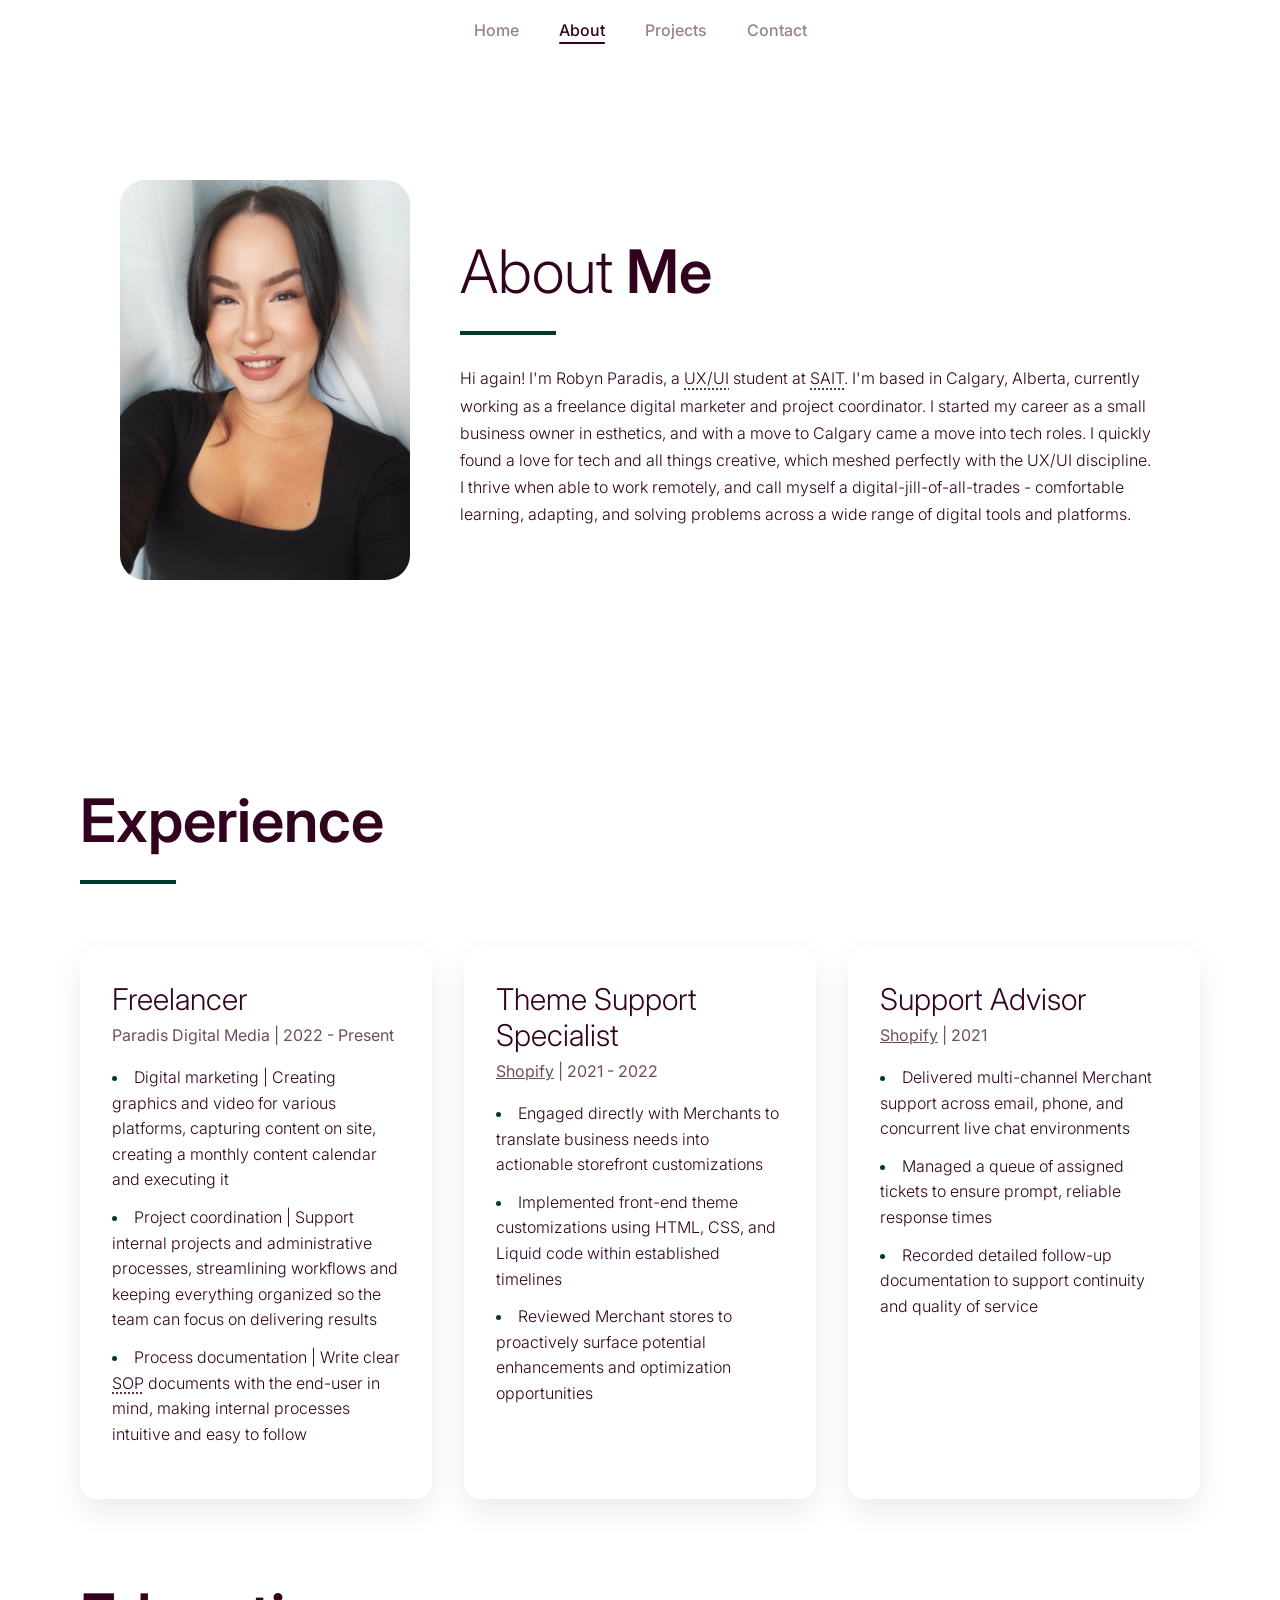
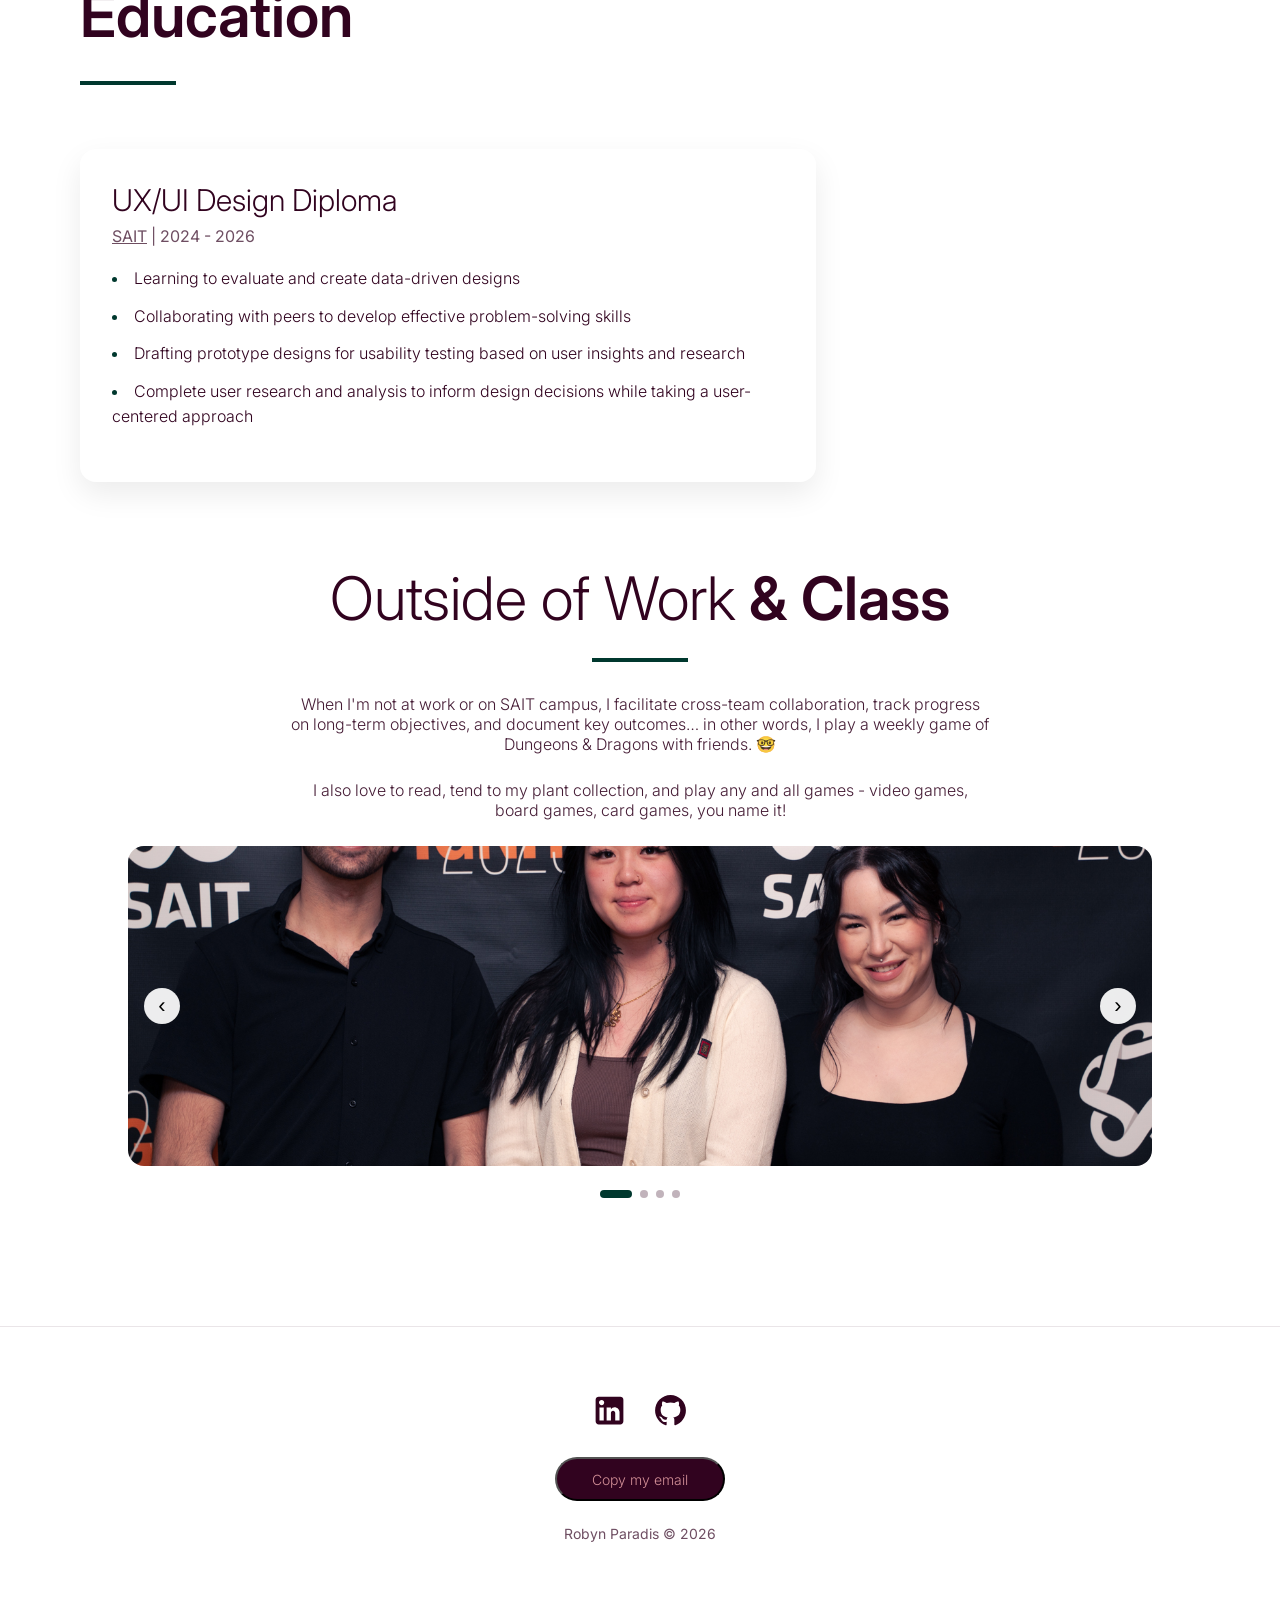
==== about.html @ f9faab65 "Update Google Tag location, remove unnecessary lines" ====
<!DOCTYPE html>
<html lang="en">
<head>
  <!-- Google tag (gtag.js) -->
    <script async src="https://www.googletagmanager.com/gtag/js?id=G-9T0K6QMMYN"></script>
    <script>
      window.dataLayer = window.dataLayer || [];
      function gtag(){dataLayer.push(arguments);}
      gtag('js', new Date());
  
      gtag('config', 'G-9T0K6QMMYN');
    </script>
  <meta charset="UTF-8">
  <meta name="viewport" content="width=device-width, initial-scale=1.0">
  <title>Robyn Paradis | About</title>
  <link rel="stylesheet" href="styles.css">
  <link href="https://fonts.googleapis.com/css2?family=Inter:wght@300;500;600;700&display=swap" rel="stylesheet">
  <link rel="icon" href="data:image/svg+xml,<svg xmlns=%22http://www.w3.org/2000/svg%22 viewBox=%220 0 100 100%22><text y=%22.9em%22 font-size=%2290%22>💻</text></svg>">
    <!-- Basic SEO -->
    <meta name="description" content="The portfolio website for Robyn Paradis, a UX/UI Designer and Métis Freelancer.">

    <!-- Open Graph / Facebook / LinkedIn -->
    <meta property="og:title" content="Robyn Paradis">
    <meta property="og:description" content="The portfolio website for Robyn Paradis, a UX/UI Designer and Métis Freelancer.">
    <meta property="og:image" content="https://robynparadis.ca/Images/social-share.png">
    <meta property="og:url" content="https://robynparadis.ca/">
    <meta property="og:type" content="website">

    <!-- Twitter -->
    <meta name="twitter:card" content="summary_large_image">
    <meta name="twitter:title" content="Robyn Paradis">
    <meta name="twitter:description" content="The portfolio website for Robyn Paradis, a UX/UI Designer and Métis Freelancer.">
    <meta name="twitter:image" content="https://robynparadis.ca/Images/social-share.png">
</head>
 
<body>
  <!-- Navigation -->
  <nav class="navbar">
    <ul class="nav-list">
      <li class="nav-item"><a href="/" class="nav-link">Home</a></li>
      <li class="nav-item active"><a href="/about" class="nav-link">About</a></li>
      <li class="nav-item"><a href="/projects" class="nav-link">Projects</a></li>
      <li class="nav-item"><a href="/contact" class="nav-link">Contact</a></li>
    </ul>
  </nav>  

  <!-- About Hero Section -->
  <section class="about-hero">
    <div class="about-hero-container">
      <!-- Image -->
      <div class="about-hero-image">
        <img src="Images/PhotoOfRobyn.jpg" alt="A photo of Robyn Paradis">
      </div>
  
      <!-- Text -->
      <div class="about-hero-content">
        <h1 class="about-hero-title">
          <span class="light">About</span> <span class="semibold">Me</span>
        </h1>
        <div class="about-hero-line"></div>
        <p class="about-hero-text">
          Hi again! I'm Robyn Paradis, a <abbr title="User Experience/User Interface">UX/UI</abbr> 
          student at <abbr title="Southern Alberta Institute of Technology">SAIT</abbr>. I'm based in Calgary, Alberta, 
          currently working as a freelance digital marketer and project coordinator. I started 
          my career as a small business owner in esthetics, and with a move to Calgary came a 
          move into tech roles. I&nbsp;quickly found a love for tech and all things creative, which 
          meshed perfectly with the UX/UI discipline. I thrive when able to work remotely, and 
          call myself a digital-jill-of-all-trades - comfortable learning, adapting, and solving 
          problems across a wide range of digital tools and platforms.
        </p>
      </div>
    </div>
  </section>
  

  <!-- Experience Section -->
  <section class="experience reveal-on-scroll">
    <div class="experience-container">
      <h2 class="experience-title">Experience</h2>
      <div class="experience-line"></div>
  
      <div class="experience-cards">
        <!-- Card 1 -->
        <div class="experience-card">
          <h3 class="experience-role">Freelancer</h3>
          <p class="experience-meta">Paradis Digital Media | 2022 - Present</p>
          <ul class="experience-list">
            <li>Digital marketing | Creating graphics and video for various platforms, capturing content on site, creating a monthly content calendar and executing it</li>
            <li>Project coordination | Support internal projects and administrative processes, streamlining workflows and keeping everything organized so the team can focus on delivering results</li>
            <li>Process documentation | Write clear <abbr title="Standard Operating Procedure">SOP</abbr> documents with the end-user in mind, making internal processes intuitive and easy to follow</li>
          </ul>
        </div>
  
        <!-- Card 2 -->
        <div class="experience-card">
          <h3 class="experience-role">Theme Support Specialist</h3>
          <p class="experience-meta"><a href="https://www.shopify.com/ca" target="_blank">Shopify</a> | 2021 - 2022</p>
          <ul class="experience-list">
            <li>Engaged directly with Merchants to translate business needs into actionable storefront customizations</li>
            <li>Implemented front-end theme customizations using HTML, CSS, and Liquid code within established timelines</li>
            <li>Reviewed Merchant stores to proactively surface potential enhancements and optimization opportunities</li>
          </ul>
        </div>
  
        <!-- Card 3 -->
        <div class="experience-card">
          <h3 class="experience-role">Support Advisor</h3>
          <p class="experience-meta"><a href="https://www.shopify.com/ca" target="_blank">Shopify</a> | 2021</p>
          <ul class="experience-list">
            <li>Delivered multi-channel Merchant support across email, phone, and concurrent live chat environments</li>
            <li>Managed a queue of assigned tickets to ensure prompt, reliable response times</li>
            <li>Recorded detailed follow-up documentation to support continuity and quality of service</li>
          </ul>
        </div>
      </div>
    </div>
  </section> 

  <section class="education-section reveal-on-scroll">
    <div class="section-container">
      <h2 class="section-title">Education</h2>
      <div class="section-line"></div>
  
      <div class="education-grid">
        <div class="experience-card education-card">
          <h3 class="experience-role">UX/UI Design Diploma</h3>
          <p class="experience-meta"><a href="https://www.sait.ca/" target="_blank">SAIT</a> | 2024 - 2026</p>
          <ul class="experience-list">
            <li>Learning to evaluate and create data-driven designs</li>
            <li>Collaborating with peers to develop effective problem-solving skills</li>
            <li>Drafting prototype designs for usability testing based on user insights and research</li>
            <li>Complete user research and analysis to inform design decisions while taking a user-centered approach</li>
          </ul>
        </div>
      </div>
    </div>
  </section>
  
  <section class="outside-section reveal-on-scroll">
    <div class="outside-container">
  
      <h2 class="outside-title">
        <span class="light">Outside of Work</span>
        <span class="semibold"> & Class</span>
      </h2>
  
      <div class="outside-line"></div>
  
      <p class="outside-text">
        When I'm not at work or on SAIT campus, I facilitate cross-team collaboration,
        track progress on long-term objectives, and document key outcomes… in other words,
        I play a weekly game of Dungeons & Dragons with friends. 🤓
      </p>
  
      <p class="outside-text">
        I also love to read, tend to my plant collection, and play any and all games -
        video games, board games, card games, you name it!
      </p>
  
      <!-- Gallery -->
      <div class="gallery-wrapper" id="galleryWrapper">
        <button class="gallery-btn prev" aria-label="Previous image">‹</button>
  
        <div class="gallery" id="gallery">
          <img src="Images/Gallery/Ignite 2025 Awards Pre-Show-2.jpg" alt="Moe, Wing, and Robyn smiling as they stand in front of a dark backdrop that reads SAIT Ignite 2025" data-caption="Moe, Wing, and I attend the 2025 SAIT Ignite Awards. I am proud to be the voice of Ignite as my voiceover work has been used for every iteration of the ceremony thus far." class="active">
          <img src="Images/Gallery/UXCamp.jpg" alt="A handbag, coffee cup and notebook with a pen. The notebook has a sticker on it that says My name is Robyn, ask me about Student Life" data-caption="Attending UX Camp 2025 at Platform Calgary">
          <img src="Images/Gallery/Baker.JPG" alt="A red heeler dog looks straight into the camera, surrounded in the background by snow" data-caption="I just had to include a photo of my dog! This is Baker.">
          <img src="Images/Gallery/ClassAtSAIT.jpeg" alt="Several students sitting and standing around a table smile at the camera" data-caption="Myself and my classmates, smiling after having finished our final presentations for Design Studio 1 in December 2025">
        </div>
  
        <button class="gallery-btn next" aria-label="Next image">›</button>
      </div>
  
      <div class="gallery-dots" id="galleryDots">
        <span class="dot active"></span>
        <span class="dot"></span>
        <span class="dot"></span>
        <span class="dot"></span>
      </div>

    </div>
  </section>

  <div class="lightbox">
    <button class="lightbox-nav lightbox-prev" aria-label="Previous image">‹</button>
    <button class="lightbox-nav lightbox-next" aria-label="Next image">›</button>
    <div class="lightbox-content">
      <div class="lightbox-media">
        <button class="lightbox-close" aria-label="Close">✕</button>
        <img class="lightbox-img" src="" alt="">
      </div>
      <p class="lightbox-caption"></p>
    </div>
  </div>

  <!-- Footer -->
  <footer>
    <div class="footer-icons">
        <a href="https://www.linkedin.com/in/robyn-paradis/" target="_blank"><svg xmlns="http://www.w3.org/2000/svg" width="37" height="37" viewBox="0 0 77 77" fill="none">
            <path d="M60.9583 9.625C62.6601 9.625 64.2922 10.301 65.4956 11.5044C66.699 12.7078 67.375 14.3399 67.375 16.0417V60.9583C67.375 62.6601 66.699 64.2922 65.4956 65.4956C64.2922 66.699 62.6601 67.375 60.9583 67.375H16.0417C14.3399 67.375 12.7078 66.699 11.5044 65.4956C10.301 64.2922 9.625 62.6601 9.625 60.9583V16.0417C9.625 14.3399 10.301 12.7078 11.5044 11.5044C12.7078 10.301 14.3399 9.625 16.0417 9.625H60.9583ZM59.3542 59.3542V42.35C59.3542 39.5761 58.2522 36.9157 56.2907 34.9543C54.3293 32.9928 51.6689 31.8908 48.895 31.8908C46.1679 31.8908 42.9917 33.5592 41.4517 36.0617V32.5004H32.5004V59.3542H41.4517V43.5371C41.4517 41.0667 43.4408 39.0454 45.9113 39.0454C47.1025 39.0454 48.245 39.5186 49.0873 40.361C49.9297 41.2033 50.4029 42.3458 50.4029 43.5371V59.3542H59.3542ZM22.0733 27.4633C23.5029 27.4633 24.8738 26.8955 25.8846 25.8846C26.8955 24.8738 27.4633 23.5029 27.4633 22.0733C27.4633 19.0896 25.0571 16.6512 22.0733 16.6512C20.6353 16.6512 19.2562 17.2225 18.2393 18.2393C17.2225 19.2562 16.6512 20.6353 16.6512 22.0733C16.6512 25.0571 19.0896 27.4633 22.0733 27.4633ZM26.5329 59.3542V32.5004H17.6458V59.3542H26.5329Z"/>
        </svg></a>
        
        <a href="https://github.com/robynparadis" target="_blank"><svg xmlns="http://www.w3.org/2000/svg" width="37" height="37" viewBox="0 0 77 77" fill="none">
            <path d="M38.5 6.41663C34.2868 6.41663 30.1148 7.24649 26.2223 8.85882C22.3297 10.4712 18.7929 12.8344 15.8137 15.8136C9.79689 21.8304 6.41669 29.9909 6.41669 38.5C6.41669 52.6808 15.6246 64.712 28.3617 68.9791C29.9659 69.2358 30.4792 68.2412 30.4792 67.375V61.9529C21.5921 63.8779 19.6992 57.6537 19.6992 57.6537C18.2234 53.932 16.1379 52.9375 16.1379 52.9375C13.2184 50.9483 16.3625 51.0125 16.3625 51.0125C19.5709 51.237 21.2713 54.317 21.2713 54.317C24.0625 59.1937 28.7788 57.75 30.6075 56.98C30.8963 54.8945 31.7304 53.4829 32.6288 52.6808C25.5063 51.8787 18.0309 49.1195 18.0309 36.8958C18.0309 33.3345 19.25 30.4791 21.3354 28.2012C21.0146 27.3991 19.8917 24.0625 21.6563 19.7312C21.6563 19.7312 24.3513 18.865 30.4792 23.0037C33.0138 22.2979 35.7729 21.945 38.5 21.945C41.2271 21.945 43.9863 22.2979 46.5209 23.0037C52.6488 18.865 55.3438 19.7312 55.3438 19.7312C57.1084 24.0625 55.9854 27.3991 55.6646 28.2012C57.75 30.4791 58.9692 33.3345 58.9692 36.8958C58.9692 49.1516 51.4617 51.8466 44.3071 52.6487C45.4621 53.6433 46.5209 55.6004 46.5209 58.5841V67.375C46.5209 68.2412 47.0342 69.2679 48.6704 68.9791C61.4075 64.68 70.5834 52.6808 70.5834 38.5C70.5834 34.2867 69.7535 30.1147 68.1412 26.2222C66.5288 22.3297 64.1656 18.7928 61.1864 15.8136C58.2072 12.8344 54.6703 10.4712 50.7778 8.85882C46.8853 7.24649 42.7133 6.41663 38.5 6.41663Z"/>
        </svg></a>
    </div>

    <button class="hero-button copy-email-btn" type="button" aria-label="Copy my email">
      <span class="btn-default">Copy my email</span>
    
      <span class="btn-hover" aria-hidden="true">
        <span class="btn-copy-word">Copy</span>
        <span class="btn-email">robynparadis@gmail.com</span>
      </span>

      <span class="btn-measure" aria-hidden="true">
        <span class="btn-copy-word">Copy</span>
        <span class="btn-email">robynparadis@gmail.com</span>
      </span>
    </button>
     
    <p>Robyn Paradis &copy; <span id="currentYear"></span></p>
</footer>

  <script src="index.js"></script>
</body>
</html>
---- styles.css ----
/* Base */
* {
  box-sizing: border-box;
  margin: 0;
  padding: 0;
}

body {
  font-family: 'Inter', sans-serif;
  color: #31031f;
}

p a {
  color: inherit;
  text-decoration: underline;
}

/* NAVBAR ----------------------- */
.navbar {
  position: sticky;
  top: 0;
  width: 100%;
  padding: 20px 0;
  z-index: 1000;
  background-color: rgba(255, 255, 255, 0);
  transition: background-color 0.3s ease;
  display: flex;
  justify-content: center;
}

.navbar.scrolled {
  background-color: rgba(255, 255, 255, 0.95);
}

.nav-list {
  display: flex;
  gap: 40px;
  list-style: none;
  margin: 0;
  padding: 0;
}

.nav-link {
  font-family: 'Inter', sans-serif;
  font-size: 16px;
  font-weight: 500; /* Medium */
  color: #31031F; /* dark purple */
  opacity: 0.5; /* inactive pages 50% opacity */
  text-decoration: none;
  position: relative;
  transition: opacity 0.2s ease;
}

.nav-link:hover {
  opacity: 1;
}

.nav-item.active .nav-link {
  opacity: 1;
}

.nav-item.active .nav-link::after {
  content: '';
  position: absolute;
  bottom: -4px; /* space between text and underline */
  left: 0;
  width: 100%;
  height: 2px;
  background-color: #31031F;
  border-radius: 1px;
}

/* HERO SECTION ----------------------- */
.hero {
  position: relative;
  height: 100vh;
  display: flex;
  flex-direction: column;
  justify-content: center;
  align-items: center;
  text-align: center;
  transition: opacity 0.2s ease-out;
}

.hero-content {
  max-width: 700px;
}

.hero-title {
  font-size: 96px;
  line-height: 1.1;
}

.hero-title .light {
  font-weight: 300;
}

.hero-title .semibold {
  font-weight: 600;
}

.hero-subtitle {
  font-size: 20px;
  font-weight: 300;
  margin-top: 10px;
  color: #31031f;
}

.hero-description {
  font-size: 18px;
  font-weight: 300;
  margin: 30px 0;
  color: #31031f;
  max-width: 700px;
  margin-left: auto;
  margin-right: auto;
}

abbr {
  cursor: help;
  text-decoration: underline dotted;
  text-underline-offset: 0.25em;
}

/* HERO BUTTON ----------------------- */
.hero-button {
  display: inline-flex;
  align-items: center;
  justify-content: center; /* center text and arrow */
  gap: 10px;
  width: 205.75px; /* Figma width */
  height: 56px;     /* Figma height */
  background-color: #31031f;
  color: rgba(239,168,172,0.85); /* light, matching paragraph */
  font-size: 16px;
  font-weight: 300; /* light weight */
  font-family: 'Inter', sans-serif;
  border-radius: 28px; /* half of height for fully rounded ends */
  text-decoration: none;
  transition: all 0.3s;
  cursor: pointer;
}

.hero-button .arrow {
  display: inline-block;
  transition: transform 0.3s;
}

.hero-button:hover .arrow {
  transform: translateX(5px);
}

/* SCROLL HINT ----------------------- */
.scroll-hint {
  margin-top: 50px;
  display: flex;
  flex-direction: column;
  align-items: center;
  gap: 15px;
}

.scroll-text {
  color: rgba(49,3,31,0.5);
  font-size: 16px;
  font-weight: 300;
}

.mouse-icon {
  width: 30px;
  height: 50px;
  border: 2px solid rgba(49,3,31,0.5);
  border-radius: 25px;

  display: flex;
  justify-content: center; /* centers the dot horizontally */
  align-items: flex-start;
  padding-top: 10px;
}

.mouse-icon .dot {
  width: 6px;
  height: 6px;
  background-color: rgba(49,3,31,0.5);
  border-radius: 50%;
  animation: bounce 1.2s infinite;
}

@keyframes bounce {
  0%, 100% { transform: translateY(0); }
  50% { transform: translateY(8px); }
}

/* RESPONSIVE ----------------------- */
/* Tablet screens */
@media screen and (max-width: 1024px) {
  .hero-content {
    padding-left: 40px;
    padding-right: 40px;
  }
}

@media (max-width: 768px) {
  .hero-title { font-size: 64px; }
  .hero-description { font-size: 16px; }
  .nav-list { gap: 20px; }

  .hero {
    height: auto;
    min-height: calc(100svh - 60px);
  }

  .hero-content-wrapper {
    width: 100%;
    display: flex;
    flex-direction: column;
    align-items: center;
    gap: 50px;
  }

  .scroll-hint {
    margin-top: 0;
  }
}

  .hero-content {
    padding-left: 24px;
    padding-right: 24px;
  }

  .hero-subtitle,
  .hero-description {
    max-width: 100%;
    box-sizing: border-box;
  }

/* PROJECTS SECTION ----------------------- */
.projects {
  padding: 80px 80px 100px; /* top padding gives room for hero fade + spacing */
  display: flex;
  flex-direction: column;
  align-items: center;
  max-width: 1400px;
  margin: 0 auto;
  text-align: center;
}

.projects-header {
  margin-bottom: 80px;
  width: 100%;
  max-width: 1200px;
  align-self: center;
  text-align: left;
}

.projects-title {
  font-size: 60px;
  color: #31031F;
}

.projects-title .light {
  font-weight: 300;
}

.projects-title .semibold {
  font-weight: 600;
}

.projects-line {
  width: 96px;
  height: 4px;
  background-color: #31031F;
  margin: 24px 0 0; /* line under text */
}

/* INDIVIDUAL PROJECTS ----------------------- */
.project {
  display: flex;
  gap: 32px;
  align-items: center;
  margin-bottom: 128px;
  width: 100%;
  max-width: 1200px;
  position: relative;
}

.project.reverse {
  display: flex;
  flex-direction: row-reverse;
}

.project.reverse .project-image {
  order: 1;
}

.project.reverse .project-content {
  order: 2;
}

.project.reverse .project-image,
.project.reverse .project-content {
flex: 1 1 50%;
}

.project-image {
  flex: 1 1 50%; /* image takes up half of the section */
  display: flex;
  justify-content: center; /* center the image within its column */
  align-items: center;
  max-height: 360px;
}

.project-image img {
  width: 100%; /* fills its container */
  max-width: 560px; /* ensures images don't get too large */
  height: auto; /* keeps aspect ratio */
  border-radius: 16px;
  object-fit: contain; /* ensures entire image is visible */
  transition: transform 0.3s ease, filter 0.3s ease;
}

.project:hover .project-image img {
  filter: brightness(0.9); /* darken */
}

.project-image img:hover {
  transform: scale(1.02);
}

/* PROJECT CONTENT ----------------------- */
.project-content {
  flex: 1 1 50%;
  display: flex;
  flex-direction: column;
  align-items: flex-start;
  justify-content: center; /* vertical centering relative to image */
  text-align: left;
}

.project-title {
  font-family: 'Inter', sans-serif;
  font-weight: 300;
  font-size: 48px;
  margin-bottom: 16px;
  color: #31031F;
}

.project-description {
  font-family: 'Inter', sans-serif;
  font-weight: 300;
  font-size: 16px;
  margin-bottom: 24px;
  margin-top: 16px;
  color: #31031F;
}

.project-skills {
  display: flex;
  gap: 12px;
  margin-bottom: 24px;
}

.skill-pill {
  display: inline-flex;
  justify-content: center;
  align-items: center;
  padding: 0 16px; /* horizontal padding */
  height: 36px; /* fixed height for consistency */
  background-color: #31031F;
  color: #EFA8AC;
  border-radius: 28px;
  font-family: 'Inter', sans-serif;
  font-size: 14px;
  font-weight: 300;
  white-space: nowrap; /* ensures text doesn't wrap */
}

/* VIEW PROJECT LINK ----------------------- */
.project-link {
  display: inline-flex;
  align-items: center;
  gap: 8px;
  font-family: 'Inter', sans-serif;
  font-weight: 500;
  font-size: 16px;
  color: #31031F;
  text-decoration: none;
  position: relative;
  transition: transform 0.2s ease;
}

.project-link .arrow {
  transition: transform 0.3s ease;
}

.project-link:hover .arrow {
  transform: translateX(5px);
  animation: bounce-horizontal 0.3s;
}

@keyframes bounce-horizontal {
  0%, 100% { transform: translateX(5px); }
  50% { transform: translateX(8px); }
}

/* --- Responsive Projects Section --- */

/* Tablet breakpoint (around 768px - 1024px) */
@media screen and (max-width: 1024px) {
  .projects {
    padding: 120px 40px 80px;
  }

  .project {
    gap: 24px; /* slightly smaller gap */
    max-width: 90%;
  }

  .project-image img {
    max-width: 480px; /* slightly smaller images */
  }
}

/* Mobile breakpoint (below 768px) */
@media screen and (max-width: 767px) {
  /* Stack project content */
  .project,
  .project.reverse {
    flex-direction: column; /* stack image on top, content below */
    align-items: flex-start;
    gap: 24px;
    margin-bottom: 64px;
  }

  .project-image,
  .project.reverse .project-image {
    width: 100%;
    justify-content: flex-start;
  }

  .project-content,
  .project.reverse .project-content {
    width: 100%;
    align-items: flex-start;
    justify-content: flex-start;
    text-align: left;
  }

  .project-image img {
    width: 100%;
    height: auto;
    max-width: 100%;
    object-fit: contain;
  }

  .project-title {
    font-size: 36px;
    margin-bottom: 24px;
    text-align: center;
    width: 100%;
  }

  .project-description {
    margin-top: 0;
  }

  .project-skills {
    flex-wrap: wrap;
    gap: 12px;
  }

  .project-link {
    align-self: center;
  }

  .projects-header {
    margin-bottom: 40px;
    display: flex;
    flex-direction: column;
    align-items: flex-start;
    text-align: left;
  }

  .projects-title {
    font-size: 48px; /* title on mobile stacked, slightly smaller */
  }

  .projects-line {
    margin-top: 16px;
    width: 100px;
    margin-bottom: 40px;
  }

  .project:last-child {
    margin-bottom: 32px;
  }
}

/* FOOTER ----------------------- */
footer {
  text-align: center;
  padding-bottom: 64px;
  position: relative;
}

/* Line across full width at top of footer */
footer::before {
  content: "";
  display: block;
  width: 100%;
  height: 1px;
  background-color: rgba(49,3,31,0.1);
  margin-bottom: 65px;
}

.copy-email-btn {
  height: 44px;
  width: auto;
  min-width: 170px;
  max-width: 170px;
  padding: 0 16px;
  gap: 0;
  position: relative;
  overflow: hidden;
  transition: max-width 0.3s ease;
  margin-bottom: 24px;
  display: inline-grid;
  place-items: center;
  font-size: 14px;
}

/* Two "states" layered in the same button */
.copy-email-btn .btn-default,
.copy-email-btn .btn-hover {
  display: inline-flex;
  align-items: center;
  justify-content: center;
  transition: opacity 0.25s ease, transform 0.25s ease;
}

/* Default visible */
.copy-email-btn .btn-default {
  opacity: 1;
  transform: translateY(0);
}

/* Hover state hidden */
.copy-email-btn .btn-hover {
  opacity: 0;
  transform: translateY(6px);
  gap: 10px;
}

/* Hover swaps the content */
.copy-email-btn:hover .btn-default {
  opacity: 0;
  transform: translateY(-6px);
}

.copy-email-btn:hover {
  max-width: 999px;
}

.copy-email-btn:hover .btn-hover {
  opacity: 1;
  transform: translateY(0);
}

/* Visually differentiate "Copy" from the email */
.copy-email-btn .btn-copy-word {
  font-size: 13px;
  font-weight: 500;
  letter-spacing: 0.08em;
  text-transform: uppercase;
  opacity: 0.85;
}

.copy-email-btn .btn-email {
  font-size: 14px;
  font-weight: 300;
  letter-spacing: 0.01em;
  white-space: nowrap;
}

/* Optional subtle separator */
.copy-email-btn .btn-email::before {
  content: "—";
  margin: 0 6px 0 0;
  opacity: 0.5;
}

/* Hidden measurer: it controls width when visible, but you never see it */
.copy-email-btn .btn-measure {
  display: inline-flex;
  align-items: center;
  gap: 10px;
  white-space: nowrap;
  visibility: hidden;
  pointer-events: none;
}

.copy-email-btn .btn-default,
.copy-email-btn .btn-hover,
.copy-email-btn .btn-measure {
  grid-area: 1 / 1;       /* ADD */
}

/* Footer icons container */
.footer-icons {
  display: flex;
  justify-content: center;
  gap: 24px;
  margin-bottom: 24px; /* space between icons and text */
}

.footer-icons a {
  color: #31031F; /* base color */
  transition: transform 0.3s ease, color 0.3s ease;
}

/* Icon hover effect */
.footer-icons a svg {
  width: 37px;
  height: 37px;
  fill: #31031F;
  transition: transform 0.3s ease, fill 0.3s ease;
}

.footer-icons a:hover svg {
  transform: scale(1.2);
  fill: #00382E;
}

/* Footer text */
footer p {
  font-family: 'Inter', sans-serif;
  font-weight: 400;
  font-size: 14px;
  color: rgba(49,3,31,0.7);
  margin: 0;
}

/* ABOUT HERO SECTION ----------------------- */
/* Hero Section */
.about-hero {
  padding: 120px 80px;
  display: flex;
  justify-content: center;
}

.about-hero-container {
  display: flex;
  align-items: center;
  gap: 50px;
  max-width: 1400px;
  width: auto;
  margin: 0 auto;
}

/* Image */
.about-hero-image img {
  width: auto;
  max-height: 400px; /* ensures image is never bigger than content */
  border-radius: 25px;
  object-fit: cover;
  opacity: 0;
  transform: translateX(-50px);
  animation: slideInLeft 1s forwards ease-out;
}

/* Text */
.about-hero-content {
  flex: 1;
  max-width: 700px;
  display: flex;
  flex-direction: column;
  justify-content: center;
  opacity: 0;
  transform: translateX(50px);
  animation: slideInRight 1s forwards ease-out;
  animation-delay: 0.3s;
}

.about-hero-title {
  font-size: 60px;
  color: #31031F;
  margin: 0;
}

.about-hero-title .light {
  font-weight: 300;
}

.about-hero-title .semibold {
  font-weight: 600;
}

.about-hero-line {
  width: 96px;
  height: 4px;
  background-color: #00382E;
  margin: 24px 0 30px 0;
}

.about-hero-text {
font-family: 'Inter', sans-serif;
font-weight: 300;
font-size: 16px;
color: #31031F;
line-height: 1.7;
text-wrap: balance;
}

/* Scroll reveal */
.reveal-on-scroll {
opacity: 0;
transform: translateY(24px);
transition: opacity 0.7s ease, transform 0.7s ease;
will-change: opacity, transform;
}

.reveal-on-scroll.is-visible {
opacity: 1;
transform: translateY(0);
}

/* ANIMATIONS */
@keyframes slideInLeft {
  0% { opacity: 0; transform: translateX(-50px); }
  100% { opacity: 1; transform: translateX(0); }
}

@keyframes slideInRight {
  0% { opacity: 0; transform: translateX(50px); }
  100% { opacity: 1; transform: translateX(0); }
}

/* RESPONSIVE */

/* Tablet */
@media (max-width: 1024px) {
  .about-hero {
    padding: 100px 48px;
  }

  .about-hero-image img {
    max-height: 320px; /* scale image down */
  }

  .about-hero-title {
    font-size: 52px;
  }
}

/* Mobile */
@media (max-width: 768px) {
  .about-hero {
    padding: 80px 20px; /* match index.html mobile padding */
  }

  .about-hero-container {
    display: grid;
    grid-template-columns: auto auto;
    grid-template-areas:
      "image title"
      "image line"
      "text text";
    justify-content: center;
    align-items: center;
    column-gap: 16px;
    row-gap: 12px;
  }

  .about-hero-image {
    grid-area: image;
    display: flex;
    justify-content: center;
  }

  .about-hero-image img {
    max-height: 180px; /* smaller on mobile */
    width: auto;
  }

  .about-hero-content {
    display: contents;
  }

  .about-hero-title {
    grid-area: title;
    font-size: 48px;
    text-align: left;
  }

  .about-hero-line {
    grid-area: line;
    margin: 4px 0 0;
    justify-self: start;
  }

  .about-hero-text {
    grid-area: text;
    text-align: center;
    padding-top: 12px;
  }
}

/* EXPERIENCE SECTION ----------------------- */
.experience {
  padding: 80px 80px;
  display: flex;
  justify-content: center;
}

.experience-container {
  max-width: 1400px; /* same as About hero */
  width: 100%;
}

/* Title */
.experience-title {
  font-family: 'Inter', sans-serif;
  font-weight: 600;
  font-size: 60px;
  color: #31031F;
  margin: 0;
  text-align: left;
}

.experience-line {
  width: 96px;
  height: 4px;
  background-color: #00382E;
  margin: 24px 0 64px 0;
}

/* Cards layout */
.experience-cards {
  display: grid;
  grid-template-columns: repeat(3, 1fr);
  gap: 32px;
}

/* Individual card */
.experience-card {
  background: #fff;
  border-radius: 16px;
  padding: 33px 32px 40px;
  box-shadow: 0 12px 30px rgba(0, 0, 0, 0.08);
  opacity: 0;
  transform: translateY(20px);
  animation: riseIn 0.8s forwards ease-out;
}

/* stagger animation */
.experience-card:nth-child(1) { animation-delay: 0.1s; }
.experience-card:nth-child(2) { animation-delay: 0.2s; }
.experience-card:nth-child(3) { animation-delay: 0.3s; }

/* Card text */
.experience-role {
  font-family: 'Inter', sans-serif;
  font-weight: 300;
  font-size: 30px;
  color: #31031F;
  margin-bottom: 8px;
}

.experience-meta {
  font-family: 'Inter', sans-serif;
  font-weight: 400;
  font-size: 16px;
  color: rgba(49, 3, 31, 0.7);
  margin-bottom: 20px;
}

/* Bullet list */
.experience-list {
  list-style-position: inside;
  padding: 0;
  margin: 0;
}

.experience-list li {
  font-family: 'Inter', sans-serif;
  font-size: 16px;
  line-height: 1.6;
  color: #31031F;
  margin-bottom: 12px;
  font-weight: 300;
}

.experience-list li::marker {
  color: #00382E;
}

/* ANIMATION ----------------------- */
@keyframes riseIn {
  from {
    opacity: 0;
    transform: translateY(20px);
  }
  to {
    opacity: 1;
    transform: translateY(0);
  }
}

/* TABLET ----------------------- */
@media (max-width: 1024px) {
  .experience {
    padding: 140px 48px;
  }

  .experience-title {
    font-size: 52px;
  }

  .experience-cards {
    grid-template-columns: repeat(2, 1fr);
  }
}

/* MOBILE ----------------------- */
@media (max-width: 768px) {
  .experience {
    padding: 60px 24px;
  }

  .experience-title {
    font-size: 48px;
  }

  .experience-cards {
    grid-template-columns: 1fr;
  }

  .experience-card {
    padding: 32px;
  }
}

/* EDUCATION SECTION ----------------------- */
.education-section {
  padding: 0 80px 80px;
  display: flex;
  justify-content: center;
}

.education-section .section-container {
  max-width: 1400px;
  width: 100%;
}

.education-section .section-title {
  font-family: 'Inter', sans-serif;
  font-weight: 600;
  font-size: 60px;
  color: #31031F;
  margin: 0;
}

.education-section .section-line {
  width: 96px;
  height: 4px;
  background-color: #00382E;
  margin-top: 30px;
}

.education-grid {
  margin-top: 64px;
  display: grid;
  grid-template-columns: repeat(3, 1fr);
  column-gap: 32px;
}

.education-card {
  grid-column: span 2;
}

@media (max-width: 1024px) {
  .education-section {
    padding: 0 48px 80px;
  }

  .education-section .section-title {
    font-size: 52px;
  }

  .education-grid {
    grid-template-columns: repeat(2, 1fr);
  }

  .education-card {
    grid-column: span 2;
  }
}

@media (max-width: 768px) {
  .education-section {
    padding: 0 24px 80px;
  }

  .education-section .section-title {
    font-size: 48px;
  }

  .education-grid {
    grid-template-columns: 1fr;
  }

  .education-card {
    grid-column: span 1;
  }
}

/* EXTRAS & GALLERY SECTION ----------------------- */

.outside-container {
max-width: 1200px;
margin: 0 auto;
padding: 0 32px;
text-align: center;
}

/* Title */
.outside-title {
font-size: 60px;
color: #31031F;
}

.outside-title .light {
font-weight: 300;
}

.outside-title .semibold {
font-weight: 600;
}

@media (max-width: 768px) {
.outside-title {
  font-size: 48px;
}
}

/* Line */
.outside-line {
width: 96px;
height: 4px;
background: #00382E;
margin: 24px auto 32px;
}

/* Text */
.outside-text {
font-size: 16px;
font-weight: 300;
color: rgba(49, 3, 31, 0.9);
max-width: 700px;
margin: 0 auto 26px;
}

/* Gallery */
.gallery-wrapper{
position: relative;
width: min(1024px, 100%);
height: 320px;
margin: 0 auto;
border-radius: 16px;
overflow: hidden;
}

.fable-page .gallery-wrapper {
max-width: 960px;
width: 100%;
height: auto;
aspect-ratio: 16 / 9;
}

/* Image stack */
.gallery{
position: relative;
width: 100%;
height: 100%;
}

.gallery img{
position: absolute;
inset: 0;
width: 100%;
height: 100%;
object-fit: cover;          /* matches screenshot look */
opacity: 0;
transition: opacity 0.35s ease;
cursor: pointer;
pointer-events: none;
}

.fable-page .gallery img {
object-fit: contain;
}

.gallery img.active{
opacity: 1;
pointer-events: auto;
}

/* Arrow buttons ON TOP of the image */
.gallery-btn{
position: absolute;
top: 50%;
transform: translateY(-50%);
width: 36px;
height: 36px;
border: 0;
border-radius: 999px;
background: rgba(255,255,255,0.92);
display: grid;
place-items: center;
font-size: 22px;
line-height: 1;
cursor: pointer;
z-index: 5;
}

.gallery-btn.prev{ left: 16px; }
.gallery-btn.next{ right: 16px; }

.gallery-btn:hover{
background: rgba(255,255,255,1);
}

/* Dots */
.gallery-dots{
display: flex;
justify-content: center;
align-items: center;
gap: 8px;
margin-top: 24px;
margin-bottom: 128px;
}

.dot{
width: 8px;
height: 8px;
border-radius: 999px;
background: rgba(49,3,31,0.30);
transition: width 0.25s ease, background 0.25s ease;
}

.dot.active{
width: 32px;
background: #00382E;
}


/* Lightbox */
.lightbox {
position: fixed;
inset: 0;
background: rgba(0,0,0,0.75);
z-index: 9999;
display: none;
align-items: center;
justify-content: center;
}

.lightbox.active {
display: flex;
}

.lightbox.lightbox-has-gallery .lightbox-nav {
display: grid;
}

.lightbox-nav {
position: absolute;
top: 50%;
transform: translateY(-50%);
width: 44px;
height: 44px;
border: 0;
border-radius: 999px;
background: rgba(255,255,255,0.92);
display: none;
place-items: center;
font-size: 24px;
line-height: 1;
cursor: pointer;
z-index: 10000;
}

.lightbox-prev {
left: 24px;
}

.lightbox-next {
right: 24px;
}

.lightbox-nav:hover {
background: rgba(255,255,255,1);
}

.lightbox-content {
position: relative;
display: flex;
flex-direction: column;
align-items: center;
max-height: 90vh;
width: fit-content;
max-width: 90vw;
}

.lightbox-media {
position: relative;
display: inline-block;
max-width: 90vw;
}

.lightbox-content img {
max-width: 90vw;
max-height: 80vh;
object-fit: contain;
border-radius: 16px;
display: block;
}

.lightbox-caption {
margin-top: 12px;
color: #FFFFFF;
font-size: 16px;
max-width: 100%;
text-align: center;
overflow-wrap: anywhere;
width: 100%;
box-sizing: border-box;
}

body.lightbox-open {
overflow: hidden;
}

body.lightbox-open .navbar {
opacity: 0;
pointer-events: none;
visibility: hidden;
}

/* Close button */
.lightbox-close {
position: absolute;
top: -24px;
right: -24px;
width: 48px;
height: 48px;
background: white;
border-radius: 50%;
border: none;
cursor: pointer;
}

.project-hero-text {
font-family: 'Inter', sans-serif;
font-weight: 300;
font-size: 16px;
color: #31031F;
line-height: 1.7;
padding-top: 24px;
}

/* PROJECT PAGES ============================================================== */
.project-hero {
padding-top: 80px;           /* space at top of page */
}

.project-hero-container {
max-width: 1400px;
margin: 0 auto;
padding: 0 100px;
}

.project-title {
font-family: 'Inter', sans-serif;
font-weight: 600;
font-size: 60px;
color: #31031F;
margin: 0;
text-align: left;
}

.project-title-line {
width: 96px;
height: 4px;
background-color: #00382E;
margin: 24px 0 30px 0;
}

.project-subtitle {
font-family: 'Inter', sans-serif;
font-weight: 300;
font-size: 24px;
color: #31031F;
margin: 0;
text-align: left;
line-height: 1.3;
}

/* Responsive padding to match your other pages’ behavior */
@media (max-width: 1024px) {
.project-hero-container {
  padding: 0 48px;
}
.project-title {
  font-size: 60px;
}
.project-subtitle {
  font-size: 24px;
}
}

@media (max-width: 768px) {
.project-hero-container {
  padding: 0 20px;
}
.project-title {
  font-size: 56px;
}
.project-subtitle {
  font-size: 20px;
}
}

@media screen and (max-width: 767px) {
  .projects .project-title {
    margin-bottom: 24px;
    text-align: center;
    width: 100%;
  }

  .projects .project-skills {
    justify-content: center;
    width: 100%;
    align-self: center;
  }

  .projects .project-link {
    align-self: center;
    margin-top: 24px;
  }
}

/* PROJECT OVERVIEW SECTION ----------------------- */
.project-overview {
padding: 50px 0;
}


.project-overview-container {
max-width: 1400px;
margin: 0 auto;
padding: 0 100px;
display: grid;
grid-template-columns: 1fr 1fr;
gap: 80px;
align-items: center;
}

/* LEFT META COLUMN */
.project-meta {
display: flex;
flex-direction: column;
gap: 32px;
}

.meta-row {
display: flex;
align-items:first baseline;
gap: 24px;
}

.case-study-page .meta-row {
align-items: center;
}

.meta-label {
font-family: 'Inter', sans-serif;
font-size: 14px;
font-weight: 500;
letter-spacing: 0.12em;
color: #31031F;
min-width: 120px; /* keeps labels aligned vertically */
text-transform: uppercase;
}

.meta-value {
font-family: 'Inter', sans-serif;
font-size: 16px;
font-weight: 300;
color: #31031F;
line-height: 1.6;
}

.case-study-page .meta-label {
line-height: 1.6;
}

/* Tools row tweaks */
.meta-tools {
align-items: flex-start;
}

.project-skills {
display: flex;
gap: 12px;
flex-wrap: wrap;
}

/* RIGHT DESCRIPTION COLUMN */
.project-description p {
font-family: 'Inter', sans-serif;
font-size: 16px;
font-weight: 300;
color: #31031F;
line-height: 1.7;
margin: 0;
max-width: 560px;
}

/* RESPONSIVE ----------------------- */
@media (max-width: 1024px) {
.project-overview-container {
  padding: 0 48px;
  grid-template-columns: 1fr;
  gap: 64px;
}


.project-description p {
  max-width: 100%;
}
}

@media (max-width: 768px) {
.project-overview-container {
  padding: 0 20px;
}

.meta-row {
  flex-direction: column;
  gap: 8px;
  align-items: center;
}

.meta-label {
  min-width: unset;
}

.meta-value {
  text-align: center;
}

.project-meta {
  align-items: center;
  text-align: center;
}

.project-skills {
  padding-top: 8px;
  justify-content: center;
}

.project-description {
  text-align: center;
}

.project-overview {
  padding: 50px 0;
}

.case-study-page .project-overview {
  padding-bottom: 0;
}
}

/* Reusable case study sections */
.case-section {
padding: 0;                 /* section spacing controlled by parent flow */
margin: 128px 0;            /* space between sections */
}

.case-section-inner {
max-width: 1400px;
margin: 0 auto;
padding: 0 100px;           /* consistent with your project pages */
display: flex;
align-items: center;
gap: 64px;                  /* similar “breathing room” as your projects */
}

/* Reverse layout */
.case-section--reverse .case-section-inner {
flex-direction: row-reverse;
}

/* Text-only variant (single centered column) */
.case-section--text-only .case-section-inner {
justify-content: flex-start;
}

.case-section--text-only .case-text {
max-width: 100%;
width: 100%;
flex: 1 1 100%;
}

/* Text column */
.case-text {
flex: 1 1 50%;
max-width: 700px;
text-align: left;
}

.case-title {
font-family: 'Inter', sans-serif;
font-weight: 300;           /* light */
font-size: 48px;
color: #31031F;
margin: 0 0 16px 0;
}

.case-blurb {
font-family: 'Inter', sans-serif;
font-weight: 300;
font-size: 16px;
color: rgba(49, 3, 31, 0.9);
line-height: 1.7;
margin: 0 0 16px 0;
}

/* Bullets aligned with text (no hanging indent) */
.case-bullets {
list-style: none;
padding: 0;
margin: 0;
}

.case-bullets li {
position: relative;
padding-left: 18px;         /* room for custom bullet */
margin: 10px 0;
font-family: 'Inter', sans-serif;
font-weight: 300;
font-size: 16px;
color: rgba(49, 3, 31, 0.9);
line-height: 1.6;
}

.case-bullets li::before {
content: "•";
position: absolute;
left: 0;
top: 0;
color: #00382E;
line-height: 1.6;
}

/* Media column */
.case-media {
flex: 1 1 50%;
display: flex;
justify-content: center;
}

/* Image sized like project page */
.case-image {
width: 100%;
max-width: 560px;           /* your project card sizing */
height: auto;
border-radius: 16px;
object-fit: contain;        /* show entire 1920x1080 image */
cursor: pointer;
display: block;
}

/* Tablet */
@media (max-width: 1024px) {
.case-section-inner {
  padding: 0 48px;
  gap: 48px;
}
.case-title { font-size: 36px; }
.case-image { max-width: 520px; }
}

/* Mobile: stack (image on top, text below) */
@media (max-width: 768px) {
.case-section-inner {
  padding: 0 20px;
  flex-direction: column;
  align-items: flex-start;
  gap: 32px;
}
.case-section--reverse .case-section-inner {
  flex-direction: column;   /* reverse still stacks same way on mobile */
}
.case-text,
.case-media {
  width: 100%;
  max-width: 100%;
}
.case-media {
  order: 0;
}
.case-text {
  order: 1;
}
.case-image {
  max-width: 100%;
}
}

.back-to-top-wrapper {
display: flex;
justify-content: center;
margin: 120px 0 80px; /* space above footer */
}

.back-to-top {
display: inline-flex;
align-items: center;
justify-content: center;
gap: 10px;
width: 205.75px;
height: 56px;
background-color: #31031f;
color: rgba(239,168,172,0.85);
font-size: 16px;
font-weight: 300;
font-family: 'Inter', sans-serif;
border-radius: 28px;
border: none;
cursor: pointer;
transition: all 0.3s ease;
}

.back-to-top .arrow {
display: inline-block;
transition: transform 0.3s ease;
}

/* Hover animation (up instead of right) */
.back-to-top:hover .arrow {
transform: translateY(-5px);
}

/* ================================
   PROJECT OVERVIEW - NEW CARD LAYOUT
================================ */

.project-overview--cards .project-overview-container {
  /* override your current 2-col grid */
  display: block;
  max-width: 1400px;
  margin: 0 auto;
  padding: 0 100px;
}

.project-meta-grid {
  display: grid;
  grid-template-columns: repeat(4, 1fr);
  gap: 20px;
  width: 100%;
}

/* Card styling */
.meta-card {
  border: 1px solid rgba(49, 3, 31, 0.18);
  border-radius: 14px;
  padding: 18px 18px;
  background: #fff;
  min-height: 88px;

  display: flex;
  flex-direction: column;
  justify-content: center;
  text-align: center;
}

.meta-card .meta-label {
  font-family: "Inter", sans-serif;
  font-size: 12px;
  font-weight: 500;
  letter-spacing: 0.12em;
  color: rgba(49, 3, 31, 0.55);
  text-transform: uppercase;
  margin-bottom: 8px;
  min-width: unset; /* overrides your old min-width */
}

.meta-card .meta-value {
  font-family: "Inter", sans-serif;
  font-size: 16px;
  font-weight: 300;
  color: #31031F;
  line-height: 1.3;
}

/* Wide cards (like Tools/Team in your reference) */
.meta-card--wide {
  grid-column: span 2;
  text-align: center;
}

/* Make the pills look like “tools” chips inside the card */
.project-overview--cards .project-skills {
  display: flex;
  gap: 10px;
  flex-wrap: wrap;
  justify-content: center;
}

/* If your .skill-pill already exists, you can keep it.
   If not, this gives you a clean chip style: */
.project-overview--cards .skill-pill {
  border: 1px solid rgba(49, 3, 31, 0.18);
  border-radius: 999px;
  padding: 8px 12px;
  font-family: "Inter", sans-serif;
  font-size: 14px;
  font-weight: 400;
  color: #31031F;
  background: #fff;
}

/* Force true vertical centering for ALL meta cards */
.project-overview--cards .meta-card {
  display: grid;
  place-content: center;
  justify-items: center;
  row-gap: 8px;
}

/* Remove any previous spacing rules that might be affecting TOOLS */
.project-overview--cards .meta-card .meta-label {
  margin: 0;
  padding: 0;
}

/* Hard reset the skills container (this is usually what gets overridden elsewhere) */
.project-overview--cards .meta-card .project-skills {
  margin: 0 !important;
  padding: 0 !important;
  line-height: normal;
  display: flex;
  justify-content: center;
  align-items: center;
  flex-wrap: wrap;
  gap: 10px;
}


/* SUMMARY block */
.project-summary {
  margin-top: 54px;
  width: 100%;
}

.summary-label {
  display: block;
  font-family: "Inter", sans-serif;
  font-size: 12px;
  font-weight: 500;
  letter-spacing: 0.12em;
  color: rgba(49, 3, 31, 0.45);
  text-transform: uppercase;
  margin-bottom: 10px;
}

.summary-text {
  font-family: "Inter", sans-serif;
  font-size: 16px;
  font-weight: 300;
  line-height: 1.7;
  color: #31031F;
  margin: 0;
  max-width: 100%;
}

/* Responsive */
@media (max-width: 1024px) {
  .project-overview--cards .project-overview-container {
    padding: 0 48px;
  }

  .project-meta-grid {
    grid-template-columns: repeat(2, 1fr);
  }

  .meta-card--wide {
    grid-column: span 2;
  }

  .summary-text {
    font-size: 16px;
  }
}

@media (max-width: 768px) {
  .project-overview--cards .project-overview-container {
    padding: 0 20px;
  }

  .project-meta-grid {
    grid-template-columns: repeat(2, 1fr);
  }

  .meta-card--wide {
    grid-column: span 1;
  }

  .summary-text {
    font-size: 16px;
  }
}


/* CONTACT PAGE ----------------------- */
.contact-page {
background: #fbf8f6; /* soft off-white like screenshot */
}

/* keep your body font/colors from base; just ensuring full height */
.contact {
min-height: 100vh;
}

/* Header */
.contact-hero {
padding: 100px 80px 40px;
display: flex;
justify-content: center;
text-align: center;
}

.contact-hero-container {
max-width: 1400px;
width: 100%;
opacity: 0;
transform: translateX(-40px);
animation: slideInLeft 0.9s ease-out forwards;
}

.contact-title {
font-size: 60px;
font-weight: 600;
color: #31031F;
margin: 0;
}

.contact-line {
width: 96px;
height: 4px;
background-color: #00382E;
margin: 24px auto 32px;
}

.contact-intro {
font-family: 'Inter', sans-serif;
font-weight: 300;
font-size: 18px;
color: #31031F;
line-height: 1.7;
margin: 0 auto;
max-width: 700px;
opacity: 0.9;
}

/* Form section */
.contact-form-section {
padding: 40px 80px 80px;
display: flex;
justify-content: center;
}

.contact-form-container {
width: 100%;
max-width: 1100px;
display: flex;
flex-direction: column;
align-items: center;
}

/* Card */
.contact-card {
width: min(900px, 100%);
background: rgba(255,255,255,0.65);
border-radius: 24px;
padding: 48px 48px 42px;
box-shadow: 0 18px 45px rgba(0,0,0,0.12);
border: 1px solid rgba(49, 3, 31, 0.08);
backdrop-filter: blur(6px);
opacity: 0;
transform: translateX(40px);
animation: slideInRight 0.9s ease-out forwards;
animation-delay: 0.2s;
}

/* Form */
.contact-form {
width: 100%;
}

.field {
margin-bottom: 22px;
}

.field-label {
display: block;
font-family: 'Inter', sans-serif;
font-weight: 500;
font-size: 14px;
color: #31031F;
margin-bottom: 10px;
}

.input-wrap {
display: flex;
align-items: center;
gap: 12px;
padding: 14px 16px;
border-radius: 14px;
border: 1px solid rgba(49,3,31,0.15);
background: rgba(251, 248, 246, 0.9);
}

.textarea-wrap {
align-items: flex-start;
}

.input-icon {
display: inline-flex;
align-items: center;
justify-content: center;
color: rgba(49,3,31,0.45);
flex: 0 0 auto;
margin-top: 2px;
}

.text-input {
width: 100%;
border: none;
outline: none;
background: transparent;
font-family: 'Inter', sans-serif;
font-weight: 300;
font-size: 16px;
color: #31031F;
}

.text-input::placeholder {
color: rgba(49,3,31,0.38);
}

.text-area {
resize: vertical;
min-height: 170px;
line-height: 1.6;
}

/* Error text (optional, used by JS) */
.field-error {
margin-top: 8px;
font-size: 13px;
font-weight: 300;
color: #8b1d3f;
min-height: 16px;
}

/* Submit button */
.contact-submit {
width: 100%;
height: 56px;
margin-top: 10px;

display: inline-flex;
align-items: center;
justify-content: center;
gap: 10px;

background-color: #31031f;
color: rgba(239,168,172,0.85);
font-size: 16px;
font-weight: 300;
font-family: 'Inter', sans-serif;

border-radius: 28px;
border: none;
cursor: pointer;
transition: transform 0.15s ease, filter 0.2s ease;
box-shadow: 0 18px 35px rgba(49, 3, 31, 0.22);
}

.submit-icon {
display: inline-flex;
align-items: center;
}

.submit-icon svg {
display: block;
}

.contact-submit:hover {
filter: brightness(1.02);
transform: translateY(-1px);
}

.contact-submit:disabled {
opacity: 0.65;
cursor: not-allowed;
transform: none;
}

/* Status text under button */
.form-status {
margin-top: 14px;
text-align: center;
font-size: 14px;
font-weight: 300;
color: rgba(49,3,31,0.75);
min-height: 18px;
}

/* Social section */
.contact-social {
margin-top: 44px;
text-align: center;
opacity: 0;
transform: translateX(-24px);
animation: slideInLeft 0.9s ease-out forwards;
animation-delay: 0.35s;
}

.contact-social-text {
font-size: 14px;
font-weight: 300;
color: rgba(49,3,31,0.75);
margin: 0 0 14px;
}

.contact-social-icons {
display: flex;
justify-content: center;
gap: 22px;
}

.contact-social-icons a {
color: rgba(49,3,31,0.8);
transition: transform 0.25s ease, color 0.25s ease;
}

.contact-social-icons a:hover {
transform: scale(1.12);
color: #00382E;
}

/* Responsive */
@media (max-width: 1024px) {
.contact-hero {
  padding: 90px 48px 32px;
}

.contact-form-section {
  padding: 32px 48px 72px;
}

.contact-title {
  font-size: 52px;
}

.contact-card {
  padding: 40px 36px 36px;
}
}

@media (max-width: 768px) {
.contact-hero {
  padding: 80px 20px 28px;
}

.contact-form-section {
  padding: 28px 20px 64px;
}

.contact-title {
  font-size: 48px;
}

.contact-intro {
  font-size: 16px;
}

.contact-card {
  padding: 34px 22px 28px;
  border-radius: 22px;
}
}

.bold {
font-weight: bold;
}
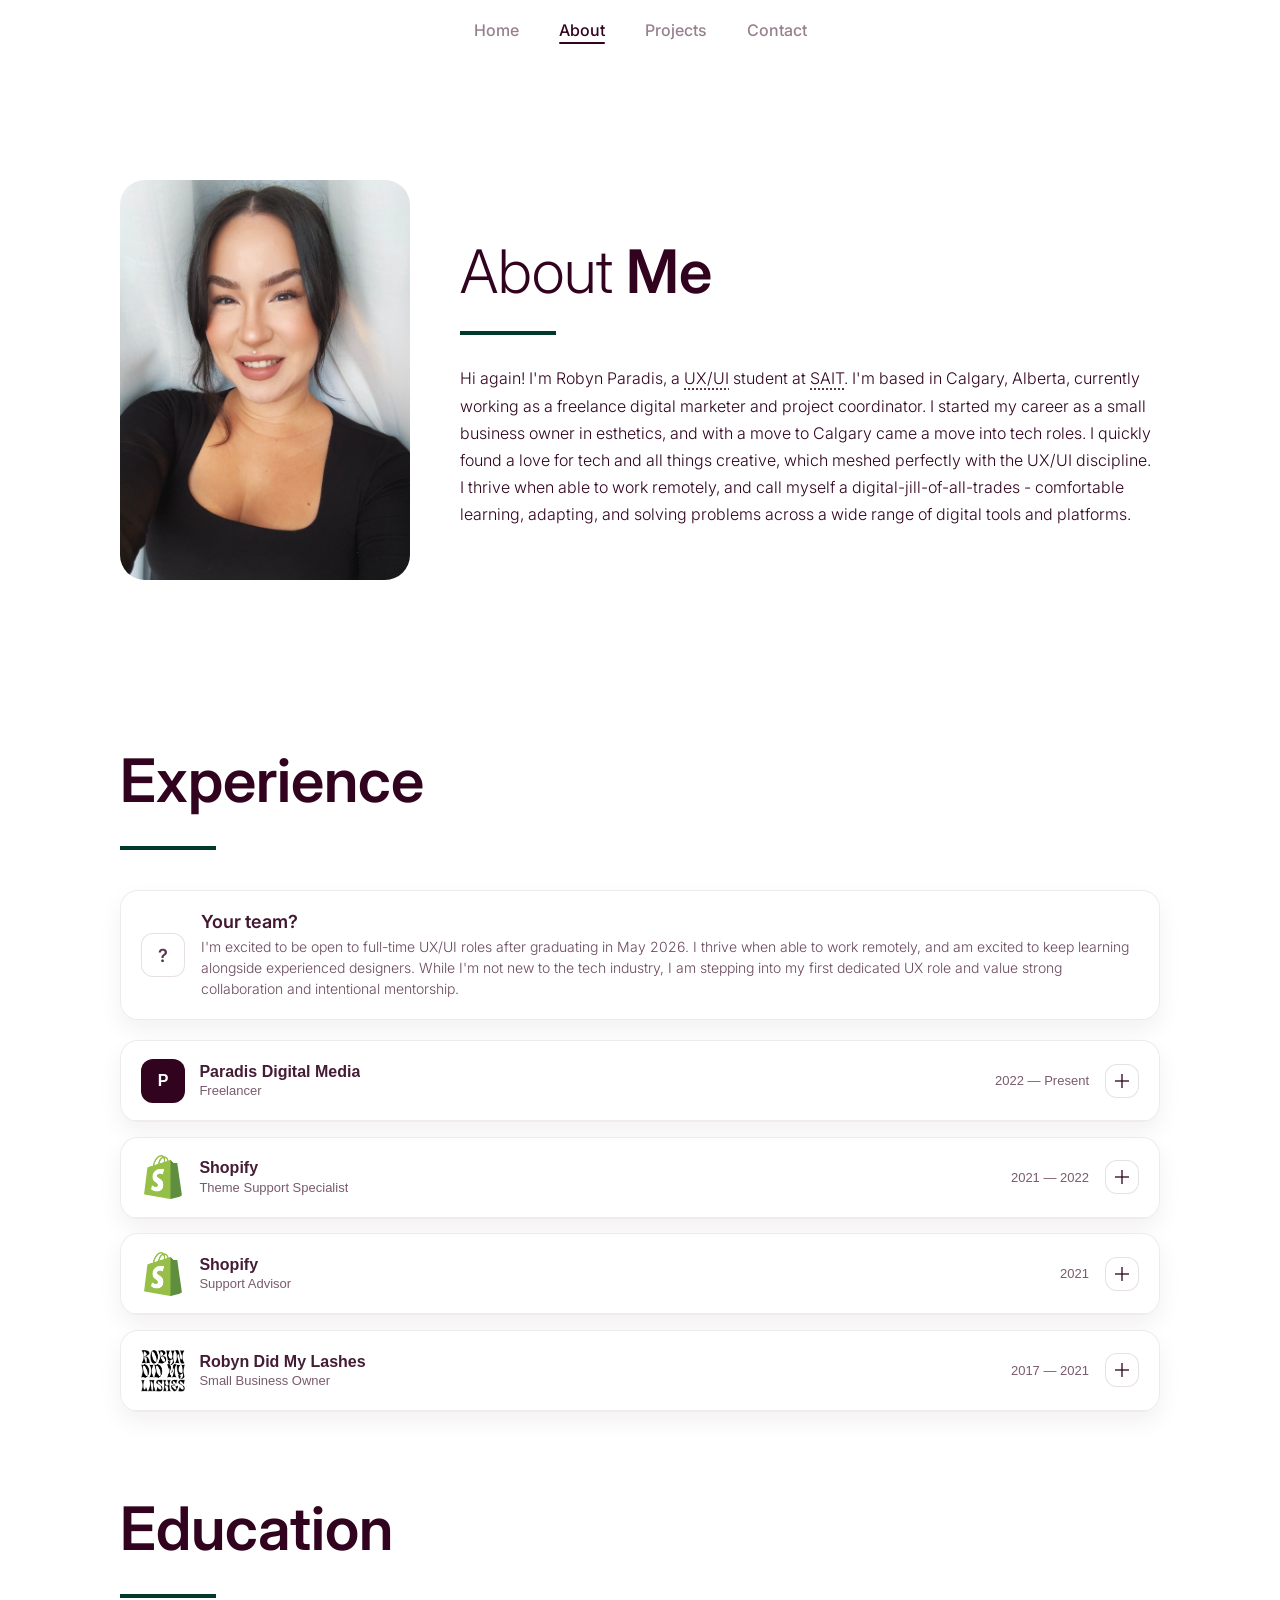
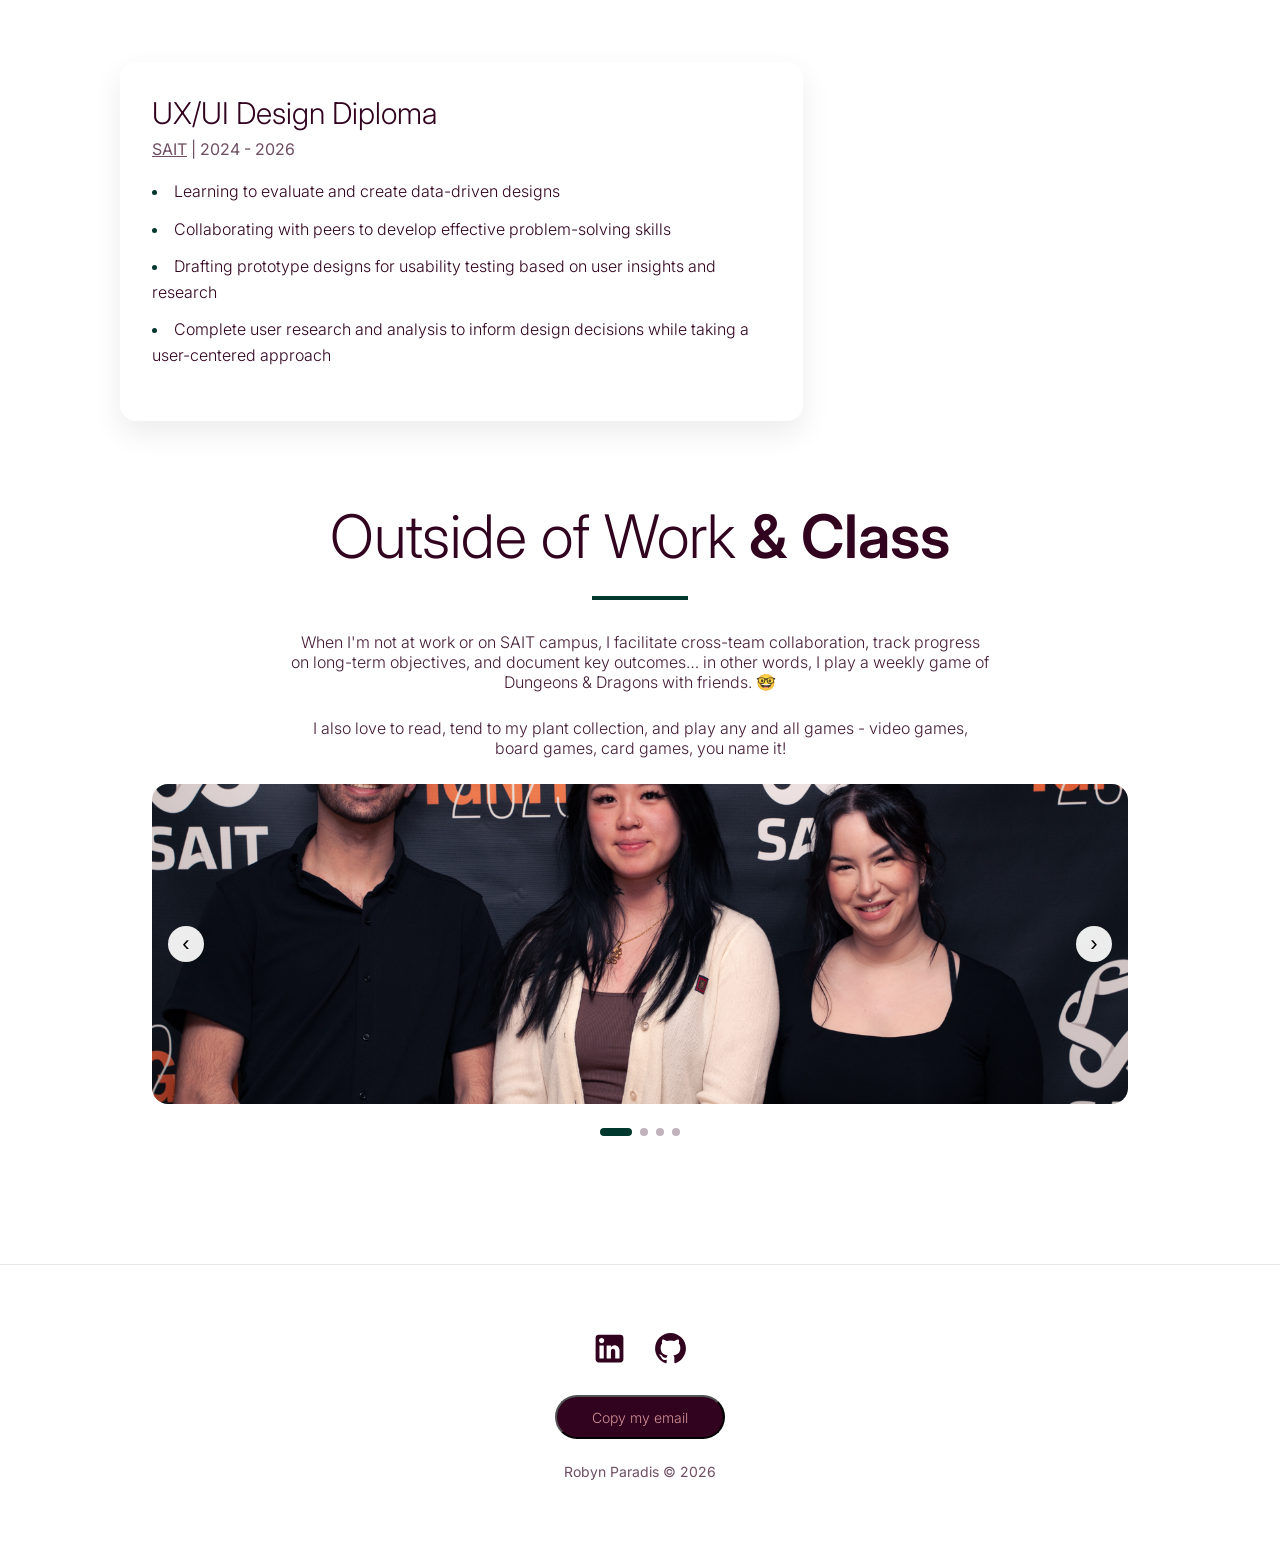
==== commit 9d2c6489: "Update Experience section Add images and update overall layout of Experience section on About page" ====
--- a/about.html
+++ b/about.html
@@ -71,50 +71,180 @@
       </div>
     </div>
   </section>
-  
-
-  <!-- Experience Section -->
-  <section class="experience reveal-on-scroll">
-    <div class="experience-container">
-      <h2 class="experience-title">Experience</h2>
-      <div class="experience-line"></div>
-  
-      <div class="experience-cards">
-        <!-- Card 1 -->
-        <div class="experience-card">
-          <h3 class="experience-role">Freelancer</h3>
-          <p class="experience-meta">Paradis Digital Media | 2022 - Present</p>
-          <ul class="experience-list">
-            <li>Digital marketing | Creating graphics and video for various platforms, capturing content on site, creating a monthly content calendar and executing it</li>
-            <li>Project coordination | Support internal projects and administrative processes, streamlining workflows and keeping everything organized so the team can focus on delivering results</li>
-            <li>Process documentation | Write clear <abbr title="Standard Operating Procedure">SOP</abbr> documents with the end-user in mind, making internal processes intuitive and easy to follow</li>
-          </ul>
+
+  <section class="xp reveal-on-scroll" aria-label="Experience">
+    <div class="xp-wrap">
+  
+      <div class="xp-header">
+        <h2 class="section-title">Experience</h2>
+        <div class="section-line"></div>
+      </div>
+
+      <!-- "Your team?" callout -->
+      <div class="xp-callout" role="note" aria-label="Your team callout">
+        <div class="xp-callout-icon" aria-hidden="true">?</div>
+        <div class="xp-callout-text">
+          <h3>Your team?</h3>
+          <p>
+            I'm excited to be open to full-time UX/UI roles after graduating in May 2026. 
+            I thrive when able to work remotely, and am excited to keep 
+            learning alongside experienced designers. While I'm not new to the tech industry, 
+            I am stepping into my first dedicated UX role and value strong collaboration and intentional mentorship.
+          </p>
         </div>
-  
-        <!-- Card 2 -->
-        <div class="experience-card">
-          <h3 class="experience-role">Theme Support Specialist</h3>
-          <p class="experience-meta"><a href="https://www.shopify.com/ca" target="_blank">Shopify</a> | 2021 - 2022</p>
-          <ul class="experience-list">
-            <li>Engaged directly with Merchants to translate business needs into actionable storefront customizations</li>
-            <li>Implemented front-end theme customizations using HTML, CSS, and Liquid code within established timelines</li>
-            <li>Reviewed Merchant stores to proactively surface potential enhancements and optimization opportunities</li>
-          </ul>
-        </div>
-  
-        <!-- Card 3 -->
-        <div class="experience-card">
-          <h3 class="experience-role">Support Advisor</h3>
-          <p class="experience-meta"><a href="https://www.shopify.com/ca" target="_blank">Shopify</a> | 2021</p>
-          <ul class="experience-list">
-            <li>Delivered multi-channel Merchant support across email, phone, and concurrent live chat environments</li>
-            <li>Managed a queue of assigned tickets to ensure prompt, reliable response times</li>
-            <li>Recorded detailed follow-up documentation to support continuity and quality of service</li>
-          </ul>
-        </div>
-      </div>
-    </div>
-  </section> 
+      </div>
+  
+      <!-- Roles (accordion items) -->
+      <div class="xp-list" role="list">
+        <!-- ITEM 1 -->
+        <article class="xp-item" role="listitem">
+          <button class="xp-trigger" type="button" aria-expanded="false">
+            <span class="xp-left">
+              <span class="xp-logo" aria-hidden="true">P</span>
+              <span class="xp-meta">
+                <span class="xp-company">Paradis Digital Media</span>
+                <span class="xp-title">Freelancer</span>
+              </span>
+            </span>
+  
+            <span class="xp-right">
+              <span class="xp-dates">2022 — Present</span>
+              <span class="xp-plus" aria-hidden="true"></span>
+            </span>
+          </button>
+  
+          <div class="xp-panel" role="region" aria-label="Paradis Digital Media details">
+            <div class="xp-panel-inner">
+              <p class="xp-blurb">
+                I help businesses of all sizes bring their ideas to life through web design and front-end development, 
+                digital marketing, short-form video and image editing, graphic and logo design, merchandise launches, 
+                video captioning, and copywriting across digital channels. I did say I was a digital jill-of-all-trades! :)
+              </p>
+              <ul class="xp-bullets">
+                <li>Designed and built responsive websites with a focus on usability, clear information hierarchy, and maintainable front-end structure, ensuring smooth handoff for small business clients</li>
+                <li>Created and executed digital content informed by platform behavior and audience needs, including graphics, short-form video, on-site content capture, and planned monthly content calendars</li>
+                <li>Supported internal projects by organizing workflows, timelines, and documentation to reduce friction and help teams focus on delivering outcomes</li>
+                <li>Designed logos and visual assets that translated brand goals into cohesive, user-facing visuals across multiple platforms</li>
+                <li>Wrote clear <abbr title="Standard Operating Procedure">SOP</abbr> documentation centered on the end user, designing internal processes to be intuitive, scannable, and easy to follow.</li>
+              </ul>
+            </div>
+          </div>
+        </article>
+  
+        <!-- ITEM 2 -->
+        <article class="xp-item" role="listitem">
+          <button class="xp-trigger" type="button" aria-expanded="false">
+            <span class="xp-left">
+              <span class="xp-logo xp-logo--image">
+                <img src="Images/Logos/shopify_glyph.png" alt="Shopify logo">
+              </span>
+              <span class="xp-meta">
+                <span class="xp-company">Shopify</span>
+                <span class="xp-title">Theme Support Specialist</span>
+              </span>
+            </span>
+  
+            <span class="xp-right">
+              <span class="xp-dates">2021 — 2022</span>
+              <span class="xp-plus" aria-hidden="true"></span>
+            </span>
+          </button>
+  
+          <div class="xp-panel" role="region" aria-label="Shopify Theme Support Specialist details">
+            <div class="xp-panel-inner">
+              <p class="xp-blurb">
+                Helped Shopify merchants successfully implement, configure, and troubleshoot the first-party themes used 
+                for their online stores, providing clear guidance, technical solutions, and best-practice advice
+                 across a range of merchant issues.
+              </p>
+              <ul class="xp-bullets">
+                <li>Engaged directly with Merchants to translate business needs into actionable storefront customizations</li>
+                <li>Implemented front-end theme customizations using HTML, CSS, and Liquid, Shopify's templating language, within established timelines</li>
+                <li>Diagnosed and resolved conflicts between themes and third-party apps or custom code, helping merchants achieve their desired site appearance and behavior</li>
+                <li>Document and report bugs to Developers via platforms like GitHub</li>
+                <li>Reviewed Merchant stores to proactively surface potential enhancements and optimization opportunities</li>
+              </ul>
+            </div>
+          </div>
+        </article>
+  
+        <!-- ITEM 3 -->
+        <article class="xp-item" role="listitem">
+          <button class="xp-trigger" type="button" aria-expanded="false">
+            <span class="xp-left">
+              <span class="xp-logo xp-logo--image">
+                <img src="Images/Logos/shopify_glyph.png" alt="Shopify logo">
+              </span>
+              <span class="xp-meta">
+                <span class="xp-company">Shopify</span>
+                <span class="xp-title">Support Advisor</span>
+              </span>
+            </span>
+  
+            <span class="xp-right">
+              <span class="xp-dates">2021</span>
+              <span class="xp-plus" aria-hidden="true"></span>
+            </span>
+          </button>
+  
+          <div class="xp-panel" role="region" aria-label="Shopify Support Advisor details">
+            <div class="xp-panel-inner">
+              <p class="xp-blurb">
+                Provided expert technical and business support to merchants across multiple channels, 
+                helping them solve problems, improve their commerce experience, and make the most of 
+                Shopify's tools and services.
+              </p>
+              <ul class="xp-bullets">
+                <li>Delivered merchant support via live chat, messaging, and phone, resolving issues clearly and efficiently in a fast-paced environment</li>
+                <li>Collaborated with teammates to share best practices and contribute to a growing knowledge base that improved global support quality</li>
+                <li>Navigated complex technical issues and translated product features into clear guidance for users of varying technical experience</li>
+                <li>Leveraged internal tools to troubleshoot, escalate, and document solutions that helped scale merchant success</li>
+                <li>Recorded detailed follow-up documentation to support continuity and quality of service</li>
+              </ul>
+            </div>
+          </div>
+        </article>
+  
+        <!-- ITEM 4 -->
+        <article class="xp-item" role="listitem">
+          <button class="xp-trigger" type="button" aria-expanded="false">
+            <span class="xp-left">
+              <span class="xp-logo xp-logo--image xp-logo--no-radius">
+                <img src="Images/Logos/RobynDidMyLashes.png" alt="Robyn Did My Lashes logo">
+              </span>
+              <span class="xp-meta">
+                <span class="xp-company">Robyn Did My Lashes</span>
+                <span class="xp-title">Small Business Owner</span>
+              </span>
+            </span>
+  
+            <span class="xp-right">
+              <span class="xp-dates">2017 — 2021</span>
+              <span class="xp-plus" aria-hidden="true"></span>
+            </span>
+          </button>
+  
+          <div class="xp-panel" role="region" aria-label="Vizio details">
+            <div class="xp-panel-inner">
+              <p class="xp-blurb">
+                As a small business owner, I managed every aspect of the business end-to-end, 
+                combining client experience, digital marketing, operations, and self-directed problem-solving 
+                to build and run a sustainable service-based brand.
+              </p>
+              <ul class="xp-bullets">
+                <li>Owned all client experience touchpoints, including inquiry handling, scheduling, payments, and follow-ups across multiple digital platforms</li>
+                <li>Planned and executed digital marketing efforts, including paid social campaigns and content calendars built weeks in advance</li>
+                <li>Balanced creative, operational, and administrative responsibilities while working independently and meeting strict timelines</li>
+                <li>Adapted quickly to changing needs by continuously learning new tools, workflows, and marketing approaches to support growth</li>
+              </ul>
+            </div>
+          </div>
+        </article>
+      </div>
+  
+    </div>
+  </section>
+  
 
   <section class="education-section reveal-on-scroll">
     <div class="section-container">
@@ -162,7 +292,7 @@
         <button class="gallery-btn prev" aria-label="Previous image">‹</button>
   
         <div class="gallery" id="gallery">
-          <img src="Images/Gallery/Ignite 2025 Awards Pre-Show-2.jpg" alt="Moe, Wing, and Robyn smiling as they stand in front of a dark backdrop that reads SAIT Ignite 2025" data-caption="Moe, Wing, and I attend the 2025 SAIT Ignite Awards. I am proud to be the voice of Ignite as my voiceover work has been used for every iteration of the ceremony thus far." class="active">
+          <img src="Images/Gallery/Ignite2025Awards.jpg" alt="Moe, Wing, and Robyn smiling as they stand in front of a dark backdrop that reads SAIT Ignite 2025" data-caption="Moe, Wing, and I attend the 2025 SAIT Ignite Awards. I am proud to be the voice of Ignite as my voiceover work has been used for every iteration of the ceremony thus far." class="active">
           <img src="Images/Gallery/UXCamp.jpg" alt="A handbag, coffee cup and notebook with a pen. The notebook has a sticker on it that says My name is Robyn, ask me about Student Life" data-caption="Attending UX Camp 2025 at Platform Calgary">
           <img src="Images/Gallery/Baker.JPG" alt="A red heeler dog looks straight into the camera, surrounded in the background by snow" data-caption="I just had to include a photo of my dog! This is Baker.">
           <img src="Images/Gallery/ClassAtSAIT.jpeg" alt="Several students sitting and standing around a table smile at the camera" data-caption="Myself and my classmates, smiling after having finished our final presentations for Design Studio 1 in December 2025">
@@ -196,13 +326,25 @@
   <!-- Footer -->
   <footer>
     <div class="footer-icons">
-        <a href="https://www.linkedin.com/in/robyn-paradis/" target="_blank"><svg xmlns="http://www.w3.org/2000/svg" width="37" height="37" viewBox="0 0 77 77" fill="none">
-            <path d="M60.9583 9.625C62.6601 9.625 64.2922 10.301 65.4956 11.5044C66.699 12.7078 67.375 14.3399 67.375 16.0417V60.9583C67.375 62.6601 66.699 64.2922 65.4956 65.4956C64.2922 66.699 62.6601 67.375 60.9583 67.375H16.0417C14.3399 67.375 12.7078 66.699 11.5044 65.4956C10.301 64.2922 9.625 62.6601 9.625 60.9583V16.0417C9.625 14.3399 10.301 12.7078 11.5044 11.5044C12.7078 10.301 14.3399 9.625 16.0417 9.625H60.9583ZM59.3542 59.3542V42.35C59.3542 39.5761 58.2522 36.9157 56.2907 34.9543C54.3293 32.9928 51.6689 31.8908 48.895 31.8908C46.1679 31.8908 42.9917 33.5592 41.4517 36.0617V32.5004H32.5004V59.3542H41.4517V43.5371C41.4517 41.0667 43.4408 39.0454 45.9113 39.0454C47.1025 39.0454 48.245 39.5186 49.0873 40.361C49.9297 41.2033 50.4029 42.3458 50.4029 43.5371V59.3542H59.3542ZM22.0733 27.4633C23.5029 27.4633 24.8738 26.8955 25.8846 25.8846C26.8955 24.8738 27.4633 23.5029 27.4633 22.0733C27.4633 19.0896 25.0571 16.6512 22.0733 16.6512C20.6353 16.6512 19.2562 17.2225 18.2393 18.2393C17.2225 19.2562 16.6512 20.6353 16.6512 22.0733C16.6512 25.0571 19.0896 27.4633 22.0733 27.4633ZM26.5329 59.3542V32.5004H17.6458V59.3542H26.5329Z"/>
-        </svg></a>
-        
-        <a href="https://github.com/robynparadis" target="_blank"><svg xmlns="http://www.w3.org/2000/svg" width="37" height="37" viewBox="0 0 77 77" fill="none">
-            <path d="M38.5 6.41663C34.2868 6.41663 30.1148 7.24649 26.2223 8.85882C22.3297 10.4712 18.7929 12.8344 15.8137 15.8136C9.79689 21.8304 6.41669 29.9909 6.41669 38.5C6.41669 52.6808 15.6246 64.712 28.3617 68.9791C29.9659 69.2358 30.4792 68.2412 30.4792 67.375V61.9529C21.5921 63.8779 19.6992 57.6537 19.6992 57.6537C18.2234 53.932 16.1379 52.9375 16.1379 52.9375C13.2184 50.9483 16.3625 51.0125 16.3625 51.0125C19.5709 51.237 21.2713 54.317 21.2713 54.317C24.0625 59.1937 28.7788 57.75 30.6075 56.98C30.8963 54.8945 31.7304 53.4829 32.6288 52.6808C25.5063 51.8787 18.0309 49.1195 18.0309 36.8958C18.0309 33.3345 19.25 30.4791 21.3354 28.2012C21.0146 27.3991 19.8917 24.0625 21.6563 19.7312C21.6563 19.7312 24.3513 18.865 30.4792 23.0037C33.0138 22.2979 35.7729 21.945 38.5 21.945C41.2271 21.945 43.9863 22.2979 46.5209 23.0037C52.6488 18.865 55.3438 19.7312 55.3438 19.7312C57.1084 24.0625 55.9854 27.3991 55.6646 28.2012C57.75 30.4791 58.9692 33.3345 58.9692 36.8958C58.9692 49.1516 51.4617 51.8466 44.3071 52.6487C45.4621 53.6433 46.5209 55.6004 46.5209 58.5841V67.375C46.5209 68.2412 47.0342 69.2679 48.6704 68.9791C61.4075 64.68 70.5834 52.6808 70.5834 38.5C70.5834 34.2867 69.7535 30.1147 68.1412 26.2222C66.5288 22.3297 64.1656 18.7928 61.1864 15.8136C58.2072 12.8344 54.6703 10.4712 50.7778 8.85882C46.8853 7.24649 42.7133 6.41663 38.5 6.41663Z"/>
-        </svg></a>
+      <a 
+        href="https://www.linkedin.com/in/robyn-paradis/" 
+        target="_blank"
+        rel="noopener noreferrer"
+        aria-label="LinkedIn profile (opens in a new tab)"
+      >
+      <svg aria-hidden="true" xmlns="http://www.w3.org/2000/svg" width="37" height="37" viewBox="0 0 77 77" fill="none">
+        <path d="M60.9583 9.625C62.6601 9.625 64.2922 10.301 65.4956 11.5044C66.699 12.7078 67.375 14.3399 67.375 16.0417V60.9583C67.375 62.6601 66.699 64.2922 65.4956 65.4956C64.2922 66.699 62.6601 67.375 60.9583 67.375H16.0417C14.3399 67.375 12.7078 66.699 11.5044 65.4956C10.301 64.2922 9.625 62.6601 9.625 60.9583V16.0417C9.625 14.3399 10.301 12.7078 11.5044 11.5044C12.7078 10.301 14.3399 9.625 16.0417 9.625H60.9583ZM59.3542 59.3542V42.35C59.3542 39.5761 58.2522 36.9157 56.2907 34.9543C54.3293 32.9928 51.6689 31.8908 48.895 31.8908C46.1679 31.8908 42.9917 33.5592 41.4517 36.0617V32.5004H32.5004V59.3542H41.4517V43.5371C41.4517 41.0667 43.4408 39.0454 45.9113 39.0454C47.1025 39.0454 48.245 39.5186 49.0873 40.361C49.9297 41.2033 50.4029 42.3458 50.4029 43.5371V59.3542H59.3542ZM22.0733 27.4633C23.5029 27.4633 24.8738 26.8955 25.8846 25.8846C26.8955 24.8738 27.4633 23.5029 27.4633 22.0733C27.4633 19.0896 25.0571 16.6512 22.0733 16.6512C20.6353 16.6512 19.2562 17.2225 18.2393 18.2393C17.2225 19.2562 16.6512 20.6353 16.6512 22.0733C16.6512 25.0571 19.0896 27.4633 22.0733 27.4633ZM26.5329 59.3542V32.5004H17.6458V59.3542H26.5329Z"/>
+      </svg></a>
+      
+      <a 
+        href="https://github.com/robynparadis" 
+        target="_blank"
+        rel="noopener noreferrer"
+        aria-label="GitHub profile (opens in a new tab)"
+      >
+      <svg aria-hidden="true" xmlns="http://www.w3.org/2000/svg" width="37" height="37" viewBox="0 0 77 77" fill="none">
+          <path d="M38.5 6.41663C34.2868 6.41663 30.1148 7.24649 26.2223 8.85882C22.3297 10.4712 18.7929 12.8344 15.8137 15.8136C9.79689 21.8304 6.41669 29.9909 6.41669 38.5C6.41669 52.6808 15.6246 64.712 28.3617 68.9791C29.9659 69.2358 30.4792 68.2412 30.4792 67.375V61.9529C21.5921 63.8779 19.6992 57.6537 19.6992 57.6537C18.2234 53.932 16.1379 52.9375 16.1379 52.9375C13.2184 50.9483 16.3625 51.0125 16.3625 51.0125C19.5709 51.237 21.2713 54.317 21.2713 54.317C24.0625 59.1937 28.7788 57.75 30.6075 56.98C30.8963 54.8945 31.7304 53.4829 32.6288 52.6808C25.5063 51.8787 18.0309 49.1195 18.0309 36.8958C18.0309 33.3345 19.25 30.4791 21.3354 28.2012C21.0146 27.3991 19.8917 24.0625 21.6563 19.7312C21.6563 19.7312 24.3513 18.865 30.4792 23.0037C33.0138 22.2979 35.7729 21.945 38.5 21.945C41.2271 21.945 43.9863 22.2979 46.5209 23.0037C52.6488 18.865 55.3438 19.7312 55.3438 19.7312C57.1084 24.0625 55.9854 27.3991 55.6646 28.2012C57.75 30.4791 58.9692 33.3345 58.9692 36.8958C58.9692 49.1516 51.4617 51.8466 44.3071 52.6487C45.4621 53.6433 46.5209 55.6004 46.5209 58.5841V67.375C46.5209 68.2412 47.0342 69.2679 48.6704 68.9791C61.4075 64.68 70.5834 52.6808 70.5834 38.5C70.5834 34.2867 69.7535 30.1147 68.1412 26.2222C66.5288 22.3297 64.1656 18.7928 61.1864 15.8136C58.2072 12.8344 54.6703 10.4712 50.7778 8.85882C46.8853 7.24649 42.7133 6.41663 38.5 6.41663Z"/>
+      </svg></a>
     </div>
 
     <button class="hero-button copy-email-btn" type="button" aria-label="Copy my email">
--- a/styles.css
+++ b/styles.css
@@ -642,7 +642,7 @@
 /* ABOUT HERO SECTION ----------------------- */
 /* Hero Section */
 .about-hero {
-  padding: 120px 80px;
+  padding: 120px 80px 80px;
   display: flex;
   justify-content: center;
 }
@@ -651,8 +651,8 @@
   display: flex;
   align-items: center;
   gap: 50px;
-  max-width: 1400px;
-  width: auto;
+  max-width: 1040px;
+  width: 100%;
   margin: 0 auto;
 }
 
@@ -739,7 +739,7 @@
 /* Tablet */
 @media (max-width: 1024px) {
   .about-hero {
-    padding: 100px 48px;
+    padding: 100px 48px 80px;
   }
 
   .about-hero-image img {
@@ -754,7 +754,7 @@
 /* Mobile */
 @media (max-width: 768px) {
   .about-hero {
-    padding: 80px 20px; /* match index.html mobile padding */
+    padding: 80px 20px 60px; /* match index.html mobile padding */
   }
 
   .about-hero-container {
@@ -805,39 +805,332 @@
 }
 
 /* EXPERIENCE SECTION ----------------------- */
-.experience {
+.xp {
+  width: 100%;
   padding: 80px 80px;
-  display: flex;
-  justify-content: center;
-}
-
-.experience-container {
-  max-width: 1400px; /* same as About hero */
+}
+
+.xp-wrap {
+  max-width: 1040px;
   width: 100%;
-}
-
-/* Title */
-.experience-title {
+  margin: 0 auto;
+}
+
+.xp-header {
+  margin-bottom: 40px;
+}
+
+.xp .section-title {
   font-family: 'Inter', sans-serif;
   font-weight: 600;
   font-size: 60px;
   color: #31031F;
   margin: 0;
-  text-align: left;
-}
-
-.experience-line {
+}
+
+.xp .section-line {
   width: 96px;
   height: 4px;
   background-color: #00382E;
-  margin: 24px 0 64px 0;
-}
-
-/* Cards layout */
-.experience-cards {
+  margin-top: 30px;
+}
+
+/* Callout */
+.xp-callout {
   display: grid;
-  grid-template-columns: repeat(3, 1fr);
-  gap: 32px;
+  grid-template-columns: 44px 1fr;
+  gap: 1rem;
+  align-items: center;
+
+  padding: 1.25rem 1.25rem;
+  border-radius: 18px;
+  background: rgba(255, 255, 255, 0.70);
+  border: 1px solid rgba(49, 3, 31, 0.08);
+  box-shadow: 0 10px 25px rgba(49, 3, 31, 0.06);
+
+  margin-bottom: 1.25rem;
+}
+
+.xp-callout-icon {
+  width: 44px;
+  height: 44px;
+  border-radius: 12px;
+  display: grid;
+  place-items: center;
+
+  background: rgba(255, 255, 255, 0.90);
+  border: 1px solid rgba(49, 3, 31, 0.12);
+  color: rgba(49, 3, 31, 0.80);
+  font-weight: 600;
+  font-size: 18px;
+}
+
+.xp-callout-text h3 {
+  margin: 0 0 0.25rem;
+  font-size: 18px;
+  font-weight: 600;
+  color: rgba(49, 3, 31, 0.92);
+}
+
+.xp-callout-text p {
+  margin: 0;
+  font-size: 14px;
+  line-height: 1.5;
+  color: rgba(49, 3, 31, 0.72);
+  font-weight: 300;
+}
+
+/* List */
+.xp-list {
+  display: flex;
+  flex-direction: column;
+  gap: 0.9rem;
+}
+
+.xp-item {
+  border-radius: 18px;
+  overflow: hidden;
+  background: rgba(255, 255, 255, 0.70);
+  border: 1px solid rgba(49, 3, 31, 0.08);
+  box-shadow: 0 10px 25px rgba(49, 3, 31, 0.06);
+}
+
+/* Trigger */
+.xp-trigger {
+  width: 100%;
+  display: flex;
+  align-items: center;
+  justify-content: space-between;
+
+  padding: 1.1rem 1.25rem;
+  background: transparent;
+  border: 0;
+  cursor: pointer;
+  text-align: left;
+}
+
+.xp-trigger:focus-visible {
+  outline: 3px solid rgba(49, 3, 31, 0.25);
+  outline-offset: -3px;
+}
+
+/* Left side */
+.xp-left {
+  display: flex;
+  align-items: center;
+  gap: 0.9rem;
+  min-width: 0;
+}
+
+.xp-logo {
+  width: 44px;
+  height: 44px;
+  border-radius: 12px;
+  display: flex;
+  align-items: center;
+  justify-content: center;
+  font-weight: 700;
+  font-size: 16px;
+
+  background: #31031F;
+  color: #fff;
+  flex: 0 0 auto;
+  overflow: hidden;
+}
+
+.xp-logo--image {
+  background: transparent;
+}
+
+.xp-logo--image img {
+  width: 100%;
+  height: 100%;
+  object-fit: contain;
+}
+
+.xp-logo--no-radius {
+  border-radius: 0;
+}
+
+.xp-logo--no-radius img {
+  border-radius: 0;
+}
+
+.xp-logo img {
+  max-width: 100%;
+  max-height: 100%;
+  width: auto;
+  height: auto;
+  object-fit: contain;
+  object-position: center;
+  display: block;
+}
+
+.xp-meta {
+  display: grid;
+  gap: 0.15rem;
+  min-width: 0;
+}
+
+.xp-company {
+  font-size: 16px;
+  font-weight: 600;
+  color: rgba(49, 3, 31, 0.90);
+  white-space: nowrap;
+  overflow: hidden;
+  text-overflow: ellipsis;
+}
+
+.xp-title {
+  font-size: 13px;
+  color: rgba(49, 3, 31, 0.65);
+  white-space: nowrap;
+  overflow: hidden;
+  text-overflow: ellipsis;
+}
+
+/* Right side */
+.xp-right {
+  display: flex;
+  align-items: center;
+  gap: 1rem;
+  flex: 0 0 auto;
+}
+
+.xp-dates {
+  font-size: 13px;
+  color: rgba(49, 3, 31, 0.65);
+}
+
+/* Plus icon (CSS-drawn) */
+.xp-plus {
+  width: 34px;
+  height: 34px;
+  border-radius: 12px;
+
+  background: rgba(255, 255, 255, 0.75);
+  border: 1px solid rgba(49, 3, 31, 0.12);
+  position: relative;
+}
+
+.xp-plus::before,
+.xp-plus::after {
+  content: "";
+  position: absolute;
+  left: 50%;
+  top: 50%;
+  width: 14px;
+  height: 2px;
+  background: rgba(49, 3, 31, 0.65);
+  transform: translate(-50%, -50%);
+}
+
+.xp-plus::after {
+  transform: translate(-50%, -50%) rotate(90deg);
+  transition: transform 220ms ease;
+}
+
+/* Panel (collapsible) */
+.xp-panel {
+  height: 0;
+  overflow: hidden;
+  transition: height 260ms ease;
+  border-top: 1px solid rgba(49, 3, 31, 0.08);
+}
+
+.xp-panel-inner {
+  padding: 1rem 1.25rem 1.25rem;
+}
+
+.xp-blurb {
+  margin: 0 0 0.75rem;
+  font-size: 14px;
+  line-height: 1.55;
+  color: rgba(49, 3, 31, 0.75);
+  font-weight: 300;
+}
+
+.xp-bullets {
+  margin: 0;
+  padding-left: 1.1rem;
+  color: rgba(49, 3, 31, 0.70);
+  font-size: 14px;
+  line-height: 1.55;
+  font-weight: 300;
+}
+
+.xp-bullets li + li {
+  margin-top: 0.35rem;
+}
+
+/* Open state */
+.xp-item.is-open .xp-plus::after {
+  transform: translate(-50%, -50%) rotate(0deg);
+}
+
+@media (max-width: 1024px) {
+  .xp {
+    padding: 80px 48px;
+  }
+
+  .xp .section-title {
+    font-size: 52px;
+  }
+}
+
+@media (max-width: 768px) {
+  .xp {
+    padding: 60px 24px;
+  }
+
+  .xp .section-title {
+    font-size: 48px;
+  }
+}
+
+/* Responsive tweaks */
+@media (max-width: 520px) {
+  .xp-trigger {
+    display: grid;
+    grid-template-columns: 44px 1fr auto;
+    grid-template-areas:
+      "logo meta plus"
+      "logo dates plus";
+    column-gap: 0.9rem;
+    row-gap: 0.2rem;
+    padding: 1rem 1rem;
+  }
+
+  .xp-left {
+    display: contents;
+  }
+
+  .xp-right {
+    display: contents;
+  }
+
+  .xp-logo {
+    grid-area: logo;
+  }
+
+  .xp-meta {
+    grid-area: meta;
+  }
+
+  .xp-dates {
+    grid-area: dates;
+    font-size: 12px;
+    justify-self: start;
+  }
+
+  .xp-plus {
+    grid-area: plus;
+    justify-self: end;
+  }
+
+  .xp-panel-inner {
+    padding: 0.9rem 1rem 1.05rem;
+  }
 }
 
 /* Individual card */
@@ -905,40 +1198,6 @@
   }
 }
 
-/* TABLET ----------------------- */
-@media (max-width: 1024px) {
-  .experience {
-    padding: 140px 48px;
-  }
-
-  .experience-title {
-    font-size: 52px;
-  }
-
-  .experience-cards {
-    grid-template-columns: repeat(2, 1fr);
-  }
-}
-
-/* MOBILE ----------------------- */
-@media (max-width: 768px) {
-  .experience {
-    padding: 60px 24px;
-  }
-
-  .experience-title {
-    font-size: 48px;
-  }
-
-  .experience-cards {
-    grid-template-columns: 1fr;
-  }
-
-  .experience-card {
-    padding: 32px;
-  }
-}
-
 /* EDUCATION SECTION ----------------------- */
 .education-section {
   padding: 0 80px 80px;
@@ -947,7 +1206,7 @@
 }
 
 .education-section .section-container {
-  max-width: 1400px;
+  max-width: 1040px;
   width: 100%;
 }
 
@@ -1016,7 +1275,8 @@
 /* EXTRAS & GALLERY SECTION ----------------------- */
 
 .outside-container {
-max-width: 1200px;
+max-width: 1040px;
+width: 100%;
 margin: 0 auto;
 padding: 0 32px;
 text-align: center;
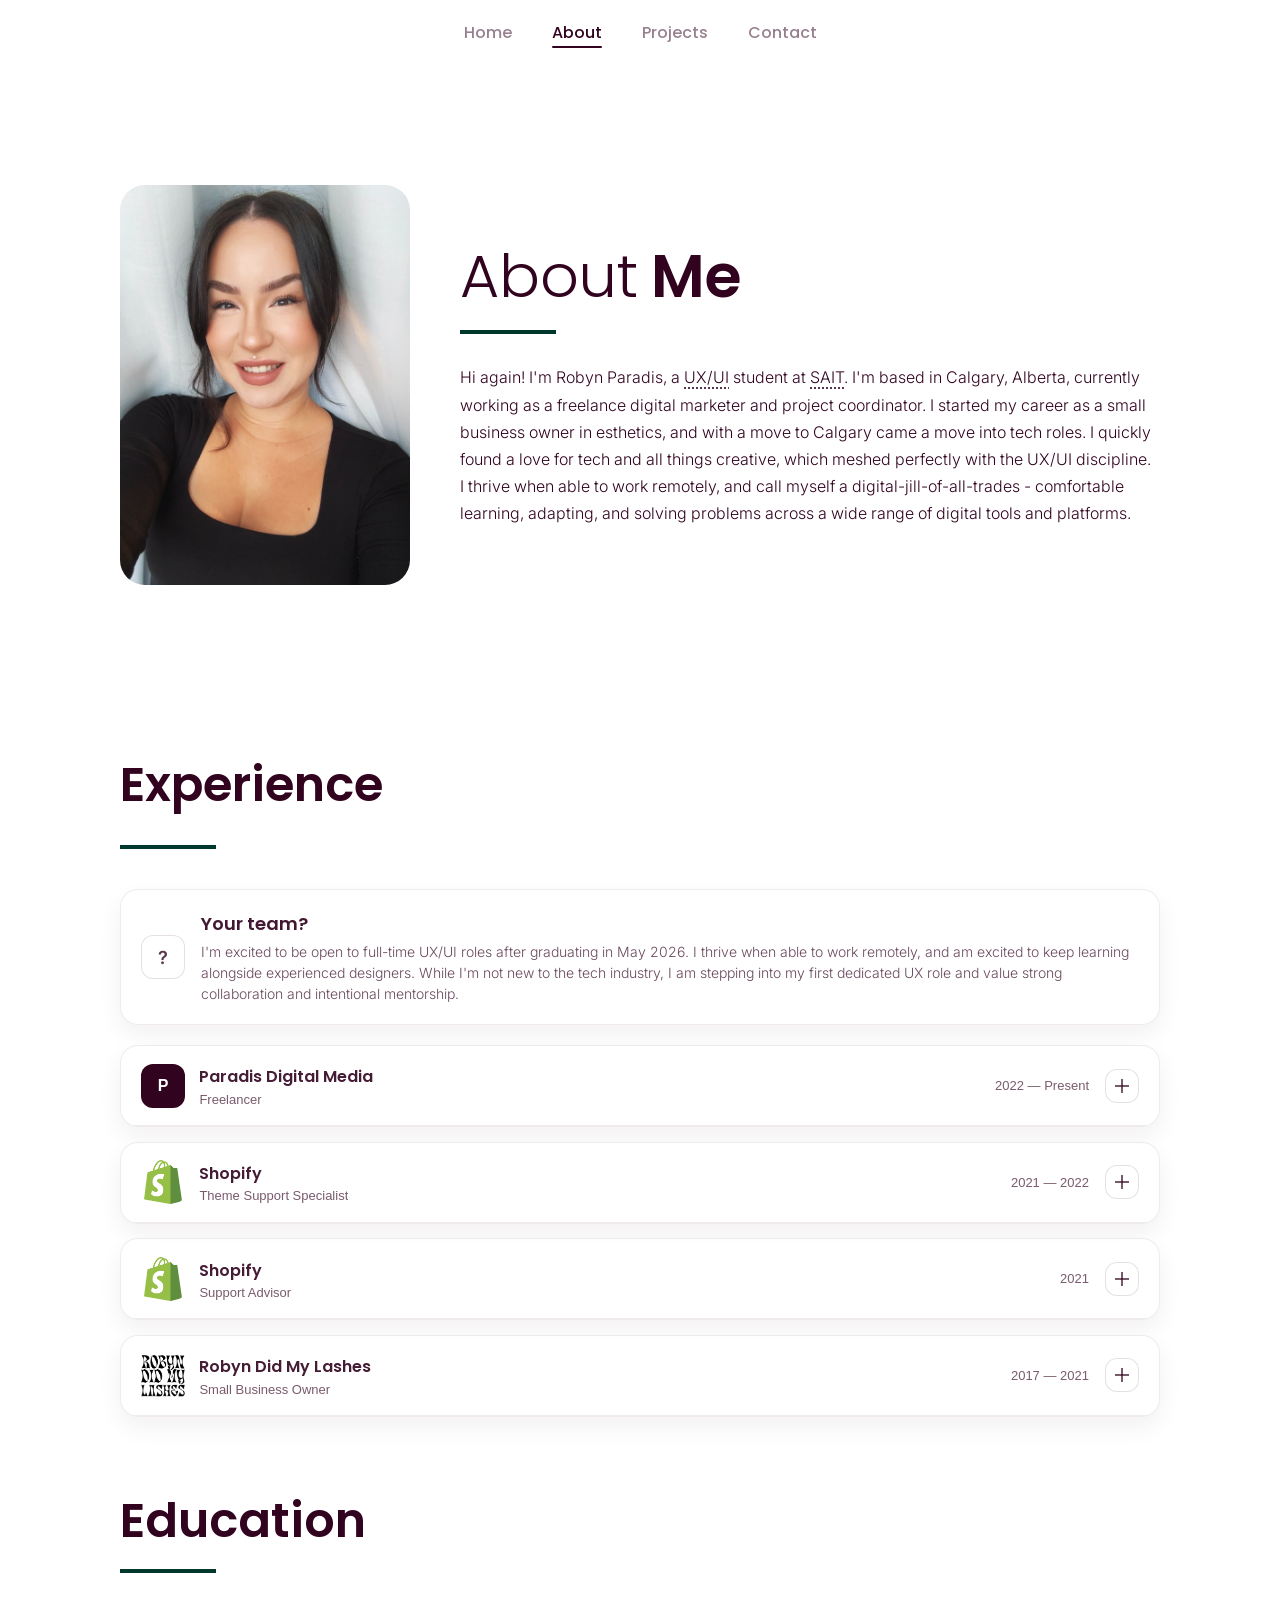
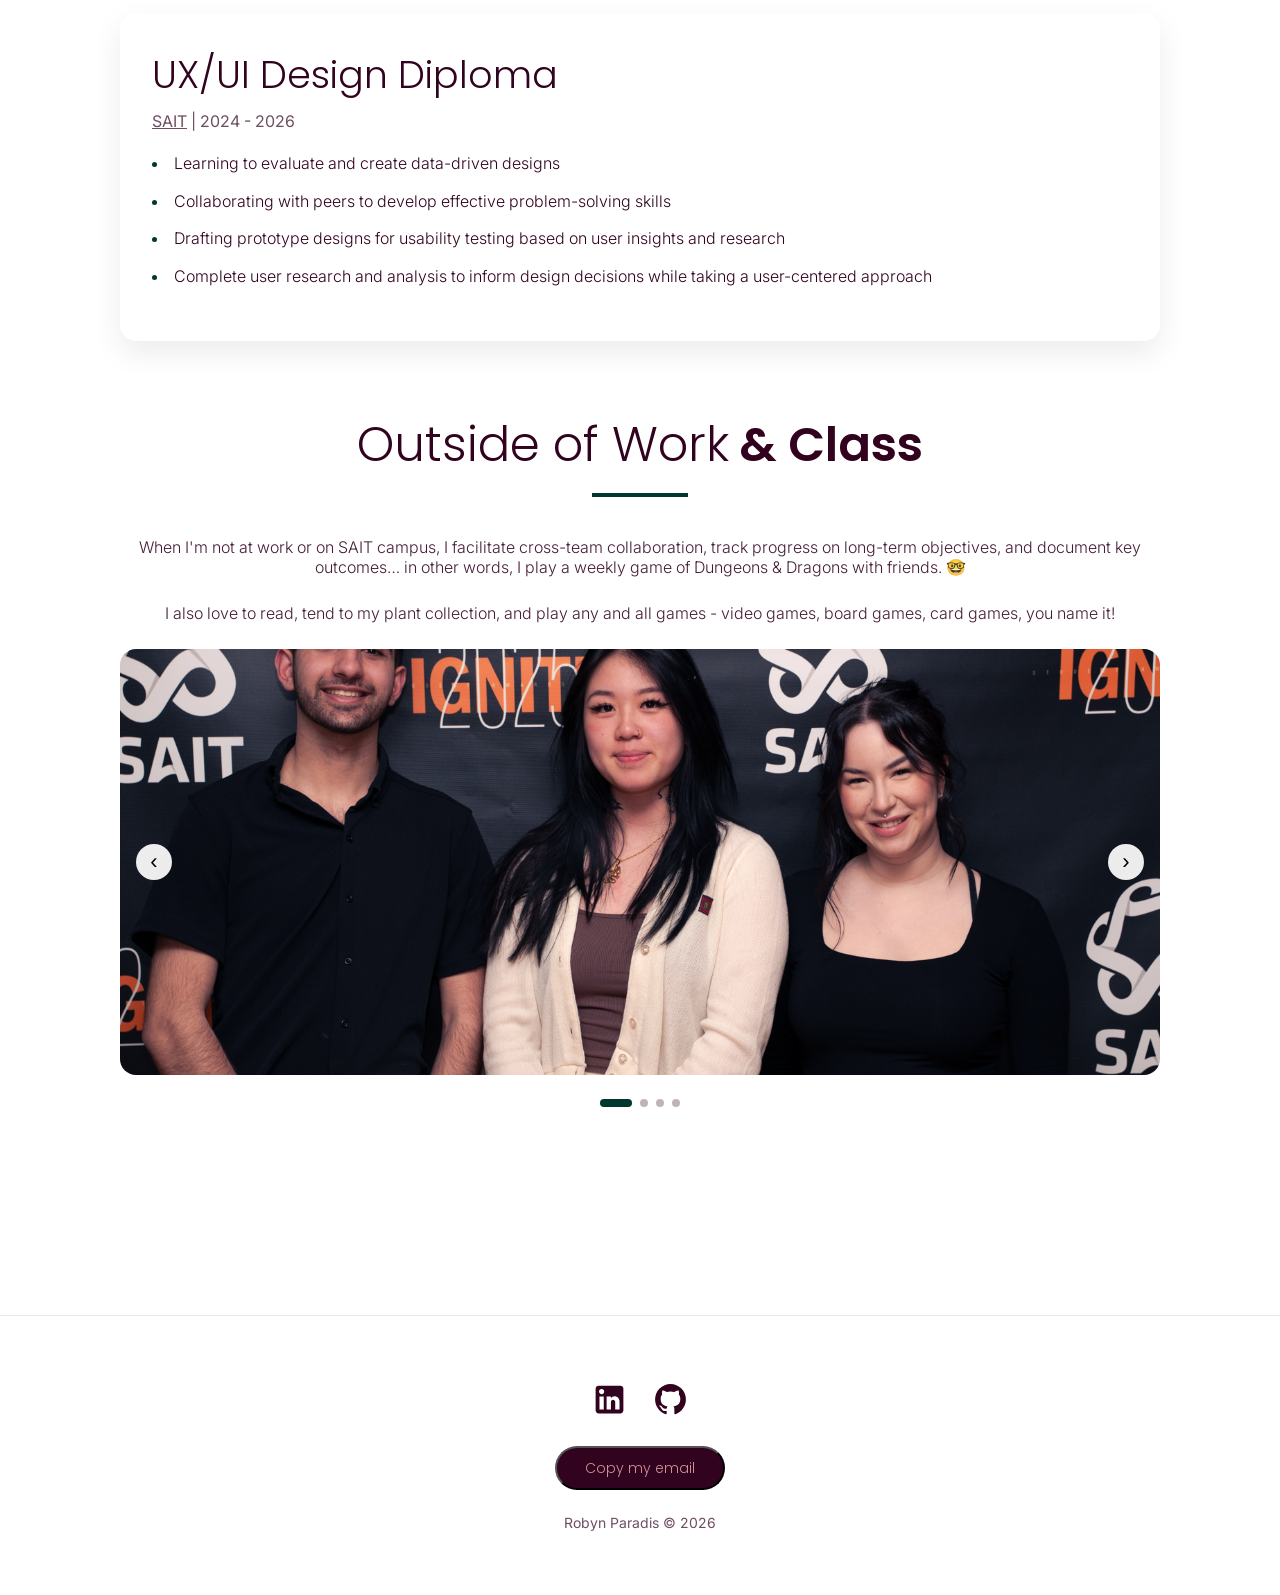
==== commit becc286d: "Update fonts across pages" ====
--- a/about.html
+++ b/about.html
@@ -10,11 +10,14 @@
   
       gtag('config', 'G-9T0K6QMMYN');
     </script>
+  <script src="https://t.contentsquare.net/uxa/fb823b51e6383.js"></script>
   <meta charset="UTF-8">
   <meta name="viewport" content="width=device-width, initial-scale=1.0">
   <title>Robyn Paradis | About</title>
   <link rel="stylesheet" href="styles.css">
-  <link href="https://fonts.googleapis.com/css2?family=Inter:wght@300;500;600;700&display=swap" rel="stylesheet">
+  <link rel="preconnect" href="https://fonts.googleapis.com">
+  <link rel="preconnect" href="https://fonts.gstatic.com" crossorigin>
+  <link href="https://fonts.googleapis.com/css2?family=Inter:ital,opsz,wght@0,14..32,100..900;1,14..32,100..900&family=Poppins:ital,wght@0,100;0,200;0,300;0,400;0,500;0,600;0,700;0,800;0,900;1,100;1,200;1,300;1,400;1,500;1,600;1,700;1,800;1,900&display=swap" rel="stylesheet">
   <link rel="icon" href="data:image/svg+xml,<svg xmlns=%22http://www.w3.org/2000/svg%22 viewBox=%220 0 100 100%22><text y=%22.9em%22 font-size=%2290%22>💻</text></svg>">
     <!-- Basic SEO -->
     <meta name="description" content="The portfolio website for Robyn Paradis, a UX/UI Designer and Métis Freelancer.">
@@ -251,17 +254,15 @@
       <h2 class="section-title">Education</h2>
       <div class="section-line"></div>
   
-      <div class="education-grid">
-        <div class="experience-card education-card">
-          <h3 class="experience-role">UX/UI Design Diploma</h3>
-          <p class="experience-meta"><a href="https://www.sait.ca/" target="_blank">SAIT</a> | 2024 - 2026</p>
-          <ul class="experience-list">
-            <li>Learning to evaluate and create data-driven designs</li>
-            <li>Collaborating with peers to develop effective problem-solving skills</li>
-            <li>Drafting prototype designs for usability testing based on user insights and research</li>
-            <li>Complete user research and analysis to inform design decisions while taking a user-centered approach</li>
-          </ul>
-        </div>
+      <div class="education-card">
+        <h3 class="education-role">UX/UI Design Diploma</h3>
+        <p class="education-meta"><a href="https://www.sait.ca/" target="_blank">SAIT</a> | 2024 - 2026</p>
+        <ul class="education-list">
+          <li>Learning to evaluate and create data-driven designs</li>
+          <li>Collaborating with peers to develop effective problem-solving skills</li>
+          <li>Drafting prototype designs for usability testing based on user insights and research</li>
+          <li>Complete user research and analysis to inform design decisions while taking a user-centered approach</li>
+        </ul>
       </div>
     </div>
   </section>
--- a/styles.css
+++ b/styles.css
@@ -1,13 +1,21 @@
-/* Base */
+/* ================================
+  BASE CSS
+================================ */
 * {
   box-sizing: border-box;
   margin: 0;
   padding: 0;
 }
 
+:root {
+  --brand-plum: #31031f;
+  --brand-teal: #00382e;
+  --brand-pink: #efa8ac;
+}
+
 body {
   font-family: 'Inter', sans-serif;
-  color: #31031f;
+  color: var(--brand-plum);
 }
 
 p a {
@@ -15,7 +23,9 @@
   text-decoration: underline;
 }
 
-/* NAVBAR ----------------------- */
+/* ================================
+  NAVIGATION BAR
+================================ */
 .navbar {
   position: sticky;
   top: 0;
@@ -41,11 +51,11 @@
 }
 
 .nav-link {
-  font-family: 'Inter', sans-serif;
+  font-family: "Poppins", system-ui, sans-serif;
   font-size: 16px;
-  font-weight: 500; /* Medium */
-  color: #31031F; /* dark purple */
-  opacity: 0.5; /* inactive pages 50% opacity */
+  font-weight: 500;
+  color: var(--brand-plum);
+  opacity: 0.5;
   text-decoration: none;
   position: relative;
   transition: opacity 0.2s ease;
@@ -66,9 +76,13 @@
   left: 0;
   width: 100%;
   height: 2px;
-  background-color: #31031F;
+  background-color: var(--brand-plum);
   border-radius: 1px;
 }
+
+/* ================================
+  HOME PAGE
+================================ */
 
 /* HERO SECTION ----------------------- */
 .hero {
@@ -87,7 +101,8 @@
 }
 
 .hero-title {
-  font-size: 96px;
+  font-size: 94px;
+  font-family: "Poppins", system-ui, sans-serif;
   line-height: 1.1;
 }
 
@@ -100,17 +115,18 @@
 }
 
 .hero-subtitle {
+  font-family: "Poppins", system-ui, sans-serif;
   font-size: 20px;
   font-weight: 300;
   margin-top: 10px;
-  color: #31031f;
+  color: var(--brand-plum);
 }
 
 .hero-description {
   font-size: 18px;
   font-weight: 300;
   margin: 30px 0;
-  color: #31031f;
+  color: var(--brand-plum);
   max-width: 700px;
   margin-left: auto;
   margin-right: auto;
@@ -126,16 +142,16 @@
 .hero-button {
   display: inline-flex;
   align-items: center;
-  justify-content: center; /* center text and arrow */
+  justify-content: center;
   gap: 10px;
-  width: 205.75px; /* Figma width */
-  height: 56px;     /* Figma height */
-  background-color: #31031f;
-  color: rgba(239,168,172,0.85); /* light, matching paragraph */
+  width: 205.75px;
+  height: 56px;
+  background-color: var(--brand-plum);
+  color: rgba(239,168,172,0.85);
   font-size: 16px;
-  font-weight: 300; /* light weight */
-  font-family: 'Inter', sans-serif;
-  border-radius: 28px; /* half of height for fully rounded ends */
+  font-weight: 300;
+  font-family: "Poppins", system-ui, sans-serif;
+  border-radius: 28px;
   text-decoration: none;
   transition: all 0.3s;
   cursor: pointer;
@@ -172,7 +188,7 @@
   border-radius: 25px;
 
   display: flex;
-  justify-content: center; /* centers the dot horizontally */
+  justify-content: center;
   align-items: flex-start;
   padding-top: 10px;
 }
@@ -190,8 +206,6 @@
   50% { transform: translateY(8px); }
 }
 
-/* RESPONSIVE ----------------------- */
-/* Tablet screens */
 @media screen and (max-width: 1024px) {
   .hero-content {
     padding-left: 40px;
@@ -234,8 +248,8 @@
   }
 
 /* PROJECTS SECTION ----------------------- */
-.projects {
-  padding: 80px 80px 100px; /* top padding gives room for hero fade + spacing */
+.home-projects {
+  padding: 80px 80px 100px;
   display: flex;
   flex-direction: column;
   align-items: center;
@@ -244,7 +258,7 @@
   text-align: center;
 }
 
-.projects-header {
+.home-projects-header {
   margin-bottom: 80px;
   width: 100%;
   max-width: 1200px;
@@ -252,28 +266,30 @@
   text-align: left;
 }
 
-.projects-title {
+.home-projects-title {
+  font-family: "Poppins", system-ui, sans-serif;
   font-size: 60px;
-  color: #31031F;
-}
-
-.projects-title .light {
-  font-weight: 300;
-}
-
-.projects-title .semibold {
+  color: var(--brand-plum);
+  line-height: 1;
+}
+
+.home-projects-title .light {
+  font-weight: 300;
+}
+
+.home-projects-title .semibold {
   font-weight: 600;
 }
 
-.projects-line {
+.home-projects-line {
   width: 96px;
   height: 4px;
-  background-color: #31031F;
-  margin: 24px 0 0; /* line under text */
+  background-color: var(--brand-teal);
+  margin: 24px 0 0;
 }
 
 /* INDIVIDUAL PROJECTS ----------------------- */
-.project {
+.home-project {
   display: flex;
   gap: 32px;
   align-items: center;
@@ -283,116 +299,144 @@
   position: relative;
 }
 
-.project.reverse {
+.home-project.home-project--reverse {
   display: flex;
   flex-direction: row-reverse;
 }
 
-.project.reverse .project-image {
+.home-project.home-project--reverse .home-project-image {
   order: 1;
 }
 
-.project.reverse .project-content {
+.home-project.home-project--reverse .home-project-content {
   order: 2;
 }
 
-.project.reverse .project-image,
-.project.reverse .project-content {
+.home-project.home-project--reverse .home-project-image,
+.home-project.home-project--reverse .home-project-content {
 flex: 1 1 50%;
 }
 
-.project-image {
-  flex: 1 1 50%; /* image takes up half of the section */
-  display: flex;
-  justify-content: center; /* center the image within its column */
+.home-project-image {
+  flex: 1 1 50%;
+  display: flex;
+  justify-content: center;
   align-items: center;
   max-height: 360px;
 }
 
-.project-image img {
-  width: 100%; /* fills its container */
-  max-width: 560px; /* ensures images don't get too large */
-  height: auto; /* keeps aspect ratio */
+.home-project-image img {
+  width: 100%;
+  max-width: 560px;
+  height: auto;
   border-radius: 16px;
-  object-fit: contain; /* ensures entire image is visible */
+  object-fit: contain;
   transition: transform 0.3s ease, filter 0.3s ease;
 }
 
-.project:hover .project-image img {
-  filter: brightness(0.9); /* darken */
-}
-
-.project-image img:hover {
+.home-project:hover .home-project-image img {
+  filter: brightness(0.9);
+}
+
+.home-project-image img:hover {
   transform: scale(1.02);
 }
 
 /* PROJECT CONTENT ----------------------- */
-.project-content {
+.home-project-content {
   flex: 1 1 50%;
   display: flex;
   flex-direction: column;
   align-items: flex-start;
-  justify-content: center; /* vertical centering relative to image */
+  justify-content: center;
   text-align: left;
 }
 
-.project-title {
-  font-family: 'Inter', sans-serif;
-  font-weight: 300;
+.project-card-title,
+.home-project-card-title {
+  font-family: "Poppins", system-ui, sans-serif;
+  font-weight: 600;
   font-size: 48px;
-  margin-bottom: 16px;
-  color: #31031F;
-}
-
-.project-description {
-  font-family: 'Inter', sans-serif;
+  color: var(--brand-plum);
+  line-height: 1;
+}
+
+.project-description,
+.home-project-description {
+  font-family: "Inter", sans-serif;
   font-weight: 300;
   font-size: 16px;
   margin-bottom: 24px;
   margin-top: 16px;
-  color: #31031F;
-}
-
-.project-skills {
+  color: var(--brand-plum);
+}
+
+.project-skills,
+.home-project-skills {
   display: flex;
   gap: 12px;
   margin-bottom: 24px;
 }
 
-.skill-pill {
+.project-skills--outline,
+.home-project-skills--outline {
+  gap: 10px;
+  flex-wrap: wrap;
+}
+
+.skill-pill,
+.home-skill-pill {
   display: inline-flex;
   justify-content: center;
   align-items: center;
-  padding: 0 16px; /* horizontal padding */
-  height: 36px; /* fixed height for consistency */
-  background-color: #31031F;
-  color: #EFA8AC;
+  padding: 0 16px;
+  height: 36px;
+  background-color: var(--brand-plum);
+  color: var(--brand-pink);
   border-radius: 28px;
   font-family: 'Inter', sans-serif;
   font-size: 14px;
   font-weight: 300;
-  white-space: nowrap; /* ensures text doesn't wrap */
+  white-space: nowrap;
+}
+
+.project-skills--outline .skill-pill,
+.home-project-skills--outline .home-skill-pill {
+  border: 1px solid rgba(49, 3, 31, 0.18);
+  border-radius: 999px;
+  padding: 8px 12px;
+  height: auto;
+  font-weight: 400;
+  color: var(--brand-plum);
+  background: #fff;
 }
 
 /* VIEW PROJECT LINK ----------------------- */
-.project-link {
+.project-link,
+.home-project-link {
   display: inline-flex;
   align-items: center;
-  gap: 8px;
-  font-family: 'Inter', sans-serif;
-  font-weight: 500;
+  justify-content: center;
+  gap: 10px;
+  padding: 8px 18px;
+  border-radius: 999px;
+  background-color: var(--brand-plum);
+  color: var(--brand-pink);
+  font-family: "Poppins", system-ui, sans-serif;
+  font-weight: 300;
   font-size: 16px;
-  color: #31031F;
   text-decoration: none;
   position: relative;
-  transition: transform 0.2s ease;
-}
-
-.project-link .arrow {
+  transition: background-color 0.3s ease, color 0.3s ease;
+}
+
+.project-link .arrow,
+.home-project-link .arrow {
   transition: transform 0.3s ease;
 }
 
-.project-link:hover .arrow {
+.project-link:hover .arrow,
+.home-project-link:hover .arrow {
   transform: translateX(5px);
   animation: bounce-horizontal 0.3s;
 }
@@ -402,77 +446,84 @@
   50% { transform: translateX(8px); }
 }
 
-/* --- Responsive Projects Section --- */
-
-/* Tablet breakpoint (around 768px - 1024px) */
 @media screen and (max-width: 1024px) {
-  .projects {
-    padding: 120px 40px 80px;
-  }
-
-  .project {
-    gap: 24px; /* slightly smaller gap */
+  .home-projects {
+    padding: 80px 24px 80px;
+  }
+
+  .home-projects-header {
     max-width: 90%;
-  }
-
-  .project-image img {
-    max-width: 480px; /* slightly smaller images */
-  }
-}
-
-/* Mobile breakpoint (below 768px) */
+    align-self: center;
+    text-align: left;
+  }
+
+  .home-project {
+    gap: 24px;
+    max-width: 90%;
+  }
+
+  .home-project-image img {
+    max-width: 480px;
+  }
+}
+
 @media screen and (max-width: 767px) {
-  /* Stack project content */
-  .project,
-  .project.reverse {
-    flex-direction: column; /* stack image on top, content below */
+  .home-project,
+  .home-project.home-project--reverse {
+    flex-direction: column;
     align-items: flex-start;
     gap: 24px;
     margin-bottom: 64px;
-  }
-
-  .project-image,
-  .project.reverse .project-image {
+    max-width: 100%;
+  }
+
+  .home-project-image,
+  .home-project.home-project--reverse .home-project-image {
     width: 100%;
     justify-content: flex-start;
   }
 
-  .project-content,
-  .project.reverse .project-content {
+  .home-project-content,
+  .home-project.home-project--reverse .home-project-content {
     width: 100%;
-    align-items: flex-start;
+    align-items: center;
     justify-content: flex-start;
-    text-align: left;
-  }
-
-  .project-image img {
+    text-align: center;
+  }
+
+  .home-project-image img {
     width: 100%;
     height: auto;
     max-width: 100%;
     object-fit: contain;
   }
 
-  .project-title {
+  .home-project-card-title {
     font-size: 36px;
     margin-bottom: 24px;
     text-align: center;
     width: 100%;
   }
 
-  .project-description {
+  .home-project-description {
     margin-top: 0;
-  }
-
-  .project-skills {
+    margin-bottom: 16px;
+    text-align: center;
+  }
+
+  .home-project-skills {
     flex-wrap: wrap;
     gap: 12px;
-  }
-
-  .project-link {
+    justify-content: center;
+    width: 100%;
     align-self: center;
   }
 
-  .projects-header {
+  .home-project-link {
+    align-self: center;
+  }
+
+  .home-projects-header {
     margin-bottom: 40px;
     display: flex;
     flex-direction: column;
@@ -480,29 +531,292 @@
     text-align: left;
   }
 
-  .projects-title {
-    font-size: 48px; /* title on mobile stacked, slightly smaller */
-  }
-
-  .projects-line {
+  .home-projects-title {
+    font-size: 48px;
+  }
+
+  .home-projects-line {
     margin-top: 16px;
     width: 100px;
     margin-bottom: 40px;
-  }
-
-  .project:last-child {
+    background-color: var(--brand-teal);
+  }
+
+  .home-project:last-child {
     margin-bottom: 32px;
   }
 }
 
-/* FOOTER ----------------------- */
+/* TESTIMONIALS */
+
+.testimonials-wrap {
+  font-family: "Inter", system-ui, -apple-system, Segoe UI, Roboto, Arial, sans-serif;
+  background: #ffffff;
+  padding: 40px 80px 100px;
+}
+
+.testimonials-container {
+  width: 100%;
+  max-width: 1200px;
+  margin: 0 auto;
+}
+
+.testimonials-header {
+  width: 100%;
+  max-width: 1200px;
+  margin: 0 auto 80px;
+  text-align: left;
+}
+
+.testimonials-title {
+  font-family: "Poppins", system-ui, sans-serif;
+  font-size: 60px;
+  font-weight: 400;
+  color: var(--brand-plum);
+  margin: 0;
+  line-height: 1;
+}
+
+.testimonials-title .light {
+  font-weight: 300;
+}
+
+.testimonials-title .semibold {
+  font-weight: 600;
+}
+
+.testimonials-line {
+  width: 96px;
+  height: 4px;
+  background-color: var(--brand-teal);
+  margin: 24px 0 0;
+}
+
+.testimonials-layout {
+  width: 100%;
+  max-width: 1200px;
+  margin: 0 auto;
+
+  display: grid;
+  grid-template-columns: 96px 1fr;
+  gap: 28px;
+  align-items: start;
+}
+
+.testimonial-avatars {
+  display: flex;
+  flex-direction: column;
+  align-items: center;
+  justify-content: flex-start;
+  gap: 14px;
+  margin-top: 0;
+  flex-wrap: nowrap;
+}
+
+.testimonials-stage {
+  width: 100%;
+}
+
+/* Cards */
+.testimonial-card {
+  width: 100%;
+  max-width: none;
+  margin: 0;
+
+  background: #ffffff;
+  border-radius: 18px;
+  box-shadow: 0 10px 28px rgba(0, 0, 0, 0.12), 0 2px 8px rgba(0, 0, 0, 0.06);
+  padding: clamp(20px, 3vw, 34px);
+  border: 1px solid rgba(0, 0, 0, 0.08);
+
+  /* hidden by default */
+  display: none;
+  opacity: 0;
+  transform: translateY(6px);
+  transition: opacity 180ms ease, transform 180ms ease;
+}
+
+.testimonial-card.is-active {
+  display: block;
+  opacity: 1;
+  transform: translateY(0);
+}
+
+.testimonial-quote {
+  margin: 0;
+  color: var(--brand-plum);
+  font-size: 16px;
+  line-height: 1.6;
+  font-weight: 300;
+}
+
+.testimonial-footer {
+  display: flex;
+  align-items: center;
+  gap: 14px;
+  margin-top: 18px;
+}
+
+.testimonial-logo {
+  width: 38px;
+  height: 38px;
+  border-radius: 999px;
+  background: #ffffff;
+  border: 1px solid rgba(0, 0, 0, 0.08);
+  display: flex;
+  align-items: center;
+  justify-content: center;
+  overflow: hidden;
+  flex: 0 0 auto;
+  padding: 6px;
+}
+
+.testimonial-logo-img {
+  width: 100%;
+  height: 100%;
+  object-fit: contain;
+  display: block;
+  object-position: center;
+}
+
+.testimonial-meta {
+  display: flex;
+  flex-direction: column;
+  gap: 2px;
+  min-width: 0;
+}
+
+.testimonial-name {
+  margin: 0;
+  font-weight: 600;
+  color: var(--brand-plum);
+  font-size: 15px;
+}
+
+.testimonial-role {
+  margin: 0;
+  color: rgba(49, 3, 31, 0.65);
+  font-size: 14px;
+}
+
+/* Avatar buttons */
+.avatar-btn {
+  width: 80px;
+  height: 80px;
+  border-radius: 999px;
+  border: 2px solid transparent;
+  background: none;
+  padding: 0;
+  cursor: pointer;
+  position: relative;
+  transition: transform 160ms ease, border-color 160ms ease;
+}
+
+.avatar-btn:hover {
+  transform: translateY(-1px);
+}
+
+.avatar-btn:focus-visible {
+  outline: 3px solid rgba(239, 168, 172, 0.7);
+  outline-offset: 3px;
+}
+
+.avatar-btn.is-active {
+  border-color: var(--brand-pink);
+}
+
+.avatar-img {
+  width: 100%;
+  height: 100%;
+  border-radius: 999px;
+  object-fit: cover;
+  display: block;
+  background: #eeeeee;
+  filter: grayscale(1);
+  transition: filter 160ms ease;
+}
+
+.avatar-btn.is-active .avatar-img {
+  filter: grayscale(0);
+}
+
+@media screen and (max-width: 1024px) {
+  .testimonials-wrap {
+    padding: 40px 40px 80px;
+  }
+
+  .testimonials-container,
+  .testimonials-header,
+  .testimonials-layout {
+    max-width: 90%;
+  }
+}
+
+@media screen and (max-width: 900px) {
+  .testimonials-layout {
+    grid-template-columns: 1fr;
+    gap: 18px;
+  }
+
+  .testimonial-avatars {
+    flex-direction: row;
+    justify-content: center;
+    flex-wrap: wrap;
+  }
+}
+
+@media screen and (max-width: 767px) {
+  .testimonials-wrap {
+    padding: 32px 24px 72px;
+  }
+
+  .testimonials-title {
+    font-size: 48px;
+  }
+
+  .testimonials-header {
+    margin-bottom: 40px;
+  }
+
+  .testimonials-line {
+    margin-top: 16px;
+    width: 100px;
+  }
+
+  .testimonials-container,
+  .testimonials-header,
+  .testimonials-layout {
+    max-width: 100%;
+  }
+}
+
+@media (max-width: 720px) {
+  .avatar-btn {
+    width: 80px;
+    height: 80px;
+  }
+}
+
+/* Reduced motion */
+@media (prefers-reduced-motion: reduce) {
+  .testimonial-card {
+    transition: none;
+  }
+  .avatar-btn {
+    transition: none;
+  }
+}
+
+/* ================================
+  FOOTER
+================================ */
 footer {
   text-align: center;
   padding-bottom: 64px;
   position: relative;
 }
 
-/* Line across full width at top of footer */
+/* Line across top of footer */
 footer::before {
   content: "";
   display: block;
@@ -528,7 +842,6 @@
   font-size: 14px;
 }
 
-/* Two "states" layered in the same button */
 .copy-email-btn .btn-default,
 .copy-email-btn .btn-hover {
   display: inline-flex;
@@ -537,20 +850,17 @@
   transition: opacity 0.25s ease, transform 0.25s ease;
 }
 
-/* Default visible */
 .copy-email-btn .btn-default {
   opacity: 1;
   transform: translateY(0);
 }
 
-/* Hover state hidden */
 .copy-email-btn .btn-hover {
   opacity: 0;
   transform: translateY(6px);
   gap: 10px;
 }
 
-/* Hover swaps the content */
 .copy-email-btn:hover .btn-default {
   opacity: 0;
   transform: translateY(-6px);
@@ -565,7 +875,6 @@
   transform: translateY(0);
 }
 
-/* Visually differentiate "Copy" from the email */
 .copy-email-btn .btn-copy-word {
   font-size: 13px;
   font-weight: 500;
@@ -581,14 +890,12 @@
   white-space: nowrap;
 }
 
-/* Optional subtle separator */
 .copy-email-btn .btn-email::before {
   content: "—";
   margin: 0 6px 0 0;
   opacity: 0.5;
 }
 
-/* Hidden measurer: it controls width when visible, but you never see it */
 .copy-email-btn .btn-measure {
   display: inline-flex;
   align-items: center;
@@ -601,7 +908,7 @@
 .copy-email-btn .btn-default,
 .copy-email-btn .btn-hover,
 .copy-email-btn .btn-measure {
-  grid-area: 1 / 1;       /* ADD */
+  grid-area: 1 / 1;
 }
 
 /* Footer icons container */
@@ -609,11 +916,11 @@
   display: flex;
   justify-content: center;
   gap: 24px;
-  margin-bottom: 24px; /* space between icons and text */
+  margin-bottom: 24px;
 }
 
 .footer-icons a {
-  color: #31031F; /* base color */
+  color: var(--brand-plum);
   transition: transform 0.3s ease, color 0.3s ease;
 }
 
@@ -621,7 +928,7 @@
 .footer-icons a svg {
   width: 37px;
   height: 37px;
-  fill: #31031F;
+  fill: var(--brand-plum);
   transition: transform 0.3s ease, fill 0.3s ease;
 }
 
@@ -639,8 +946,10 @@
   margin: 0;
 }
 
-/* ABOUT HERO SECTION ----------------------- */
-/* Hero Section */
+/* ================================
+  ABOUT PAGE
+================================ */
+/* HERO SECTION ----------------------- */
 .about-hero {
   padding: 120px 80px 80px;
   display: flex;
@@ -659,7 +968,7 @@
 /* Image */
 .about-hero-image img {
   width: auto;
-  max-height: 400px; /* ensures image is never bigger than content */
+  max-height: 400px;
   border-radius: 25px;
   object-fit: cover;
   opacity: 0;
@@ -681,8 +990,10 @@
 }
 
 .about-hero-title {
+  font-family: "Poppins", system-ui, sans-serif;
+  line-height: 1;
   font-size: 60px;
-  color: #31031F;
+  color: var(--brand-plum);
   margin: 0;
 }
 
@@ -697,7 +1008,7 @@
 .about-hero-line {
   width: 96px;
   height: 4px;
-  background-color: #00382E;
+  background-color: var(--brand-teal);
   margin: 24px 0 30px 0;
 }
 
@@ -705,7 +1016,7 @@
 font-family: 'Inter', sans-serif;
 font-weight: 300;
 font-size: 16px;
-color: #31031F;
+color: var(--brand-plum);
 line-height: 1.7;
 text-wrap: balance;
 }
@@ -734,16 +1045,13 @@
   100% { opacity: 1; transform: translateX(0); }
 }
 
-/* RESPONSIVE */
-
-/* Tablet */
 @media (max-width: 1024px) {
   .about-hero {
     padding: 100px 48px 80px;
   }
 
   .about-hero-image img {
-    max-height: 320px; /* scale image down */
+    max-height: 320px;
   }
 
   .about-hero-title {
@@ -751,10 +1059,9 @@
   }
 }
 
-/* Mobile */
 @media (max-width: 768px) {
   .about-hero {
-    padding: 80px 20px 60px; /* match index.html mobile padding */
+    padding: 80px 20px 60px;
   }
 
   .about-hero-container {
@@ -777,7 +1084,7 @@
   }
 
   .about-hero-image img {
-    max-height: 180px; /* smaller on mobile */
+    max-height: 180px;
     width: auto;
   }
 
@@ -821,10 +1128,10 @@
 }
 
 .xp .section-title {
-  font-family: 'Inter', sans-serif;
+  font-family: "Poppins", system-ui, sans-serif;
   font-weight: 600;
-  font-size: 60px;
-  color: #31031F;
+  font-size: 48px;
+  color: var(--brand-plum);
   margin: 0;
 }
 
@@ -832,10 +1139,9 @@
   width: 96px;
   height: 4px;
   background-color: #00382E;
-  margin-top: 30px;
-}
-
-/* Callout */
+  margin-top: 24px;
+}
+
 .xp-callout {
   display: grid;
   grid-template-columns: 44px 1fr;
@@ -866,6 +1172,7 @@
 }
 
 .xp-callout-text h3 {
+  font-family: "Poppins", system-ui, sans-serif;
   margin: 0 0 0.25rem;
   font-size: 18px;
   font-weight: 600;
@@ -880,7 +1187,6 @@
   font-weight: 300;
 }
 
-/* List */
 .xp-list {
   display: flex;
   flex-direction: column;
@@ -895,7 +1201,6 @@
   box-shadow: 0 10px 25px rgba(49, 3, 31, 0.06);
 }
 
-/* Trigger */
 .xp-trigger {
   width: 100%;
   display: flex;
@@ -914,7 +1219,6 @@
   outline-offset: -3px;
 }
 
-/* Left side */
 .xp-left {
   display: flex;
   align-items: center;
@@ -932,7 +1236,7 @@
   font-weight: 700;
   font-size: 16px;
 
-  background: #31031F;
+  background: var(--brand-plum);
   color: #fff;
   flex: 0 0 auto;
   overflow: hidden;
@@ -973,6 +1277,7 @@
 }
 
 .xp-company {
+  font-family: "Poppins", system-ui, sans-serif;
   font-size: 16px;
   font-weight: 600;
   color: rgba(49, 3, 31, 0.90);
@@ -989,7 +1294,6 @@
   text-overflow: ellipsis;
 }
 
-/* Right side */
 .xp-right {
   display: flex;
   align-items: center;
@@ -1002,7 +1306,6 @@
   color: rgba(49, 3, 31, 0.65);
 }
 
-/* Plus icon (CSS-drawn) */
 .xp-plus {
   width: 34px;
   height: 34px;
@@ -1030,7 +1333,6 @@
   transition: transform 220ms ease;
 }
 
-/* Panel (collapsible) */
 .xp-panel {
   height: 0;
   overflow: hidden;
@@ -1063,7 +1365,6 @@
   margin-top: 0.35rem;
 }
 
-/* Open state */
 .xp-item.is-open .xp-plus::after {
   transform: translate(-50%, -50%) rotate(0deg);
 }
@@ -1084,11 +1385,10 @@
   }
 
   .xp .section-title {
-    font-size: 48px;
-  }
-}
-
-/* Responsive tweaks */
+    font-size: 38px;
+  }
+}
+
 @media (max-width: 520px) {
   .xp-trigger {
     display: grid;
@@ -1133,8 +1433,8 @@
   }
 }
 
-/* Individual card */
-.experience-card {
+/* EDUCATION SECTION ----------------------- */
+.education-card {
   background: #fff;
   border-radius: 16px;
   padding: 33px 32px 40px;
@@ -1144,21 +1444,15 @@
   animation: riseIn 0.8s forwards ease-out;
 }
 
-/* stagger animation */
-.experience-card:nth-child(1) { animation-delay: 0.1s; }
-.experience-card:nth-child(2) { animation-delay: 0.2s; }
-.experience-card:nth-child(3) { animation-delay: 0.3s; }
-
-/* Card text */
-.experience-role {
-  font-family: 'Inter', sans-serif;
-  font-weight: 300;
-  font-size: 30px;
-  color: #31031F;
+.education-role {
+  font-family: "Poppins", system-ui, sans-serif;
+  font-weight: 300;
+  font-size: 38px;
+  color: var(--brand-plum);
   margin-bottom: 8px;
 }
 
-.experience-meta {
+.education-meta {
   font-family: 'Inter', sans-serif;
   font-weight: 400;
   font-size: 16px;
@@ -1166,24 +1460,23 @@
   margin-bottom: 20px;
 }
 
-/* Bullet list */
-.experience-list {
+.education-list {
   list-style-position: inside;
   padding: 0;
   margin: 0;
 }
 
-.experience-list li {
+.education-list li {
   font-family: 'Inter', sans-serif;
   font-size: 16px;
   line-height: 1.6;
-  color: #31031F;
+  color: var(--brand-plum);
   margin-bottom: 12px;
   font-weight: 300;
 }
 
-.experience-list li::marker {
-  color: #00382E;
+.education-list li::marker {
+  color: var(--brand-teal);
 }
 
 /* ANIMATION ----------------------- */
@@ -1198,7 +1491,6 @@
   }
 }
 
-/* EDUCATION SECTION ----------------------- */
 .education-section {
   padding: 0 80px 80px;
   display: flex;
@@ -1211,29 +1503,23 @@
 }
 
 .education-section .section-title {
-  font-family: 'Inter', sans-serif;
+  font-family: "Poppins", system-ui, sans-serif;
+  line-height: 1;
   font-weight: 600;
-  font-size: 60px;
-  color: #31031F;
+  font-size: 48px;
+  color: var(--brand-plum);
   margin: 0;
 }
 
 .education-section .section-line {
   width: 96px;
   height: 4px;
-  background-color: #00382E;
-  margin-top: 30px;
-}
-
-.education-grid {
-  margin-top: 64px;
-  display: grid;
-  grid-template-columns: repeat(3, 1fr);
-  column-gap: 32px;
-}
-
-.education-card {
-  grid-column: span 2;
+  background-color: var(--brand-teal);
+  margin-top: 24px;
+}
+
+.education-section .education-card {
+  margin-top: 40px;
 }
 
 @media (max-width: 1024px) {
@@ -1244,14 +1530,6 @@
   .education-section .section-title {
     font-size: 52px;
   }
-
-  .education-grid {
-    grid-template-columns: repeat(2, 1fr);
-  }
-
-  .education-card {
-    grid-column: span 2;
-  }
 }
 
 @media (max-width: 768px) {
@@ -1260,205 +1538,226 @@
   }
 
   .education-section .section-title {
-    font-size: 48px;
-  }
-
-  .education-grid {
-    grid-template-columns: 1fr;
-  }
-
-  .education-card {
-    grid-column: span 1;
+    font-size: 38px;
+  }
+
+  .education-role {
+    font-size: 31px;
   }
 }
 
 /* EXTRAS & GALLERY SECTION ----------------------- */
 
+.outside-section {
+  padding: 0 80px 80px;
+  display: flex;
+  justify-content: center;
+}
+
 .outside-container {
-max-width: 1040px;
-width: 100%;
-margin: 0 auto;
-padding: 0 32px;
-text-align: center;
-}
-
-/* Title */
+  max-width: 1040px;
+  width: 100%;
+  margin: 0 auto;
+  padding: 0;
+  text-align: center;
+}
+
 .outside-title {
-font-size: 60px;
-color: #31031F;
+  font-family: "Poppins", system-ui, sans-serif;
+  line-height: 1;
+  font-size: 48px;
+  color: var(--brand-plum);
 }
 
 .outside-title .light {
-font-weight: 300;
+  font-weight: 300;
 }
 
 .outside-title .semibold {
-font-weight: 600;
+  font-weight: 600;
 }
 
 @media (max-width: 768px) {
-.outside-title {
-  font-size: 48px;
-}
-}
-
-/* Line */
+  .outside-title {
+    font-size: 38px;
+  }
+}
+
+@media (max-width: 1024px) {
+  .outside-section {
+    padding: 0 48px 80px;
+  }
+}
+
+@media (max-width: 768px) {
+  .outside-section {
+    padding: 0 24px 24px;
+  }
+}
+
 .outside-line {
-width: 96px;
-height: 4px;
-background: #00382E;
-margin: 24px auto 32px;
-}
-
-/* Text */
+  width: 96px;
+  height: 4px;
+  background: var(--brand-teal);
+  margin: 24px auto 40px;
+}
+
 .outside-text {
-font-size: 16px;
-font-weight: 300;
-color: rgba(49, 3, 31, 0.9);
-max-width: 700px;
-margin: 0 auto 26px;
+  font-size: 16px;
+  font-weight: 300;
+  color: rgba(49, 3, 31, 0.9);
+  width: 100%;
+  margin: 0 auto 26px;
 }
 
 /* Gallery */
 .gallery-wrapper{
-position: relative;
-width: min(1024px, 100%);
-height: 320px;
-margin: 0 auto;
-border-radius: 16px;
-overflow: hidden;
+  position: relative;
+  width: min(1024px, 100%);
+  height: 320px;
+  margin: 0 auto;
+  border-radius: 16px;
+  overflow: hidden;
+}
+
+.outside-container .gallery-wrapper{
+  width: 100%;
+  max-width: 1040px;
+}
+
+@media (min-width: 1025px) {
+  .outside-container .gallery-wrapper {
+    height: 426px;
+  }
 }
 
 .fable-page .gallery-wrapper {
-max-width: 960px;
-width: 100%;
-height: auto;
-aspect-ratio: 16 / 9;
-}
-
-/* Image stack */
+  max-width: 960px;
+  width: 100%;
+  height: auto;
+  aspect-ratio: 16 / 9;
+}
+
 .gallery{
-position: relative;
-width: 100%;
-height: 100%;
+  position: relative;
+  width: 100%;
+  height: 100%;
 }
 
 .gallery img{
-position: absolute;
-inset: 0;
-width: 100%;
-height: 100%;
-object-fit: cover;          /* matches screenshot look */
-opacity: 0;
-transition: opacity 0.35s ease;
-cursor: pointer;
-pointer-events: none;
+  position: absolute;
+  inset: 0;
+  width: 100%;
+  height: 100%;
+  object-fit: cover;
+  opacity: 0;
+  transition: opacity 0.35s ease;
+  cursor: pointer;
+  pointer-events: none;
 }
 
 .fable-page .gallery img {
-object-fit: contain;
+  object-fit: contain;
 }
 
 .gallery img.active{
-opacity: 1;
-pointer-events: auto;
-}
-
-/* Arrow buttons ON TOP of the image */
+  opacity: 1;
+  pointer-events: auto;
+}
+
 .gallery-btn{
-position: absolute;
-top: 50%;
-transform: translateY(-50%);
-width: 36px;
-height: 36px;
-border: 0;
-border-radius: 999px;
-background: rgba(255,255,255,0.92);
-display: grid;
-place-items: center;
-font-size: 22px;
-line-height: 1;
-cursor: pointer;
-z-index: 5;
+  position: absolute;
+  top: 50%;
+  transform: translateY(-50%);
+  width: 36px;
+  height: 36px;
+  border: 0;
+  border-radius: 999px;
+  background: rgba(255,255,255,0.92);
+  display: grid;
+  place-items: center;
+  font-size: 22px;
+  line-height: 1;
+  cursor: pointer;
+  z-index: 5;
 }
 
 .gallery-btn.prev{ left: 16px; }
 .gallery-btn.next{ right: 16px; }
 
 .gallery-btn:hover{
-background: rgba(255,255,255,1);
-}
-
-/* Dots */
+  background: rgba(255,255,255,1);
+}
+
 .gallery-dots{
-display: flex;
-justify-content: center;
-align-items: center;
-gap: 8px;
-margin-top: 24px;
-margin-bottom: 128px;
+  display: flex;
+  justify-content: center;
+  align-items: center;
+  gap: 8px;
+  margin-top: 24px;
+  margin-bottom: 128px;
 }
 
 .dot{
-width: 8px;
-height: 8px;
-border-radius: 999px;
-background: rgba(49,3,31,0.30);
-transition: width 0.25s ease, background 0.25s ease;
+  width: 8px;
+  height: 8px;
+  border-radius: 999px;
+  background: rgba(49,3,31,0.30);
+  transition: width 0.25s ease, background 0.25s ease;
 }
 
 .dot.active{
-width: 32px;
-background: #00382E;
+  width: 32px;
+  background: var(--brand-teal);
 }
 
 
 /* Lightbox */
 .lightbox {
-position: fixed;
-inset: 0;
-background: rgba(0,0,0,0.75);
-z-index: 9999;
-display: none;
-align-items: center;
-justify-content: center;
+  position: fixed;
+  inset: 0;
+  background: rgba(0,0,0,0.75);
+  z-index: 9999;
+  display: none;
+  align-items: center;
+  justify-content: center;
 }
 
 .lightbox.active {
-display: flex;
+  display: flex;
 }
 
 .lightbox.lightbox-has-gallery .lightbox-nav {
-display: grid;
+  display: grid;
 }
 
 .lightbox-nav {
-position: absolute;
-top: 50%;
-transform: translateY(-50%);
-width: 44px;
-height: 44px;
-border: 0;
-border-radius: 999px;
-background: rgba(255,255,255,0.92);
-display: none;
-place-items: center;
-font-size: 24px;
-line-height: 1;
-cursor: pointer;
-z-index: 10000;
+  position: absolute;
+  top: 50%;
+  transform: translateY(-50%);
+  width: 44px;
+  height: 44px;
+  border: 0;
+  border-radius: 999px;
+  background: rgba(255,255,255,0.92);
+  display: none;
+  place-items: center;
+  font-size: 24px;
+  line-height: 1;
+  cursor: pointer;
+  z-index: 10000;
 }
 
 .lightbox-prev {
-left: 24px;
+  left: 24px;
 }
 
 .lightbox-next {
-right: 24px;
+  right: 24px;
 }
 
 .lightbox-nav:hover {
-background: rgba(255,255,255,1);
+  background: rgba(255,255,255,1);
 }
 
 .lightbox-content {
@@ -1519,18 +1818,21 @@
 cursor: pointer;
 }
 
+/* ================================
+  PROJECT PAGES
+================================ */
 .project-hero-text {
-font-family: 'Inter', sans-serif;
-font-weight: 300;
-font-size: 16px;
-color: #31031F;
-line-height: 1.7;
-padding-top: 24px;
-}
-
-/* PROJECT PAGES ============================================================== */
+  font-family: 'Inter', sans-serif;
+  font-weight: 300;
+  font-size: 16px;
+  color: var(--brand-plum);
+  line-height: 1.7;
+  padding-top: 24px;
+  padding-bottom: 80px;
+}
+
 .project-hero {
-padding-top: 80px;           /* space at top of page */
+padding-top: 80px;
 }
 
 .project-hero-container {
@@ -1540,10 +1842,11 @@
 }
 
 .project-title {
-font-family: 'Inter', sans-serif;
+font-family: "Poppins", system-ui, sans-serif;
+line-height: 1;
 font-weight: 600;
 font-size: 60px;
-color: #31031F;
+color: var(--brand-plum);
 margin: 0;
 text-align: left;
 }
@@ -1551,7 +1854,7 @@
 .project-title-line {
 width: 96px;
 height: 4px;
-background-color: #00382E;
+background-color: var(--brand-teal);
 margin: 24px 0 30px 0;
 }
 
@@ -1559,13 +1862,12 @@
 font-family: 'Inter', sans-serif;
 font-weight: 300;
 font-size: 24px;
-color: #31031F;
+color: var(--brand-plum);
 margin: 0;
 text-align: left;
 line-height: 1.3;
 }
 
-/* Responsive padding to match your other pages’ behavior */
 @media (max-width: 1024px) {
 .project-hero-container {
   padding: 0 48px;
@@ -1583,29 +1885,312 @@
   padding: 0 20px;
 }
 .project-title {
-  font-size: 56px;
+  font-size: 40px;
 }
 .project-subtitle {
   font-size: 20px;
 }
 }
 
+/* PROJECTS PAGE LISTING ----------------------- */
+.projects-page {
+  padding: 80px 80px 100px;
+  display: flex;
+  flex-direction: column;
+  align-items: center;
+  max-width: 1400px;
+  margin: 0 auto;
+  text-align: center;
+}
+
+.projects-page-header {
+  margin-bottom: 80px;
+  width: 100%;
+  max-width: 1200px;
+  align-self: center;
+  text-align: left;
+}
+
+.projects-page-title {
+  font-family: "Poppins", system-ui, sans-serif;
+  font-size: 60px;
+  color: var(--brand-plum);
+  line-height: 1;
+}
+
+.projects-page-title .light {
+  font-weight: 300;
+}
+
+.projects-page-title .semibold {
+  font-weight: 600;
+}
+
+.projects-page-line {
+  width: 96px;
+  height: 4px;
+  background-color: var(--brand-teal);
+  margin: 24px 0 0;
+}
+
+.projects-page-hero-text {
+  font-family: 'Inter', sans-serif;
+  font-weight: 300;
+  font-size: 16px;
+  color: var(--brand-plum);
+  line-height: 1.7;
+  padding-top: 24px;
+  padding-bottom: 80px;
+}
+
+.projects-page-project {
+  display: flex;
+  gap: 32px;
+  align-items: center;
+  margin-bottom: 128px;
+  width: 100%;
+  max-width: 1200px;
+  position: relative;
+}
+
+.projects-page-project.projects-page-project--reverse {
+  display: flex;
+  flex-direction: row-reverse;
+}
+
+.projects-page-project.projects-page-project--reverse .projects-page-project-image {
+  order: 1;
+}
+
+.projects-page-project.projects-page-project--reverse .projects-page-project-content {
+  order: 2;
+}
+
+.projects-page-project.projects-page-project--reverse .projects-page-project-image,
+.projects-page-project.projects-page-project--reverse .projects-page-project-content {
+  flex: 1 1 50%;
+}
+
+.projects-page-project-image {
+  flex: 1 1 50%;
+  display: flex;
+  justify-content: center;
+  align-items: center;
+  max-height: 360px;
+}
+
+.projects-page-project-image img {
+  width: 100%;
+  max-width: 560px;
+  height: auto;
+  border-radius: 16px;
+  object-fit: contain;
+  transition: transform 0.3s ease, filter 0.3s ease;
+}
+
+.projects-page-project:hover .projects-page-project-image img {
+  filter: brightness(0.9);
+}
+
+.projects-page-project-image img:hover {
+  transform: scale(1.02);
+}
+
+.projects-page-project-content {
+  flex: 1 1 50%;
+  display: flex;
+  flex-direction: column;
+  align-items: flex-start;
+  justify-content: center;
+  text-align: left;
+}
+
+.projects-page-project-title {
+  font-family: "Poppins", system-ui, sans-serif;
+  font-weight: 600;
+  font-size: 48px;
+  color: var(--brand-plum);
+  line-height: 1;
+}
+
+.projects-page-project-description {
+  font-family: "Inter", sans-serif;
+  font-weight: 300;
+  font-size: 16px;
+  margin-bottom: 24px;
+  margin-top: 16px;
+  color: var(--brand-plum);
+}
+
+.projects-page-project-skills {
+  display: flex;
+  gap: 12px;
+  margin-bottom: 24px;
+}
+
+.projects-page-project-skills--outline {
+  gap: 10px;
+  flex-wrap: wrap;
+}
+
+.projects-page-skill-pill {
+  display: inline-flex;
+  justify-content: center;
+  align-items: center;
+  padding: 0 16px;
+  height: 36px;
+  background-color: var(--brand-plum);
+  color: var(--brand-pink);
+  border-radius: 28px;
+  font-family: 'Inter', sans-serif;
+  font-size: 14px;
+  font-weight: 300;
+  white-space: nowrap;
+}
+
+.projects-page-project-skills--outline .projects-page-skill-pill {
+  border: 1px solid rgba(49, 3, 31, 0.18);
+  border-radius: 999px;
+  padding: 8px 12px;
+  height: auto;
+  font-weight: 400;
+  color: var(--brand-plum);
+  background: #fff;
+}
+
+.projects-page-project-link {
+  display: inline-flex;
+  align-items: center;
+  justify-content: center;
+  gap: 10px;
+  padding: 8px 18px;
+  border-radius: 999px;
+  background-color: var(--brand-plum);
+  color: var(--brand-pink);
+  font-family: "Poppins", system-ui, sans-serif;
+  font-weight: 300;
+  font-size: 16px;
+  text-decoration: none;
+  position: relative;
+  transition: background-color 0.3s ease, color 0.3s ease;
+}
+
+.projects-page-project-link .arrow {
+  transition: transform 0.3s ease;
+}
+
+.projects-page-project-link:hover .arrow {
+  transform: translateX(5px);
+  animation: bounce-horizontal 0.3s;
+}
+
+@media screen and (max-width: 1024px) {
+  .projects-page {
+    padding: 80px 24px 80px;
+  }
+
+  .projects-page-header {
+    width: 90%;
+    max-width: none;
+  }
+
+  .projects-page-project {
+    gap: 24px;
+    max-width: 90%;
+  }
+
+  .projects-page-project-image img {
+    max-width: 480px;
+  }
+
+  .projects-page-project-title {
+    font-size: 60px;
+  }
+}
+
+@media (max-width: 768px) {
+  .projects-page-project-title {
+    font-size: 38px;
+  }
+}
+
 @media screen and (max-width: 767px) {
-  .projects .project-title {
+  .projects-page-project,
+  .projects-page-project.projects-page-project--reverse {
+    flex-direction: column;
+    align-items: flex-start;
+    gap: 24px;
+    margin-bottom: 64px;
+    max-width: 100%;
+  }
+
+  .projects-page-project-image,
+  .projects-page-project.projects-page-project--reverse .projects-page-project-image {
+    width: 100%;
+    justify-content: flex-start;
+  }
+
+  .projects-page-project-content,
+  .projects-page-project.projects-page-project--reverse .projects-page-project-content {
+    width: 100%;
+    align-items: flex-start;
+    justify-content: flex-start;
+    text-align: left;
+  }
+
+  .projects-page-project-image img {
+    width: 100%;
+    height: auto;
+    max-width: 100%;
+    object-fit: contain;
+  }
+
+  .projects-page-project-title {
     margin-bottom: 24px;
     text-align: center;
     width: 100%;
   }
 
-  .projects .project-skills {
+  .projects-page-project-description {
+    margin-top: 0;
+    margin-bottom: 16px;
+    text-align: center;
+  }
+
+  .projects-page-project-skills {
+    flex-wrap: wrap;
+    gap: 12px;
     justify-content: center;
     width: 100%;
     align-self: center;
   }
 
-  .projects .project-link {
+  .projects-page-project-link {
     align-self: center;
-    margin-top: 24px;
+    margin-top: 0;
+  }
+
+  .projects-page-header {
+    margin-bottom: 40px;
+    display: flex;
+    flex-direction: column;
+    align-items: flex-start;
+    text-align: left;
+  }
+
+  .projects-page-title {
+    font-size: 48px;
+  }
+
+  .projects-page-line {
+    margin-top: 16px;
+    width: 100px;
+    margin-bottom: 40px;
+    background-color: var(--brand-teal);
+  }
+
+  .projects-page-project:last-child {
+    margin-bottom: 32px;
   }
 }
 
@@ -1625,7 +2210,6 @@
 align-items: center;
 }
 
-/* LEFT META COLUMN */
 .project-meta {
 display: flex;
 flex-direction: column;
@@ -1643,50 +2227,47 @@
 }
 
 .meta-label {
-font-family: 'Inter', sans-serif;
-font-size: 14px;
-font-weight: 500;
-letter-spacing: 0.12em;
-color: #31031F;
-min-width: 120px; /* keeps labels aligned vertically */
-text-transform: uppercase;
+  font-family: 'Inter', sans-serif;
+  font-size: 14px;
+  font-weight: 500;
+  letter-spacing: 0.12em;
+  color: var(--brand-plum);
+  min-width: 120px;
+  text-transform: uppercase;
 }
 
 .meta-value {
-font-family: 'Inter', sans-serif;
-font-size: 16px;
-font-weight: 300;
-color: #31031F;
-line-height: 1.6;
+  font-family: 'Inter', sans-serif;
+  font-size: 16px;
+  font-weight: 300;
+  color: var(--brand-plum);
+  line-height: 1.6;
 }
 
 .case-study-page .meta-label {
-line-height: 1.6;
-}
-
-/* Tools row tweaks */
+  line-height: 1.6;
+}
+
 .meta-tools {
-align-items: flex-start;
+  align-items: flex-start;
 }
 
 .project-skills {
-display: flex;
-gap: 12px;
-flex-wrap: wrap;
-}
-
-/* RIGHT DESCRIPTION COLUMN */
+  display: flex;
+  gap: 12px;
+  flex-wrap: wrap;
+}
+
 .project-description p {
-font-family: 'Inter', sans-serif;
-font-size: 16px;
-font-weight: 300;
-color: #31031F;
-line-height: 1.7;
-margin: 0;
-max-width: 560px;
-}
-
-/* RESPONSIVE ----------------------- */
+  font-family: 'Inter', sans-serif;
+  font-size: 16px;
+  font-weight: 300;
+  color: var(--brand-plum);
+  line-height: 1.7;
+  margin: 0;
+  max-width: 560px;
+}
+
 @media (max-width: 1024px) {
 .project-overview-container {
   padding: 0 48px;
@@ -1742,107 +2323,100 @@
 }
 }
 
-/* Reusable case study sections */
 .case-section {
-padding: 0;                 /* section spacing controlled by parent flow */
-margin: 128px 0;            /* space between sections */
+  padding: 0;
+  margin: 128px 0;
 }
 
 .case-section-inner {
-max-width: 1400px;
-margin: 0 auto;
-padding: 0 100px;           /* consistent with your project pages */
-display: flex;
-align-items: center;
-gap: 64px;                  /* similar “breathing room” as your projects */
-}
-
-/* Reverse layout */
+  max-width: 1400px;
+  margin: 0 auto;
+  padding: 0 100px;
+  display: flex;
+  align-items: center;
+  gap: 64px;
+}
+
 .case-section--reverse .case-section-inner {
-flex-direction: row-reverse;
-}
-
-/* Text-only variant (single centered column) */
+  flex-direction: row-reverse;
+}
+
+/* Text-only variant */
 .case-section--text-only .case-section-inner {
-justify-content: flex-start;
+  justify-content: flex-start;
 }
 
 .case-section--text-only .case-text {
-max-width: 100%;
-width: 100%;
-flex: 1 1 100%;
-}
-
-/* Text column */
+  max-width: 100%;
+  width: 100%;
+  flex: 1 1 100%;
+}
+
 .case-text {
-flex: 1 1 50%;
-max-width: 700px;
-text-align: left;
+  flex: 1 1 50%;
+  max-width: 700px;
+  text-align: left;
 }
 
 .case-title {
-font-family: 'Inter', sans-serif;
-font-weight: 300;           /* light */
-font-size: 48px;
-color: #31031F;
-margin: 0 0 16px 0;
+  font-family: "Poppins", system-ui, sans-serif;
+  font-weight: 300;
+  font-size: 48px;
+  color: var(--brand-plum);
+  margin: 0 0 16px 0;
 }
 
 .case-blurb {
-font-family: 'Inter', sans-serif;
-font-weight: 300;
-font-size: 16px;
-color: rgba(49, 3, 31, 0.9);
-line-height: 1.7;
-margin: 0 0 16px 0;
-}
-
-/* Bullets aligned with text (no hanging indent) */
+  font-family: 'Inter', sans-serif;
+  font-weight: 300;
+  font-size: 16px;
+  color: rgba(49, 3, 31, 0.9);
+  line-height: 1.7;
+  margin: 0 0 16px 0;
+}
+
 .case-bullets {
-list-style: none;
-padding: 0;
-margin: 0;
+  list-style: none;
+  padding: 0;
+  margin: 0;
 }
 
 .case-bullets li {
-position: relative;
-padding-left: 18px;         /* room for custom bullet */
-margin: 10px 0;
-font-family: 'Inter', sans-serif;
-font-weight: 300;
-font-size: 16px;
-color: rgba(49, 3, 31, 0.9);
-line-height: 1.6;
+  position: relative;
+  padding-left: 18px;
+  margin: 10px 0;
+  font-family: 'Inter', sans-serif;
+  font-weight: 300;
+  font-size: 16px;
+  color: rgba(49, 3, 31, 0.9);
+  line-height: 1.6;
 }
 
 .case-bullets li::before {
-content: "•";
-position: absolute;
-left: 0;
-top: 0;
-color: #00382E;
-line-height: 1.6;
-}
-
-/* Media column */
+  content: "•";
+  position: absolute;
+  left: 0;
+  top: 0;
+  color: var(--brand-teal);
+  line-height: 1.6;
+}
+
 .case-media {
-flex: 1 1 50%;
-display: flex;
-justify-content: center;
-}
-
-/* Image sized like project page */
+  flex: 1 1 50%;
+  display: flex;
+  justify-content: center;
+}
+
 .case-image {
-width: 100%;
-max-width: 560px;           /* your project card sizing */
-height: auto;
-border-radius: 16px;
-object-fit: contain;        /* show entire 1920x1080 image */
-cursor: pointer;
-display: block;
-}
-
-/* Tablet */
+  width: 100%;
+  max-width: 560px;
+  height: auto;
+  border-radius: 16px;
+  object-fit: contain;
+  cursor: pointer;
+  display: block;
+}
+
 @media (max-width: 1024px) {
 .case-section-inner {
   padding: 0 48px;
@@ -1852,7 +2426,6 @@
 .case-image { max-width: 520px; }
 }
 
-/* Mobile: stack (image on top, text below) */
 @media (max-width: 768px) {
 .case-section-inner {
   padding: 0 20px;
@@ -1861,7 +2434,7 @@
   gap: 32px;
 }
 .case-section--reverse .case-section-inner {
-  flex-direction: column;   /* reverse still stacks same way on mobile */
+  flex-direction: column;
 }
 .case-text,
 .case-media {
@@ -1880,43 +2453,39 @@
 }
 
 .back-to-top-wrapper {
-display: flex;
-justify-content: center;
-margin: 120px 0 80px; /* space above footer */
+  display: flex;
+  justify-content: center;
+  margin: 120px 0 80px;
 }
 
 .back-to-top {
-display: inline-flex;
-align-items: center;
-justify-content: center;
-gap: 10px;
-width: 205.75px;
-height: 56px;
-background-color: #31031f;
-color: rgba(239,168,172,0.85);
-font-size: 16px;
-font-weight: 300;
-font-family: 'Inter', sans-serif;
-border-radius: 28px;
-border: none;
-cursor: pointer;
-transition: all 0.3s ease;
+  display: inline-flex;
+  align-items: center;
+  justify-content: center;
+  gap: 10px;
+  width: 205.75px;
+  height: 56px;
+  background-color: var(--brand-plum);
+  color: rgba(239,168,172,0.85);
+  font-size: 16px;
+  font-weight: 300;
+  font-family: "Poppins", system-ui, sans-serif;
+  border-radius: 28px;
+  border: none;
+  cursor: pointer;
+  transition: all 0.3s ease;
 }
 
 .back-to-top .arrow {
-display: inline-block;
-transition: transform 0.3s ease;
-}
-
-/* Hover animation (up instead of right) */
+  display: inline-block;
+  transition: transform 0.3s ease;
+}
+
 .back-to-top:hover .arrow {
-transform: translateY(-5px);
-}
-
-/* ================================
-   PROJECT OVERVIEW - NEW CARD LAYOUT
-================================ */
-
+  transform: translateY(-5px);
+}
+
+/* PROJECT CARDS ----------------------- */
 .project-overview--cards .project-overview-container {
   /* override your current 2-col grid */
   display: block;
@@ -1954,24 +2523,22 @@
   color: rgba(49, 3, 31, 0.55);
   text-transform: uppercase;
   margin-bottom: 8px;
-  min-width: unset; /* overrides your old min-width */
+  min-width: unset;
 }
 
 .meta-card .meta-value {
   font-family: "Inter", sans-serif;
   font-size: 16px;
   font-weight: 300;
-  color: #31031F;
+  color: var(--brand-plum);
   line-height: 1.3;
 }
 
-/* Wide cards (like Tools/Team in your reference) */
 .meta-card--wide {
   grid-column: span 2;
   text-align: center;
 }
 
-/* Make the pills look like “tools” chips inside the card */
 .project-overview--cards .project-skills {
   display: flex;
   gap: 10px;
@@ -1979,8 +2546,6 @@
   justify-content: center;
 }
 
-/* If your .skill-pill already exists, you can keep it.
-   If not, this gives you a clean chip style: */
 .project-overview--cards .skill-pill {
   border: 1px solid rgba(49, 3, 31, 0.18);
   border-radius: 999px;
@@ -1988,11 +2553,10 @@
   font-family: "Inter", sans-serif;
   font-size: 14px;
   font-weight: 400;
-  color: #31031F;
+  color: var(--brand-plum);
   background: #fff;
 }
 
-/* Force true vertical centering for ALL meta cards */
 .project-overview--cards .meta-card {
   display: grid;
   place-content: center;
@@ -2000,13 +2564,11 @@
   row-gap: 8px;
 }
 
-/* Remove any previous spacing rules that might be affecting TOOLS */
 .project-overview--cards .meta-card .meta-label {
   margin: 0;
   padding: 0;
 }
 
-/* Hard reset the skills container (this is usually what gets overridden elsewhere) */
 .project-overview--cards .meta-card .project-skills {
   margin: 0 !important;
   padding: 0 !important;
@@ -2018,8 +2580,6 @@
   gap: 10px;
 }
 
-
-/* SUMMARY block */
 .project-summary {
   margin-top: 54px;
   width: 100%;
@@ -2041,12 +2601,11 @@
   font-size: 16px;
   font-weight: 300;
   line-height: 1.7;
-  color: #31031F;
+  color: var(--brand-plum);
   margin: 0;
   max-width: 100%;
 }
 
-/* Responsive */
 @media (max-width: 1024px) {
   .project-overview--cards .project-overview-container {
     padding: 0 48px;
@@ -2083,247 +2642,243 @@
   }
 }
 
-
-/* CONTACT PAGE ----------------------- */
-.contact-page {
-background: #fbf8f6; /* soft off-white like screenshot */
-}
-
-/* keep your body font/colors from base; just ensuring full height */
+/* ================================
+  CONTACT PAGE
+================================ */
+
 .contact {
-min-height: 100vh;
+  min-height: 100vh;
 }
 
 /* Header */
 .contact-hero {
-padding: 100px 80px 40px;
-display: flex;
-justify-content: center;
-text-align: center;
+  padding: 100px 80px 40px;
+  display: flex;
+  justify-content: center;
+  text-align: center;
 }
 
 .contact-hero-container {
-max-width: 1400px;
-width: 100%;
-opacity: 0;
-transform: translateX(-40px);
-animation: slideInLeft 0.9s ease-out forwards;
+  max-width: 1400px;
+  width: 100%;
+  opacity: 0;
+  transform: translateX(-40px);
+  animation: slideInLeft 0.9s ease-out forwards;
 }
 
 .contact-title {
-font-size: 60px;
-font-weight: 600;
-color: #31031F;
-margin: 0;
+  font-family: "Poppins", system-ui, sans-serif;
+  font-size: 60px;
+  font-weight: 600;
+  color: var(--brand-plum);
+  margin: 0;
 }
 
 .contact-line {
-width: 96px;
-height: 4px;
-background-color: #00382E;
-margin: 24px auto 32px;
+  width: 96px;
+  height: 4px;
+  background-color: var(--brand-teal);
+  margin: 24px auto 32px;
 }
 
 .contact-intro {
-font-family: 'Inter', sans-serif;
-font-weight: 300;
-font-size: 18px;
-color: #31031F;
-line-height: 1.7;
-margin: 0 auto;
-max-width: 700px;
-opacity: 0.9;
+  font-family: 'Inter', sans-serif;
+  font-weight: 300;
+  font-size: 16px;
+  color: var(--brand-plum);
+  line-height: 1.7;
+  margin: 0 auto;
+  max-width: 700px;
+  opacity: 0.9;
 }
 
 /* Form section */
 .contact-form-section {
-padding: 40px 80px 80px;
-display: flex;
-justify-content: center;
+  padding: 40px 80px 80px;
+  display: flex;
+  justify-content: center;
 }
 
 .contact-form-container {
-width: 100%;
-max-width: 1100px;
-display: flex;
-flex-direction: column;
-align-items: center;
+  width: 100%;
+  max-width: 1100px;
+  display: flex;
+  flex-direction: column;
+  align-items: center;
 }
 
 /* Card */
 .contact-card {
-width: min(900px, 100%);
-background: rgba(255,255,255,0.65);
-border-radius: 24px;
-padding: 48px 48px 42px;
-box-shadow: 0 18px 45px rgba(0,0,0,0.12);
-border: 1px solid rgba(49, 3, 31, 0.08);
-backdrop-filter: blur(6px);
-opacity: 0;
-transform: translateX(40px);
-animation: slideInRight 0.9s ease-out forwards;
-animation-delay: 0.2s;
+  width: min(900px, 100%);
+  background: rgba(255,255,255,0.65);
+  border-radius: 24px;
+  padding: 48px 48px 42px;
+  box-shadow: 0 18px 45px rgba(0,0,0,0.12);
+  border: 1px solid rgba(49, 3, 31, 0.08);
+  backdrop-filter: blur(6px);
+  opacity: 0;
+  transform: translateX(40px);
+  animation: slideInRight 0.9s ease-out forwards;
+  animation-delay: 0.2s;
 }
 
 /* Form */
 .contact-form {
-width: 100%;
+  width: 100%;
 }
 
 .field {
-margin-bottom: 22px;
+  margin-bottom: 22px;
 }
 
 .field-label {
-display: block;
-font-family: 'Inter', sans-serif;
-font-weight: 500;
-font-size: 14px;
-color: #31031F;
-margin-bottom: 10px;
+  display: block;
+  font-family: "Poppins", system-ui, sans-serif;
+  font-weight: 500;
+  font-size: 14px;
+  color: var(--brand-plum);
+  margin-bottom: 10px;
 }
 
 .input-wrap {
-display: flex;
-align-items: center;
-gap: 12px;
-padding: 14px 16px;
-border-radius: 14px;
-border: 1px solid rgba(49,3,31,0.15);
-background: rgba(251, 248, 246, 0.9);
+  display: flex;
+  align-items: center;
+  gap: 12px;
+  padding: 14px 16px;
+  border-radius: 14px;
+  border: 1px solid rgba(49,3,31,0.15);
+  background: rgba(251, 248, 246, 0.9);
 }
 
 .textarea-wrap {
-align-items: flex-start;
+  align-items: flex-start;
 }
 
 .input-icon {
-display: inline-flex;
-align-items: center;
-justify-content: center;
-color: rgba(49,3,31,0.45);
-flex: 0 0 auto;
-margin-top: 2px;
+  display: inline-flex;
+  align-items: center;
+  justify-content: center;
+  color: rgba(49,3,31,0.45);
+  flex: 0 0 auto;
+  margin-top: 2px;
 }
 
 .text-input {
-width: 100%;
-border: none;
-outline: none;
-background: transparent;
-font-family: 'Inter', sans-serif;
-font-weight: 300;
-font-size: 16px;
-color: #31031F;
+  width: 100%;
+  border: none;
+  outline: none;
+  background: transparent;
+  font-family: 'Inter', sans-serif;
+  font-weight: 300;
+  font-size: 14px;
+  color: var(--brand-plum);
 }
 
 .text-input::placeholder {
-color: rgba(49,3,31,0.38);
+  color: rgba(49,3,31,0.38);
 }
 
 .text-area {
-resize: vertical;
-min-height: 170px;
-line-height: 1.6;
-}
-
-/* Error text (optional, used by JS) */
+  resize: vertical;
+  min-height: 170px;
+  line-height: 1.6;
+}
+
 .field-error {
-margin-top: 8px;
-font-size: 13px;
-font-weight: 300;
-color: #8b1d3f;
-min-height: 16px;
+  margin-top: 8px;
+  font-size: 13px;
+  font-weight: 300;
+  color: #8b1d3f;
+  min-height: 16px;
 }
 
 /* Submit button */
 .contact-submit {
-width: 100%;
-height: 56px;
-margin-top: 10px;
-
-display: inline-flex;
-align-items: center;
-justify-content: center;
-gap: 10px;
-
-background-color: #31031f;
-color: rgba(239,168,172,0.85);
-font-size: 16px;
-font-weight: 300;
-font-family: 'Inter', sans-serif;
-
-border-radius: 28px;
-border: none;
-cursor: pointer;
-transition: transform 0.15s ease, filter 0.2s ease;
-box-shadow: 0 18px 35px rgba(49, 3, 31, 0.22);
+  width: 100%;
+  height: 56px;
+  margin-top: 10px;
+
+  display: inline-flex;
+  align-items: center;
+  justify-content: center;
+  gap: 10px;
+
+  background-color: var(--brand-plum);
+  color: rgba(239,168,172,0.85);
+  font-size: 16px;
+  font-weight: 300;
+  font-family: "Poppins", system-ui, sans-serif;
+
+  border-radius: 28px;
+  border: none;
+  cursor: pointer;
+  transition: transform 0.15s ease, filter 0.2s ease;
+  box-shadow: 0 18px 35px rgba(49, 3, 31, 0.22);
 }
 
 .submit-icon {
-display: inline-flex;
-align-items: center;
+  display: inline-flex;
+  align-items: center;
 }
 
 .submit-icon svg {
-display: block;
+  display: block;
 }
 
 .contact-submit:hover {
-filter: brightness(1.02);
-transform: translateY(-1px);
+  filter: brightness(1.02);
+  transform: translateY(-1px);
 }
 
 .contact-submit:disabled {
-opacity: 0.65;
-cursor: not-allowed;
-transform: none;
+  opacity: 0.65;
+  cursor: not-allowed;
+  transform: none;
 }
 
 /* Status text under button */
 .form-status {
-margin-top: 14px;
-text-align: center;
-font-size: 14px;
-font-weight: 300;
-color: rgba(49,3,31,0.75);
-min-height: 18px;
+  margin-top: 14px;
+  text-align: center;
+  font-size: 14px;
+  font-weight: 300;
+  color: rgba(49,3,31,0.75);
+  min-height: 18px;
 }
 
 /* Social section */
 .contact-social {
-margin-top: 44px;
-text-align: center;
-opacity: 0;
-transform: translateX(-24px);
-animation: slideInLeft 0.9s ease-out forwards;
-animation-delay: 0.35s;
+  margin-top: 44px;
+  text-align: center;
+  opacity: 0;
+  transform: translateX(-24px);
+  animation: slideInLeft 0.9s ease-out forwards;
+  animation-delay: 0.35s;
 }
 
 .contact-social-text {
-font-size: 14px;
-font-weight: 300;
-color: rgba(49,3,31,0.75);
-margin: 0 0 14px;
+  font-size: 14px;
+  font-weight: 300;
+  color: rgba(49,3,31,0.75);
+  margin: 0 0 14px;
 }
 
 .contact-social-icons {
-display: flex;
-justify-content: center;
-gap: 22px;
+  display: flex;
+  justify-content: center;
+  gap: 22px;
 }
 
 .contact-social-icons a {
-color: rgba(49,3,31,0.8);
-transition: transform 0.25s ease, color 0.25s ease;
+  color: rgba(49,3,31,0.8);
+  transition: transform 0.25s ease, color 0.25s ease;
 }
 
 .contact-social-icons a:hover {
-transform: scale(1.12);
-color: #00382E;
-}
-
-/* Responsive */
+  transform: scale(1.12);
+  color: var(--brand-teal);
+}
+
 @media (max-width: 1024px) {
 .contact-hero {
   padding: 90px 48px 32px;
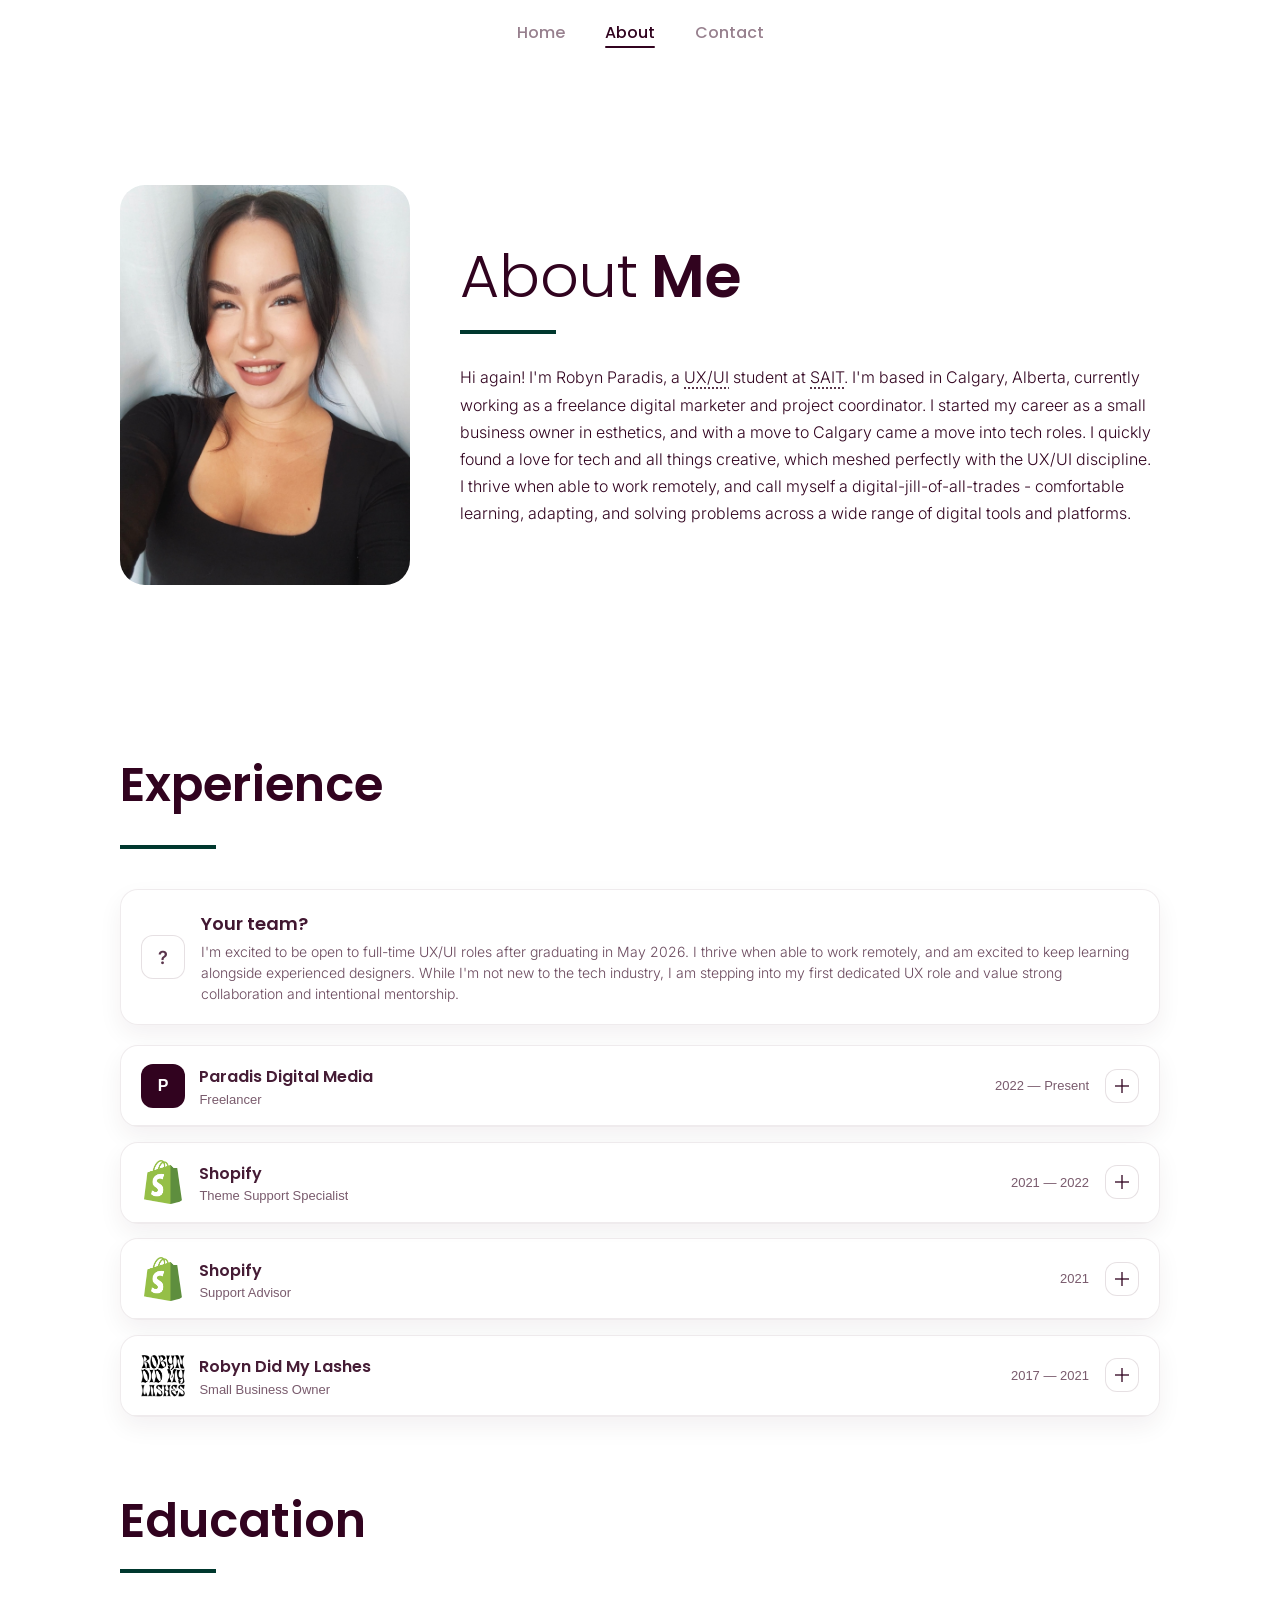
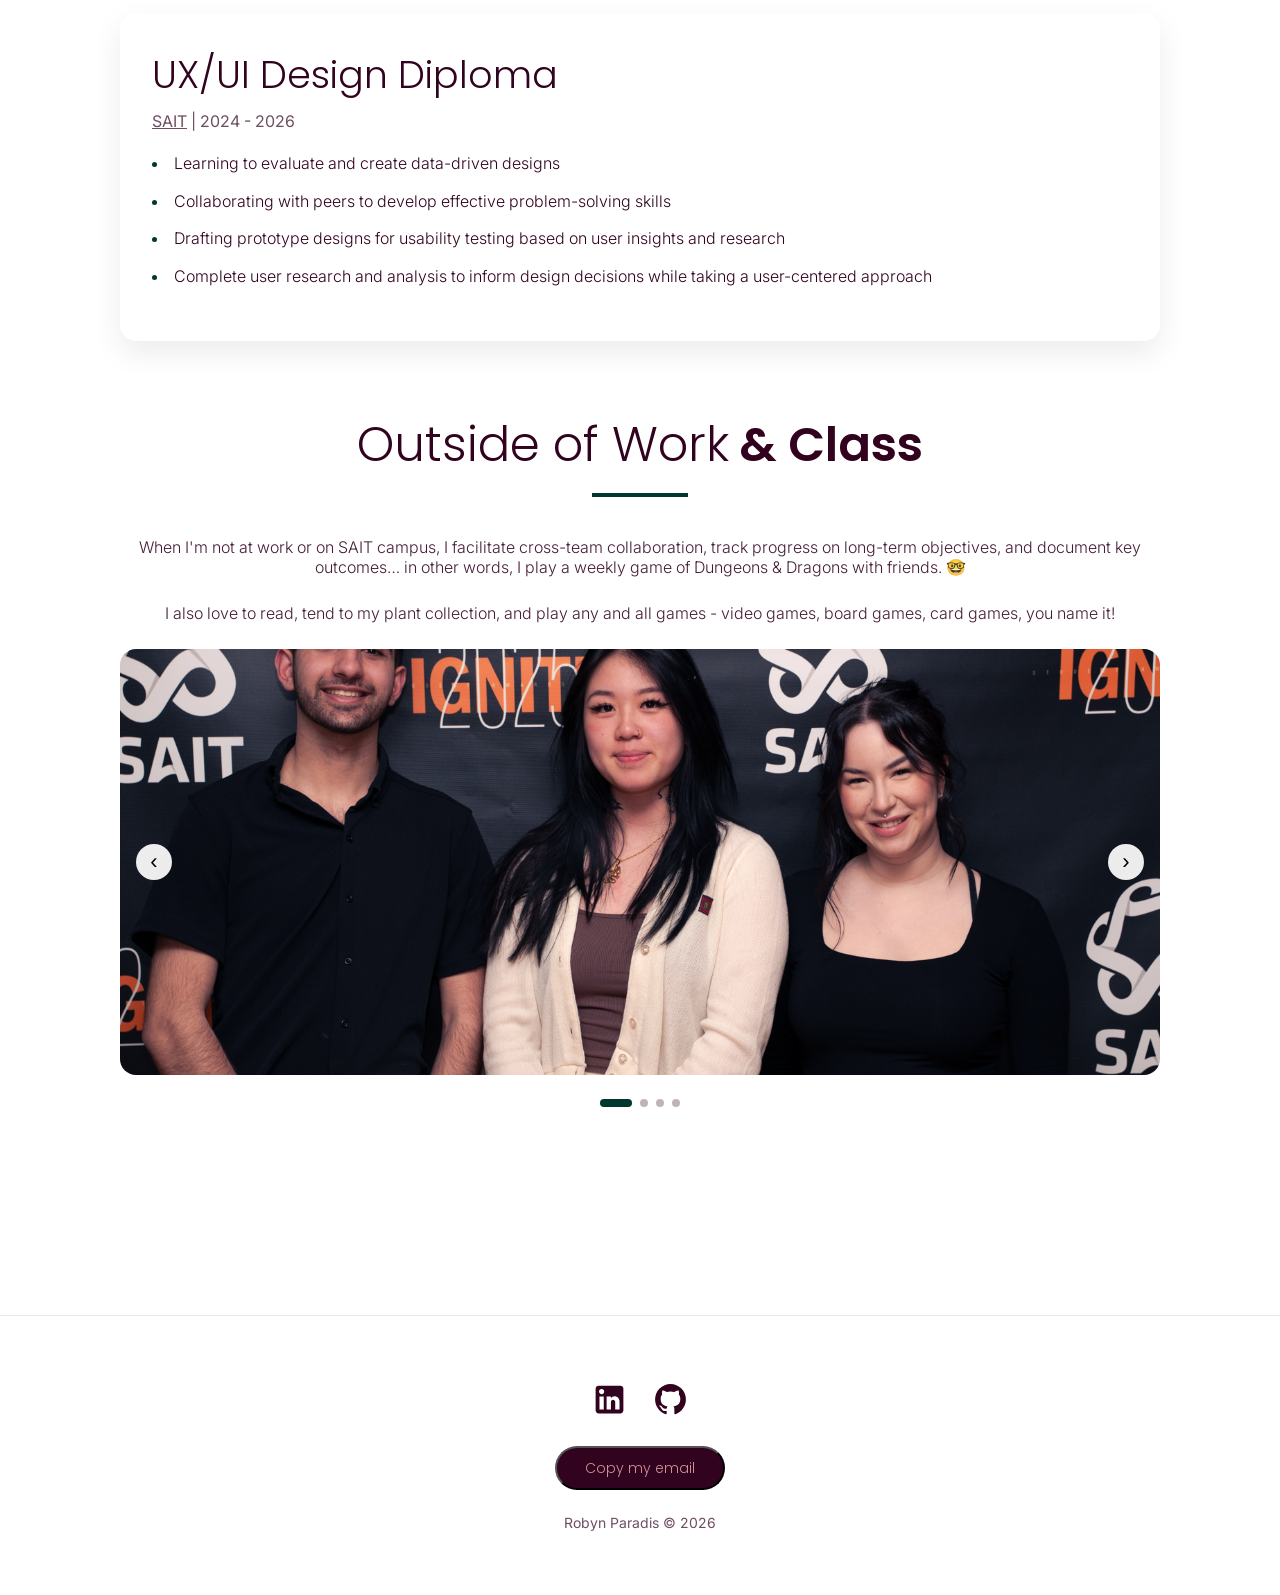
==== commit b91cf26c: "Remove Projects link" ====
--- a/about.html
+++ b/about.html
@@ -42,7 +42,6 @@
     <ul class="nav-list">
       <li class="nav-item"><a href="/" class="nav-link">Home</a></li>
       <li class="nav-item active"><a href="/about" class="nav-link">About</a></li>
-      <li class="nav-item"><a href="/projects" class="nav-link">Projects</a></li>
       <li class="nav-item"><a href="/contact" class="nav-link">Contact</a></li>
     </ul>
   </nav>  
--- a/styles.css
+++ b/styles.css
@@ -14,7 +14,7 @@
 }
 
 body {
-  font-family: 'Inter', sans-serif;
+  font-family: "Inter", sans-serif;
   color: var(--brand-plum);
 }
 
@@ -70,7 +70,7 @@
 }
 
 .nav-item.active .nav-link::after {
-  content: '';
+  content: "";
   position: absolute;
   bottom: -4px; /* space between text and underline */
   left: 0;
@@ -138,6 +138,10 @@
   text-underline-offset: 0.25em;
 }
 
+.hero-content .hero-button {
+  margin-top: 30px;
+}
+
 /* HERO BUTTON ----------------------- */
 .hero-button {
   display: inline-flex;
@@ -147,7 +151,7 @@
   width: 205.75px;
   height: 56px;
   background-color: var(--brand-plum);
-  color: rgba(239,168,172,0.85);
+  color: rgba(239, 168, 172, 0.85);
   font-size: 16px;
   font-weight: 300;
   font-family: "Poppins", system-ui, sans-serif;
@@ -176,7 +180,7 @@
 }
 
 .scroll-text {
-  color: rgba(49,3,31,0.5);
+  color: rgba(49, 3, 31, 0.75);
   font-size: 16px;
   font-weight: 300;
 }
@@ -184,7 +188,7 @@
 .mouse-icon {
   width: 30px;
   height: 50px;
-  border: 2px solid rgba(49,3,31,0.5);
+  border: 2px solid rgba(49, 3, 31, 0.75);
   border-radius: 25px;
 
   display: flex;
@@ -196,14 +200,19 @@
 .mouse-icon .dot {
   width: 6px;
   height: 6px;
-  background-color: rgba(49,3,31,0.5);
+  background-color: rgba(49, 3, 31, 0.75);
   border-radius: 50%;
   animation: bounce 1.2s infinite;
 }
 
 @keyframes bounce {
-  0%, 100% { transform: translateY(0); }
-  50% { transform: translateY(8px); }
+  0%,
+  100% {
+    transform: translateY(0);
+  }
+  50% {
+    transform: translateY(8px);
+  }
 }
 
 @media screen and (max-width: 1024px) {
@@ -214,9 +223,15 @@
 }
 
 @media (max-width: 768px) {
-  .hero-title { font-size: 64px; }
-  .hero-description { font-size: 16px; }
-  .nav-list { gap: 20px; }
+  .hero-title {
+    font-size: 64px;
+  }
+  .hero-description {
+    font-size: 16px;
+  }
+  .nav-list {
+    gap: 20px;
+  }
 
   .hero {
     height: auto;
@@ -236,16 +251,16 @@
   }
 }
 
-  .hero-content {
-    padding-left: 24px;
-    padding-right: 24px;
-  }
-
-  .hero-subtitle,
-  .hero-description {
-    max-width: 100%;
-    box-sizing: border-box;
-  }
+.hero-content {
+  padding-left: 24px;
+  padding-right: 24px;
+}
+
+.hero-subtitle,
+.hero-description {
+  max-width: 100%;
+  box-sizing: border-box;
+}
 
 /* PROJECTS SECTION ----------------------- */
 .home-projects {
@@ -314,7 +329,7 @@
 
 .home-project.home-project--reverse .home-project-image,
 .home-project.home-project--reverse .home-project-content {
-flex: 1 1 50%;
+  flex: 1 1 50%;
 }
 
 .home-project-image {
@@ -394,7 +409,7 @@
   background-color: var(--brand-plum);
   color: var(--brand-pink);
   border-radius: 28px;
-  font-family: 'Inter', sans-serif;
+  font-family: "Inter", sans-serif;
   font-size: 14px;
   font-weight: 300;
   white-space: nowrap;
@@ -416,9 +431,10 @@
 .home-project-link {
   display: inline-flex;
   align-items: center;
-  justify-content: center;
+  justify-content: space-between;
   gap: 10px;
   padding: 8px 18px;
+  min-width: 260px;
   border-radius: 999px;
   background-color: var(--brand-plum);
   color: var(--brand-pink);
@@ -442,8 +458,13 @@
 }
 
 @keyframes bounce-horizontal {
-  0%, 100% { transform: translateX(5px); }
-  50% { transform: translateX(8px); }
+  0%,
+  100% {
+    transform: translateX(5px);
+  }
+  50% {
+    transform: translateX(8px);
+  }
 }
 
 @media screen and (max-width: 1024px) {
@@ -550,7 +571,8 @@
 /* TESTIMONIALS */
 
 .testimonials-wrap {
-  font-family: "Inter", system-ui, -apple-system, Segoe UI, Roboto, Arial, sans-serif;
+  font-family: "Inter", system-ui, -apple-system, Segoe UI, Roboto, Arial,
+    sans-serif;
   background: #ffffff;
   padding: 40px 80px 100px;
 }
@@ -822,7 +844,7 @@
   display: block;
   width: 100%;
   height: 1px;
-  background-color: rgba(49,3,31,0.1);
+  background-color: rgba(49, 3, 31, 0.1);
   margin-bottom: 65px;
 }
 
@@ -934,15 +956,15 @@
 
 .footer-icons a:hover svg {
   transform: scale(1.2);
-  fill: #00382E;
+  fill: #00382e;
 }
 
 /* Footer text */
 footer p {
-  font-family: 'Inter', sans-serif;
+  font-family: "Inter", sans-serif;
   font-weight: 400;
   font-size: 14px;
-  color: rgba(49,3,31,0.7);
+  color: rgba(49, 3, 31, 0.7);
   margin: 0;
 }
 
@@ -1013,36 +1035,48 @@
 }
 
 .about-hero-text {
-font-family: 'Inter', sans-serif;
-font-weight: 300;
-font-size: 16px;
-color: var(--brand-plum);
-line-height: 1.7;
-text-wrap: balance;
+  font-family: "Inter", sans-serif;
+  font-weight: 300;
+  font-size: 16px;
+  color: var(--brand-plum);
+  line-height: 1.7;
+  text-wrap: balance;
 }
 
 /* Scroll reveal */
 .reveal-on-scroll {
-opacity: 0;
-transform: translateY(24px);
-transition: opacity 0.7s ease, transform 0.7s ease;
-will-change: opacity, transform;
+  opacity: 0;
+  transform: translateY(24px);
+  transition: opacity 0.7s ease, transform 0.7s ease;
+  will-change: opacity, transform;
 }
 
 .reveal-on-scroll.is-visible {
-opacity: 1;
-transform: translateY(0);
+  opacity: 1;
+  transform: translateY(0);
 }
 
 /* ANIMATIONS */
 @keyframes slideInLeft {
-  0% { opacity: 0; transform: translateX(-50px); }
-  100% { opacity: 1; transform: translateX(0); }
+  0% {
+    opacity: 0;
+    transform: translateX(-50px);
+  }
+  100% {
+    opacity: 1;
+    transform: translateX(0);
+  }
 }
 
 @keyframes slideInRight {
-  0% { opacity: 0; transform: translateX(50px); }
-  100% { opacity: 1; transform: translateX(0); }
+  0% {
+    opacity: 0;
+    transform: translateX(50px);
+  }
+  100% {
+    opacity: 1;
+    transform: translateX(0);
+  }
 }
 
 @media (max-width: 1024px) {
@@ -1138,7 +1172,7 @@
 .xp .section-line {
   width: 96px;
   height: 4px;
-  background-color: #00382E;
+  background-color: #00382e;
   margin-top: 24px;
 }
 
@@ -1150,7 +1184,7 @@
 
   padding: 1.25rem 1.25rem;
   border-radius: 18px;
-  background: rgba(255, 255, 255, 0.70);
+  background: rgba(255, 255, 255, 0.7);
   border: 1px solid rgba(49, 3, 31, 0.08);
   box-shadow: 0 10px 25px rgba(49, 3, 31, 0.06);
 
@@ -1164,9 +1198,9 @@
   display: grid;
   place-items: center;
 
-  background: rgba(255, 255, 255, 0.90);
+  background: rgba(255, 255, 255, 0.9);
   border: 1px solid rgba(49, 3, 31, 0.12);
-  color: rgba(49, 3, 31, 0.80);
+  color: rgba(49, 3, 31, 0.8);
   font-weight: 600;
   font-size: 18px;
 }
@@ -1196,7 +1230,7 @@
 .xp-item {
   border-radius: 18px;
   overflow: hidden;
-  background: rgba(255, 255, 255, 0.70);
+  background: rgba(255, 255, 255, 0.7);
   border: 1px solid rgba(49, 3, 31, 0.08);
   box-shadow: 0 10px 25px rgba(49, 3, 31, 0.06);
 }
@@ -1280,7 +1314,7 @@
   font-family: "Poppins", system-ui, sans-serif;
   font-size: 16px;
   font-weight: 600;
-  color: rgba(49, 3, 31, 0.90);
+  color: rgba(49, 3, 31, 0.9);
   white-space: nowrap;
   overflow: hidden;
   text-overflow: ellipsis;
@@ -1355,7 +1389,7 @@
 .xp-bullets {
   margin: 0;
   padding-left: 1.1rem;
-  color: rgba(49, 3, 31, 0.70);
+  color: rgba(49, 3, 31, 0.7);
   font-size: 14px;
   line-height: 1.55;
   font-weight: 300;
@@ -1453,7 +1487,7 @@
 }
 
 .education-meta {
-  font-family: 'Inter', sans-serif;
+  font-family: "Inter", sans-serif;
   font-weight: 400;
   font-size: 16px;
   color: rgba(49, 3, 31, 0.7);
@@ -1467,7 +1501,7 @@
 }
 
 .education-list li {
-  font-family: 'Inter', sans-serif;
+  font-family: "Inter", sans-serif;
   font-size: 16px;
   line-height: 1.6;
   color: var(--brand-plum);
@@ -1611,7 +1645,7 @@
 }
 
 /* Gallery */
-.gallery-wrapper{
+.gallery-wrapper {
   position: relative;
   width: min(1024px, 100%);
   height: 320px;
@@ -1620,7 +1654,7 @@
   overflow: hidden;
 }
 
-.outside-container .gallery-wrapper{
+.outside-container .gallery-wrapper {
   width: 100%;
   max-width: 1040px;
 }
@@ -1638,13 +1672,13 @@
   aspect-ratio: 16 / 9;
 }
 
-.gallery{
+.gallery {
   position: relative;
   width: 100%;
   height: 100%;
 }
 
-.gallery img{
+.gallery img {
   position: absolute;
   inset: 0;
   width: 100%;
@@ -1660,12 +1694,12 @@
   object-fit: contain;
 }
 
-.gallery img.active{
+.gallery img.active {
   opacity: 1;
   pointer-events: auto;
 }
 
-.gallery-btn{
+.gallery-btn {
   position: absolute;
   top: 50%;
   transform: translateY(-50%);
@@ -1673,7 +1707,7 @@
   height: 36px;
   border: 0;
   border-radius: 999px;
-  background: rgba(255,255,255,0.92);
+  background: rgba(255, 255, 255, 0.92);
   display: grid;
   place-items: center;
   font-size: 22px;
@@ -1682,14 +1716,18 @@
   z-index: 5;
 }
 
-.gallery-btn.prev{ left: 16px; }
-.gallery-btn.next{ right: 16px; }
-
-.gallery-btn:hover{
-  background: rgba(255,255,255,1);
-}
-
-.gallery-dots{
+.gallery-btn.prev {
+  left: 16px;
+}
+.gallery-btn.next {
+  right: 16px;
+}
+
+.gallery-btn:hover {
+  background: rgba(255, 255, 255, 1);
+}
+
+.gallery-dots {
   display: flex;
   justify-content: center;
   align-items: center;
@@ -1698,25 +1736,24 @@
   margin-bottom: 128px;
 }
 
-.dot{
+.dot {
   width: 8px;
   height: 8px;
   border-radius: 999px;
-  background: rgba(49,3,31,0.30);
+  background: rgba(49, 3, 31, 0.3);
   transition: width 0.25s ease, background 0.25s ease;
 }
 
-.dot.active{
+.dot.active {
   width: 32px;
   background: var(--brand-teal);
 }
-
 
 /* Lightbox */
 .lightbox {
   position: fixed;
   inset: 0;
-  background: rgba(0,0,0,0.75);
+  background: rgba(0, 0, 0, 0.75);
   z-index: 9999;
   display: none;
   align-items: center;
@@ -1739,7 +1776,7 @@
   height: 44px;
   border: 0;
   border-radius: 999px;
-  background: rgba(255,255,255,0.92);
+  background: rgba(255, 255, 255, 0.92);
   display: none;
   place-items: center;
   font-size: 24px;
@@ -1757,72 +1794,72 @@
 }
 
 .lightbox-nav:hover {
-  background: rgba(255,255,255,1);
+  background: rgba(255, 255, 255, 1);
 }
 
 .lightbox-content {
-position: relative;
-display: flex;
-flex-direction: column;
-align-items: center;
-max-height: 90vh;
-width: fit-content;
-max-width: 90vw;
+  position: relative;
+  display: flex;
+  flex-direction: column;
+  align-items: center;
+  max-height: 90vh;
+  width: fit-content;
+  max-width: 90vw;
 }
 
 .lightbox-media {
-position: relative;
-display: inline-block;
-max-width: 90vw;
+  position: relative;
+  display: inline-block;
+  max-width: 90vw;
 }
 
 .lightbox-content img {
-max-width: 90vw;
-max-height: 80vh;
-object-fit: contain;
-border-radius: 16px;
-display: block;
+  max-width: 90vw;
+  max-height: 80vh;
+  object-fit: contain;
+  border-radius: 16px;
+  display: block;
 }
 
 .lightbox-caption {
-margin-top: 12px;
-color: #FFFFFF;
-font-size: 16px;
-max-width: 100%;
-text-align: center;
-overflow-wrap: anywhere;
-width: 100%;
-box-sizing: border-box;
+  margin-top: 12px;
+  color: #ffffff;
+  font-size: 16px;
+  max-width: 100%;
+  text-align: center;
+  overflow-wrap: anywhere;
+  width: 100%;
+  box-sizing: border-box;
 }
 
 body.lightbox-open {
-overflow: hidden;
+  overflow: hidden;
 }
 
 body.lightbox-open .navbar {
-opacity: 0;
-pointer-events: none;
-visibility: hidden;
+  opacity: 0;
+  pointer-events: none;
+  visibility: hidden;
 }
 
 /* Close button */
 .lightbox-close {
-position: absolute;
-top: -24px;
-right: -24px;
-width: 48px;
-height: 48px;
-background: white;
-border-radius: 50%;
-border: none;
-cursor: pointer;
+  position: absolute;
+  top: -24px;
+  right: -24px;
+  width: 48px;
+  height: 48px;
+  background: white;
+  border-radius: 50%;
+  border: none;
+  cursor: pointer;
 }
 
 /* ================================
   PROJECT PAGES
 ================================ */
 .project-hero-text {
-  font-family: 'Inter', sans-serif;
+  font-family: "Inter", sans-serif;
   font-weight: 300;
   font-size: 16px;
   color: var(--brand-plum);
@@ -1832,64 +1869,64 @@
 }
 
 .project-hero {
-padding-top: 80px;
+  padding-top: 80px;
 }
 
 .project-hero-container {
-max-width: 1400px;
-margin: 0 auto;
-padding: 0 100px;
+  max-width: 1400px;
+  margin: 0 auto;
+  padding: 0 100px;
 }
 
 .project-title {
-font-family: "Poppins", system-ui, sans-serif;
-line-height: 1;
-font-weight: 600;
-font-size: 60px;
-color: var(--brand-plum);
-margin: 0;
-text-align: left;
+  font-family: "Poppins", system-ui, sans-serif;
+  line-height: 1;
+  font-weight: 600;
+  font-size: 60px;
+  color: var(--brand-plum);
+  margin: 0;
+  text-align: left;
 }
 
 .project-title-line {
-width: 96px;
-height: 4px;
-background-color: var(--brand-teal);
-margin: 24px 0 30px 0;
+  width: 96px;
+  height: 4px;
+  background-color: var(--brand-teal);
+  margin: 24px 0 30px 0;
 }
 
 .project-subtitle {
-font-family: 'Inter', sans-serif;
-font-weight: 300;
-font-size: 24px;
-color: var(--brand-plum);
-margin: 0;
-text-align: left;
-line-height: 1.3;
+  font-family: "Inter", sans-serif;
+  font-weight: 300;
+  font-size: 24px;
+  color: var(--brand-plum);
+  margin: 0;
+  text-align: left;
+  line-height: 1.3;
 }
 
 @media (max-width: 1024px) {
-.project-hero-container {
-  padding: 0 48px;
-}
-.project-title {
-  font-size: 60px;
-}
-.project-subtitle {
-  font-size: 24px;
-}
+  .project-hero-container {
+    padding: 0 48px;
+  }
+  .project-title {
+    font-size: 60px;
+  }
+  .project-subtitle {
+    font-size: 24px;
+  }
 }
 
 @media (max-width: 768px) {
-.project-hero-container {
-  padding: 0 20px;
-}
-.project-title {
-  font-size: 40px;
-}
-.project-subtitle {
-  font-size: 20px;
-}
+  .project-hero-container {
+    padding: 0 20px;
+  }
+  .project-title {
+    font-size: 40px;
+  }
+  .project-subtitle {
+    font-size: 20px;
+  }
 }
 
 /* PROJECTS PAGE LISTING ----------------------- */
@@ -1934,7 +1971,7 @@
 }
 
 .projects-page-hero-text {
-  font-family: 'Inter', sans-serif;
+  font-family: "Inter", sans-serif;
   font-weight: 300;
   font-size: 16px;
   color: var(--brand-plum);
@@ -1958,16 +1995,20 @@
   flex-direction: row-reverse;
 }
 
-.projects-page-project.projects-page-project--reverse .projects-page-project-image {
+.projects-page-project.projects-page-project--reverse
+  .projects-page-project-image {
   order: 1;
 }
 
-.projects-page-project.projects-page-project--reverse .projects-page-project-content {
+.projects-page-project.projects-page-project--reverse
+  .projects-page-project-content {
   order: 2;
 }
 
-.projects-page-project.projects-page-project--reverse .projects-page-project-image,
-.projects-page-project.projects-page-project--reverse .projects-page-project-content {
+.projects-page-project.projects-page-project--reverse
+  .projects-page-project-image,
+.projects-page-project.projects-page-project--reverse
+  .projects-page-project-content {
   flex: 1 1 50%;
 }
 
@@ -2042,7 +2083,7 @@
   background-color: var(--brand-plum);
   color: var(--brand-pink);
   border-radius: 28px;
-  font-family: 'Inter', sans-serif;
+  font-family: "Inter", sans-serif;
   font-size: 14px;
   font-weight: 300;
   white-space: nowrap;
@@ -2125,13 +2166,15 @@
   }
 
   .projects-page-project-image,
-  .projects-page-project.projects-page-project--reverse .projects-page-project-image {
+  .projects-page-project.projects-page-project--reverse
+    .projects-page-project-image {
     width: 100%;
     justify-content: flex-start;
   }
 
   .projects-page-project-content,
-  .projects-page-project.projects-page-project--reverse .projects-page-project-content {
+  .projects-page-project.projects-page-project--reverse
+    .projects-page-project-content {
     width: 100%;
     align-items: flex-start;
     justify-content: flex-start;
@@ -2196,38 +2239,168 @@
 
 /* PROJECT OVERVIEW SECTION ----------------------- */
 .project-overview {
-padding: 50px 0;
-}
-
+  padding: 50px 0;
+}
+
+.case-study-page .project-overview {
+  padding-bottom: 0;
+}
 
 .project-overview-container {
-max-width: 1400px;
-margin: 0 auto;
-padding: 0 100px;
-display: grid;
-grid-template-columns: 1fr 1fr;
-gap: 80px;
-align-items: center;
+  max-width: 1400px;
+  margin: 0 auto;
+  padding: 0 100px;
+  display: grid;
+  grid-template-columns: 1fr 1fr;
+  gap: 80px;
+  align-items: center;
+}
+
+.project-image-grid {
+  max-width: 1400px;
+  margin: 0 auto;
+  margin-top: 54px;
+  padding: 0 100px;
+  display: grid;
+  grid-template-columns: repeat(2, minmax(0, 1fr));
+  gap: 32px;
+}
+
+.project-image-card {
+  margin: 0;
+}
+
+.project-image-frame {
+  width: 100%;
+  aspect-ratio: 16 / 9;
+  display: flex;
+  align-items: center;
+  justify-content: center;
+  background: #fff;
+  border-radius: 16px;
+  overflow: hidden;
+}
+
+.project-image {
+  width: 100%;
+  height: 100%;
+  object-fit: contain;
+  display: block;
+  transform: scale(var(--project-image-scale, 1));
+}
+
+.project-image-card:nth-child(-n + 2) {
+  --project-image-scale: 1.33;
+}
+
+/* SECTION WRAPPER */
+.case-callouts {
+  width: 100%;
+  padding: 0;
+  margin-top: 54px;
+}
+
+.case-callouts-inner {
+  max-width: 1400px;
+  margin: 0 auto;
+  padding: 0 100px;
+  display: grid;
+  gap: 1.25rem;
+}
+
+/* CALLOUT CARD */
+.callout {
+  display: flex;
+  align-items: center;
+  gap: 1rem;
+
+  background-color: #ffffff;
+  border: 1px solid #e5e7eb;
+  border-radius: 14px;
+  padding: 1.25rem 1.5rem;
+
+  box-shadow: 0 1px 2px rgba(0, 0, 0, 0.04);
+}
+
+/* ICON */
+.callout-icon {
+  flex-shrink: 0;
+  width: 34px;
+  height: 34px;
+
+  display: flex;
+  align-items: center;
+  justify-content: center;
+}
+
+.callout-icon svg {
+  display: block;
+}
+
+/* COLOR VARIANTS */
+.callout--problem .callout-icon {
+  color: #ef4444;
+}
+
+.callout--solution .callout-icon,
+.callout--impact .callout-icon {
+  color: #22c55e;
+}
+
+/* TEXT */
+.callout-text {
+  margin: 0;
+  font-size: 1rem;
+  line-height: 1.5;
+  color: #6b7280;
+}
+
+.callout-title {
+  font-weight: 600;
+  color: var(--brand-plum);
+}
+
+@media (max-width: 600px) {
+  .callout {
+    padding: 1rem;
+    gap: 0.75rem;
+  }
+
+  .callout-text {
+    font-size: 0.95rem;
+  }
+}
+
+@media (max-width: 1024px) {
+  .case-callouts-inner {
+    padding: 0 48px;
+  }
+}
+
+@media (max-width: 768px) {
+  .case-callouts-inner {
+    padding: 0 20px;
+  }
 }
 
 .project-meta {
-display: flex;
-flex-direction: column;
-gap: 32px;
+  display: flex;
+  flex-direction: column;
+  gap: 32px;
 }
 
 .meta-row {
-display: flex;
-align-items:first baseline;
-gap: 24px;
+  display: flex;
+  align-items: first baseline;
+  gap: 24px;
 }
 
 .case-study-page .meta-row {
-align-items: center;
+  align-items: center;
 }
 
 .meta-label {
-  font-family: 'Inter', sans-serif;
+  font-family: "Inter", sans-serif;
   font-size: 14px;
   font-weight: 500;
   letter-spacing: 0.12em;
@@ -2237,7 +2410,7 @@
 }
 
 .meta-value {
-  font-family: 'Inter', sans-serif;
+  font-family: "Inter", sans-serif;
   font-size: 16px;
   font-weight: 300;
   color: var(--brand-plum);
@@ -2259,7 +2432,7 @@
 }
 
 .project-description p {
-  font-family: 'Inter', sans-serif;
+  font-family: "Inter", sans-serif;
   font-size: 16px;
   font-weight: 300;
   color: var(--brand-plum);
@@ -2269,58 +2442,68 @@
 }
 
 @media (max-width: 1024px) {
-.project-overview-container {
-  padding: 0 48px;
-  grid-template-columns: 1fr;
-  gap: 64px;
-}
-
-
-.project-description p {
-  max-width: 100%;
-}
+  .project-overview-container {
+    padding: 0 48px;
+    grid-template-columns: 1fr;
+    gap: 64px;
+  }
+
+  .project-image-grid {
+    padding: 0 48px;
+    gap: 24px;
+  }
+
+  .project-description p {
+    max-width: 100%;
+  }
 }
 
 @media (max-width: 768px) {
-.project-overview-container {
-  padding: 0 20px;
-}
-
-.meta-row {
-  flex-direction: column;
-  gap: 8px;
-  align-items: center;
-}
-
-.meta-label {
-  min-width: unset;
-}
-
-.meta-value {
-  text-align: center;
-}
-
-.project-meta {
-  align-items: center;
-  text-align: center;
-}
-
-.project-skills {
-  padding-top: 8px;
-  justify-content: center;
-}
-
-.project-description {
-  text-align: center;
-}
-
-.project-overview {
-  padding: 50px 0;
-}
-
-.case-study-page .project-overview {
-  padding-bottom: 0;
-}
+  .project-overview-container {
+    padding: 0 20px;
+  }
+
+  .project-image-grid {
+    padding: 0 20px;
+    grid-template-columns: 1fr;
+    gap: 20px;
+  }
+
+  .meta-row {
+    flex-direction: column;
+    gap: 8px;
+    align-items: center;
+  }
+
+  .meta-label {
+    min-width: unset;
+  }
+
+  .meta-value {
+    text-align: center;
+  }
+
+  .project-meta {
+    align-items: center;
+    text-align: center;
+  }
+
+  .project-skills {
+    padding-top: 8px;
+    justify-content: center;
+  }
+
+  .project-description {
+    text-align: center;
+  }
+
+  .project-overview {
+    padding: 50px 0;
+  }
+
+  .case-study-page .project-overview {
+    padding-bottom: 0;
+  }
 }
 
 .case-section {
@@ -2367,7 +2550,7 @@
 }
 
 .case-blurb {
-  font-family: 'Inter', sans-serif;
+  font-family: "Inter", sans-serif;
   font-weight: 300;
   font-size: 16px;
   color: rgba(49, 3, 31, 0.9);
@@ -2385,7 +2568,7 @@
   position: relative;
   padding-left: 18px;
   margin: 10px 0;
-  font-family: 'Inter', sans-serif;
+  font-family: "Inter", sans-serif;
   font-weight: 300;
   font-size: 16px;
   color: rgba(49, 3, 31, 0.9);
@@ -2417,39 +2600,101 @@
   display: block;
 }
 
+.case-image--square {
+  aspect-ratio: 16 / 9;
+  height: auto;
+  width: 100%;
+  max-width: 560px;
+  object-fit: cover;
+}
+
+.solution-grid {
+  margin-top: 32px;
+  display: grid;
+  grid-template-columns: repeat(3, minmax(0, 1fr));
+  gap: 32px;
+}
+
+.solution-card {
+  display: flex;
+  flex-direction: column;
+  gap: 12px;
+}
+
+.solution-image-frame {
+  width: 100%;
+  aspect-ratio: 1 / 1;
+  background: #fff;
+  border-radius: 16px;
+  overflow: hidden;
+  display: flex;
+  align-items: center;
+  justify-content: center;
+}
+
+.solution-image {
+  width: 100%;
+  height: 100%;
+  object-fit: contain;
+  display: block;
+}
+
+.solution-blurb {
+  margin: 0;
+  font-family: "Inter", sans-serif;
+  font-weight: 300;
+  font-size: 16px;
+  color: rgba(49, 3, 31, 0.9);
+  line-height: 1.6;
+}
+
 @media (max-width: 1024px) {
-.case-section-inner {
-  padding: 0 48px;
-  gap: 48px;
-}
-.case-title { font-size: 36px; }
-.case-image { max-width: 520px; }
+  .case-section-inner {
+    padding: 0 48px;
+    gap: 48px;
+  }
+  .case-title {
+    font-size: 36px;
+  }
+  .case-image {
+    max-width: 520px;
+  }
+
+  .solution-grid {
+    grid-template-columns: repeat(3, minmax(0, 1fr));
+    gap: 20px;
+  }
 }
 
 @media (max-width: 768px) {
-.case-section-inner {
-  padding: 0 20px;
-  flex-direction: column;
-  align-items: flex-start;
-  gap: 32px;
-}
-.case-section--reverse .case-section-inner {
-  flex-direction: column;
-}
-.case-text,
-.case-media {
-  width: 100%;
-  max-width: 100%;
-}
-.case-media {
-  order: 0;
-}
-.case-text {
-  order: 1;
-}
-.case-image {
-  max-width: 100%;
-}
+  .case-section-inner {
+    padding: 0 20px;
+    flex-direction: column;
+    align-items: flex-start;
+    gap: 32px;
+  }
+  .case-section--reverse .case-section-inner {
+    flex-direction: column;
+  }
+  .case-text,
+  .case-media {
+    width: 100%;
+    max-width: 100%;
+  }
+  .case-media {
+    order: 0;
+  }
+  .case-text {
+    order: 1;
+  }
+  .case-image {
+    max-width: 100%;
+  }
+
+  .solution-grid {
+    grid-template-columns: 1fr;
+    gap: 40px;
+  }
 }
 
 .back-to-top-wrapper {
@@ -2466,7 +2711,7 @@
   width: 205.75px;
   height: 56px;
   background-color: var(--brand-plum);
-  color: rgba(239,168,172,0.85);
+  color: rgba(239, 168, 172, 0.85);
   font-size: 16px;
   font-weight: 300;
   font-family: "Poppins", system-ui, sans-serif;
@@ -2596,6 +2841,33 @@
   margin-bottom: 10px;
 }
 
+.case-title + .summary-label {
+  margin-top: -6px;
+}
+
+.case-title--tight {
+  margin-bottom: 0;
+}
+
+.case-label {
+  display: block;
+  font-family: "Inter", sans-serif;
+  font-size: 12px;
+  font-weight: 500;
+  letter-spacing: 0.12em;
+  color: rgba(49, 3, 31, 0.45);
+  text-transform: uppercase;
+  margin-bottom: 10px;
+}
+
+.case-section--key-learnings .case-blurb {
+  margin-bottom: 8px;
+}
+
+.case-section--label-spaced .case-label {
+  margin-bottom: 20px;
+}
+
 .summary-text {
   font-family: "Inter", sans-serif;
   font-size: 16px;
@@ -2682,7 +2954,7 @@
 }
 
 .contact-intro {
-  font-family: 'Inter', sans-serif;
+  font-family: "Inter", sans-serif;
   font-weight: 300;
   font-size: 16px;
   color: var(--brand-plum);
@@ -2710,10 +2982,10 @@
 /* Card */
 .contact-card {
   width: min(900px, 100%);
-  background: rgba(255,255,255,0.65);
+  background: rgba(255, 255, 255, 0.65);
   border-radius: 24px;
   padding: 48px 48px 42px;
-  box-shadow: 0 18px 45px rgba(0,0,0,0.12);
+  box-shadow: 0 18px 45px rgba(0, 0, 0, 0.12);
   border: 1px solid rgba(49, 3, 31, 0.08);
   backdrop-filter: blur(6px);
   opacity: 0;
@@ -2746,7 +3018,7 @@
   gap: 12px;
   padding: 14px 16px;
   border-radius: 14px;
-  border: 1px solid rgba(49,3,31,0.15);
+  border: 1px solid rgba(49, 3, 31, 0.15);
   background: rgba(251, 248, 246, 0.9);
 }
 
@@ -2758,7 +3030,7 @@
   display: inline-flex;
   align-items: center;
   justify-content: center;
-  color: rgba(49,3,31,0.45);
+  color: rgba(49, 3, 31, 0.45);
   flex: 0 0 auto;
   margin-top: 2px;
 }
@@ -2768,14 +3040,14 @@
   border: none;
   outline: none;
   background: transparent;
-  font-family: 'Inter', sans-serif;
+  font-family: "Inter", sans-serif;
   font-weight: 300;
   font-size: 14px;
   color: var(--brand-plum);
 }
 
 .text-input::placeholder {
-  color: rgba(49,3,31,0.38);
+  color: rgba(49, 3, 31, 0.38);
 }
 
 .text-area {
@@ -2804,7 +3076,7 @@
   gap: 10px;
 
   background-color: var(--brand-plum);
-  color: rgba(239,168,172,0.85);
+  color: rgba(239, 168, 172, 0.85);
   font-size: 16px;
   font-weight: 300;
   font-family: "Poppins", system-ui, sans-serif;
@@ -2842,7 +3114,7 @@
   text-align: center;
   font-size: 14px;
   font-weight: 300;
-  color: rgba(49,3,31,0.75);
+  color: rgba(49, 3, 31, 0.75);
   min-height: 18px;
 }
 
@@ -2859,7 +3131,7 @@
 .contact-social-text {
   font-size: 14px;
   font-weight: 300;
-  color: rgba(49,3,31,0.75);
+  color: rgba(49, 3, 31, 0.75);
   margin: 0 0 14px;
 }
 
@@ -2870,7 +3142,7 @@
 }
 
 .contact-social-icons a {
-  color: rgba(49,3,31,0.8);
+  color: rgba(49, 3, 31, 0.8);
   transition: transform 0.25s ease, color 0.25s ease;
 }
 
@@ -2880,46 +3152,46 @@
 }
 
 @media (max-width: 1024px) {
-.contact-hero {
-  padding: 90px 48px 32px;
-}
-
-.contact-form-section {
-  padding: 32px 48px 72px;
-}
-
-.contact-title {
-  font-size: 52px;
-}
-
-.contact-card {
-  padding: 40px 36px 36px;
-}
+  .contact-hero {
+    padding: 90px 48px 32px;
+  }
+
+  .contact-form-section {
+    padding: 32px 48px 72px;
+  }
+
+  .contact-title {
+    font-size: 52px;
+  }
+
+  .contact-card {
+    padding: 40px 36px 36px;
+  }
 }
 
 @media (max-width: 768px) {
-.contact-hero {
-  padding: 80px 20px 28px;
-}
-
-.contact-form-section {
-  padding: 28px 20px 64px;
-}
-
-.contact-title {
-  font-size: 48px;
-}
-
-.contact-intro {
-  font-size: 16px;
-}
-
-.contact-card {
-  padding: 34px 22px 28px;
-  border-radius: 22px;
-}
+  .contact-hero {
+    padding: 80px 20px 28px;
+  }
+
+  .contact-form-section {
+    padding: 28px 20px 64px;
+  }
+
+  .contact-title {
+    font-size: 48px;
+  }
+
+  .contact-intro {
+    font-size: 16px;
+  }
+
+  .contact-card {
+    padding: 34px 22px 28px;
+    border-radius: 22px;
+  }
 }
 
 .bold {
-font-weight: bold;
-}
+  font-weight: bold;
+}
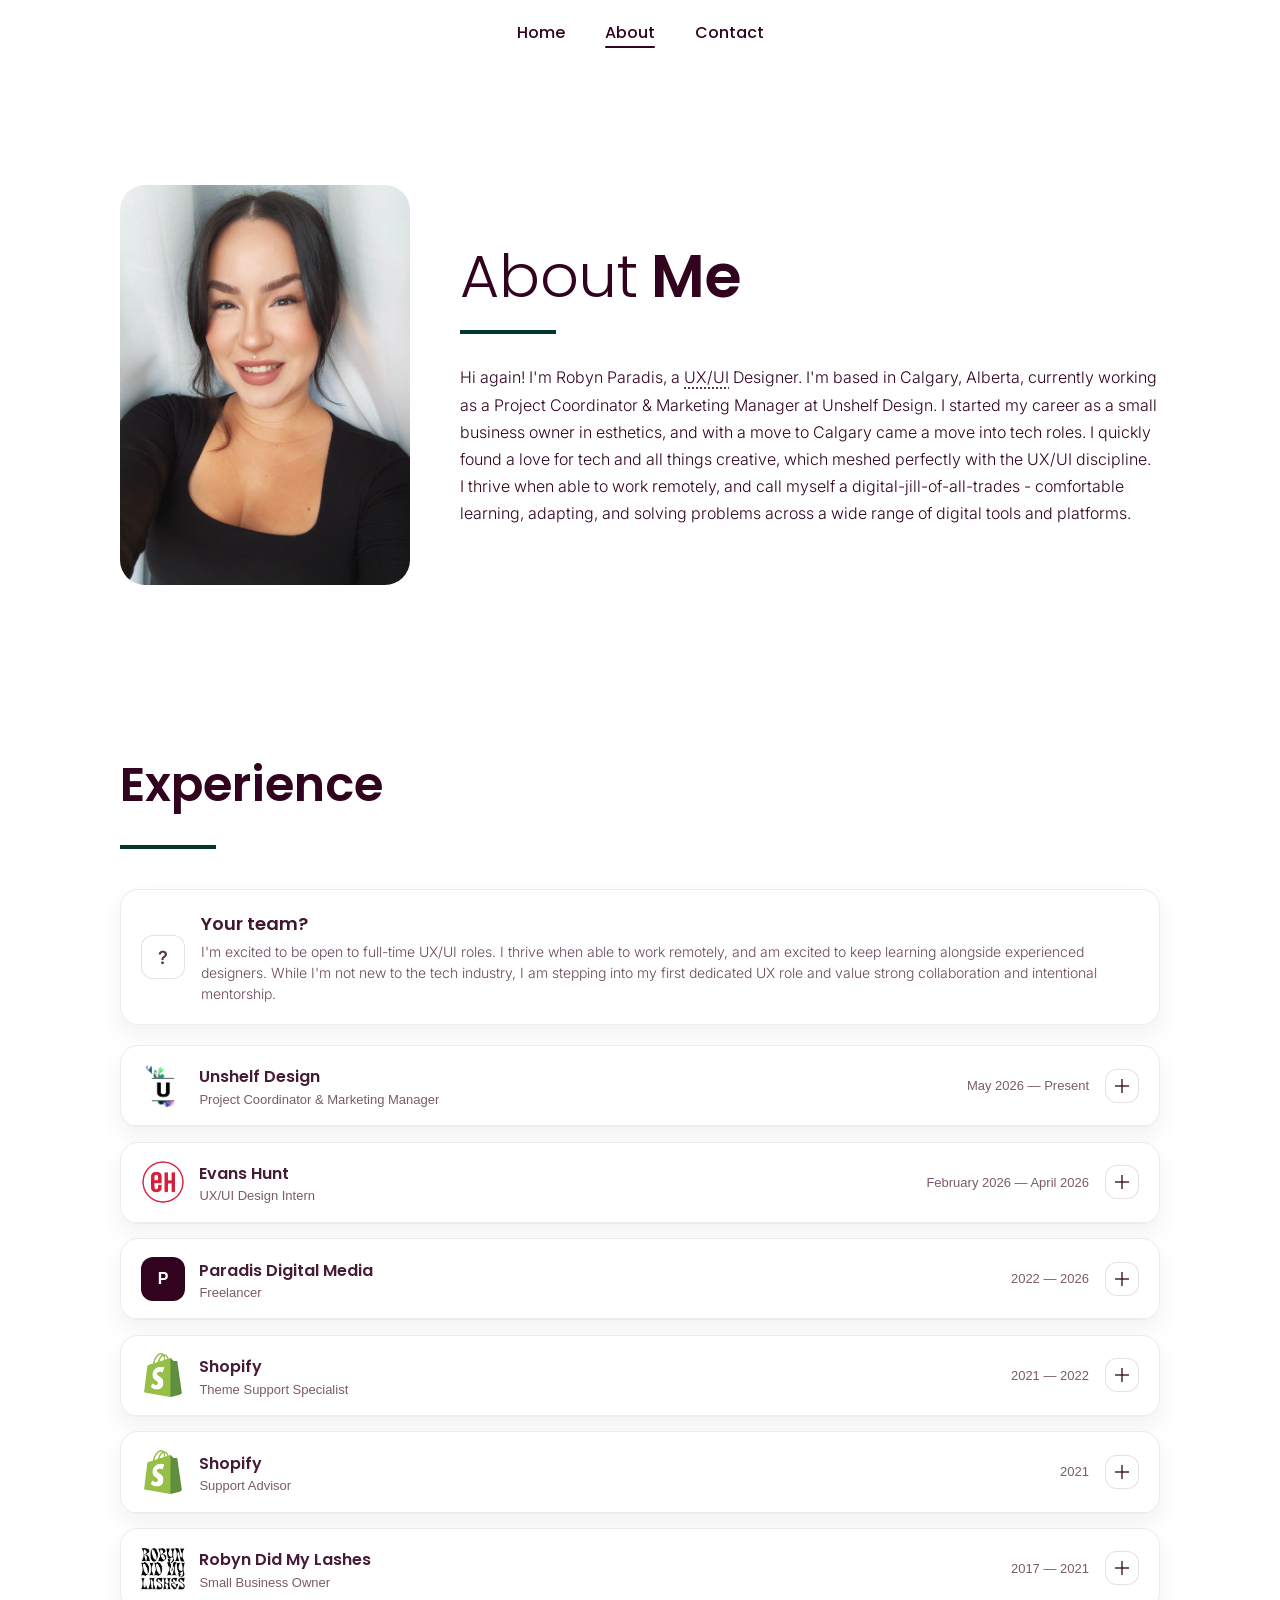
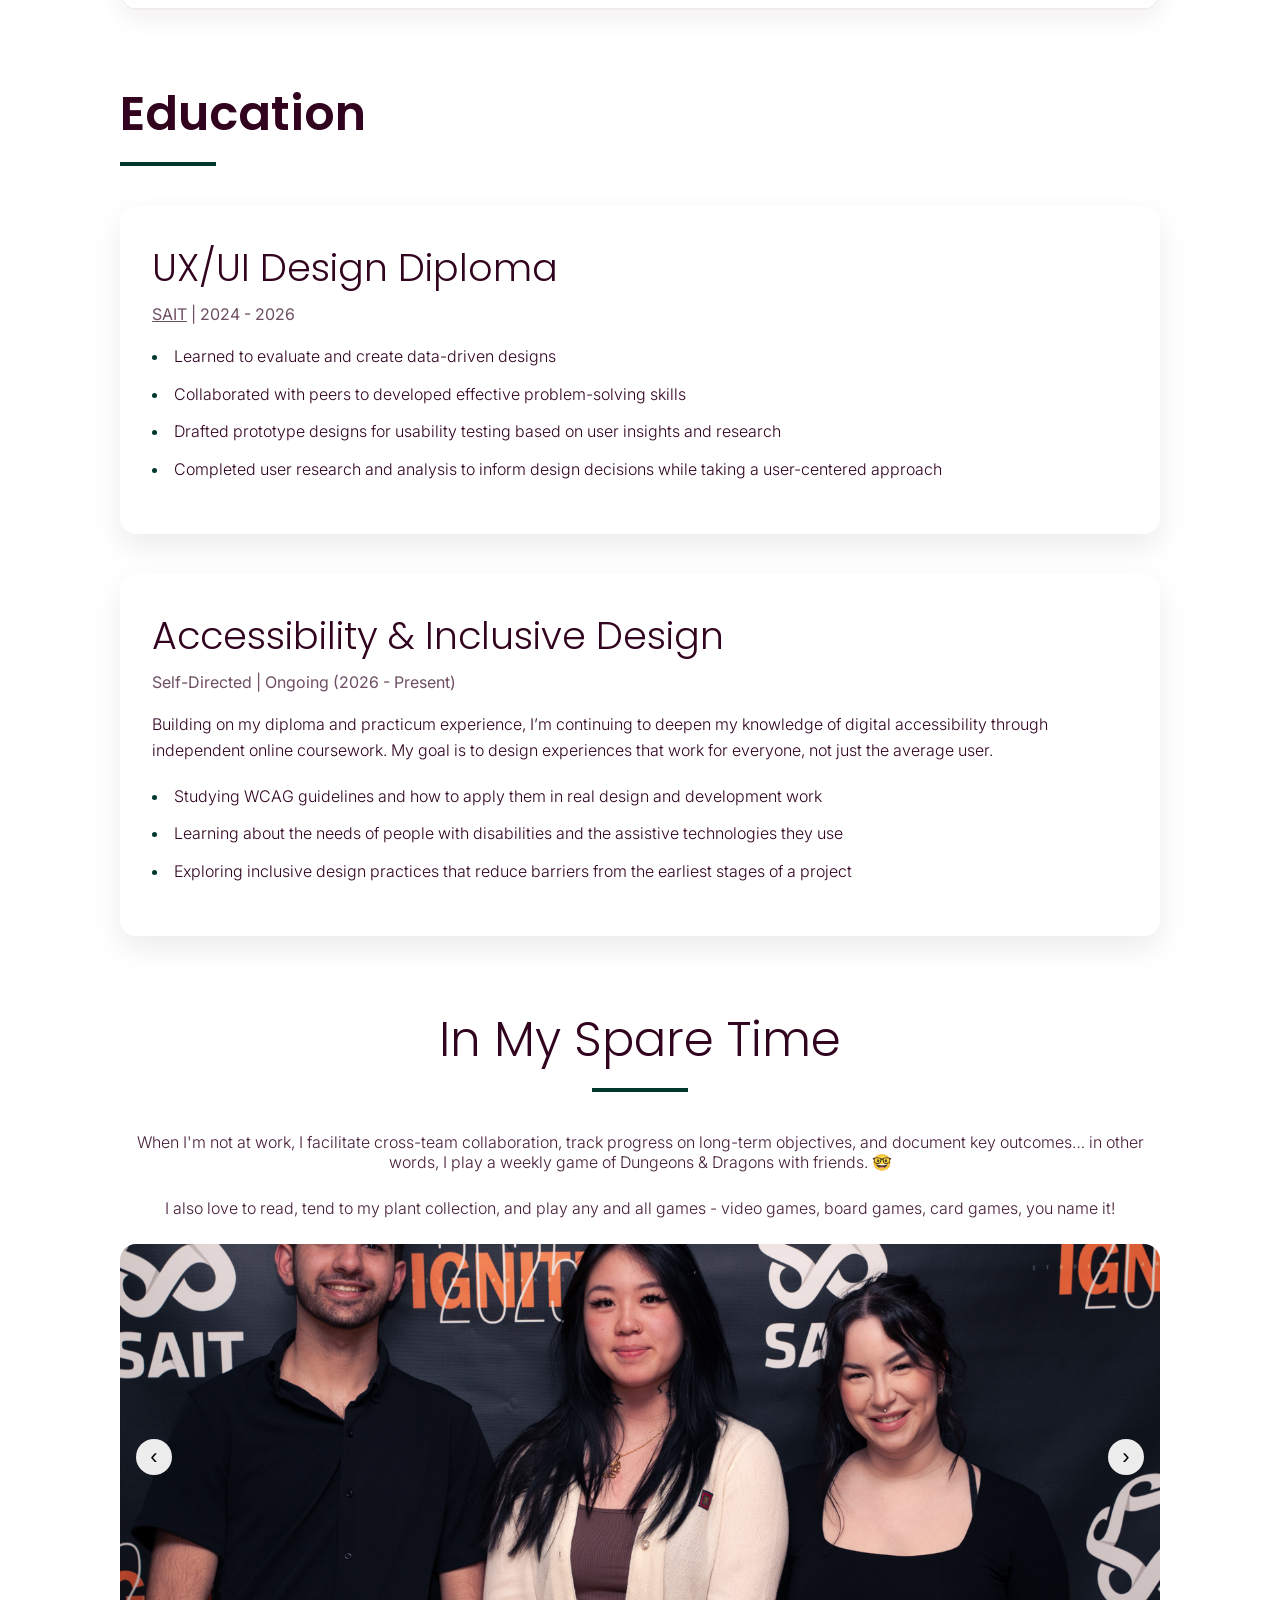
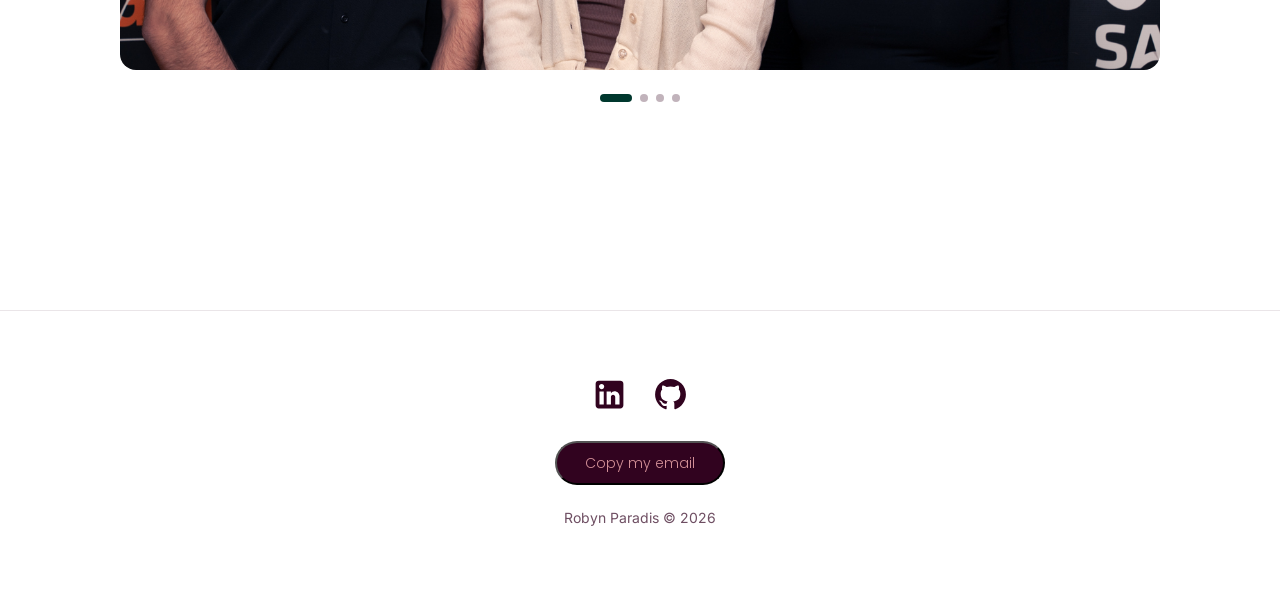
==== commit a0cb62c0: "Update information for accuracy" ====
--- a/about.html
+++ b/about.html
@@ -1,369 +1,701 @@
 <!DOCTYPE html>
 <html lang="en">
-<head>
-  <!-- Google tag (gtag.js) -->
-    <script async src="https://www.googletagmanager.com/gtag/js?id=G-9T0K6QMMYN"></script>
+  <head>
+    <!-- Google tag (gtag.js) -->
+    <script
+      async
+      src="https://www.googletagmanager.com/gtag/js?id=G-9T0K6QMMYN"
+    ></script>
     <script>
       window.dataLayer = window.dataLayer || [];
-      function gtag(){dataLayer.push(arguments);}
-      gtag('js', new Date());
-  
-      gtag('config', 'G-9T0K6QMMYN');
+      function gtag() {
+        dataLayer.push(arguments);
+      }
+      gtag("js", new Date());
+
+      gtag("config", "G-9T0K6QMMYN");
     </script>
-  <script src="https://t.contentsquare.net/uxa/fb823b51e6383.js"></script>
-  <meta charset="UTF-8">
-  <meta name="viewport" content="width=device-width, initial-scale=1.0">
-  <title>Robyn Paradis | About</title>
-  <link rel="stylesheet" href="styles.css">
-  <link rel="preconnect" href="https://fonts.googleapis.com">
-  <link rel="preconnect" href="https://fonts.gstatic.com" crossorigin>
-  <link href="https://fonts.googleapis.com/css2?family=Inter:ital,opsz,wght@0,14..32,100..900;1,14..32,100..900&family=Poppins:ital,wght@0,100;0,200;0,300;0,400;0,500;0,600;0,700;0,800;0,900;1,100;1,200;1,300;1,400;1,500;1,600;1,700;1,800;1,900&display=swap" rel="stylesheet">
-  <link rel="icon" href="data:image/svg+xml,<svg xmlns=%22http://www.w3.org/2000/svg%22 viewBox=%220 0 100 100%22><text y=%22.9em%22 font-size=%2290%22>💻</text></svg>">
+    <script src="https://t.contentsquare.net/uxa/fb823b51e6383.js"></script>
+    <meta charset="UTF-8" />
+    <meta name="viewport" content="width=device-width, initial-scale=1.0" />
+    <title>Robyn Paradis | About</title>
+    <link rel="stylesheet" href="styles.css" />
+    <link rel="preconnect" href="https://fonts.googleapis.com" />
+    <link rel="preconnect" href="https://fonts.gstatic.com" crossorigin />
+    <link
+      href="https://fonts.googleapis.com/css2?family=Inter:ital,opsz,wght@0,14..32,100..900;1,14..32,100..900&family=Poppins:ital,wght@0,100;0,200;0,300;0,400;0,500;0,600;0,700;0,800;0,900;1,100;1,200;1,300;1,400;1,500;1,600;1,700;1,800;1,900&display=swap"
+      rel="stylesheet"
+    />
+    <link
+      rel="icon"
+      href="data:image/svg+xml,<svg xmlns=%22http://www.w3.org/2000/svg%22 viewBox=%220 0 100 100%22><text y=%22.9em%22 font-size=%2290%22>💻</text></svg>"
+    />
     <!-- Basic SEO -->
-    <meta name="description" content="The portfolio website for Robyn Paradis, a UX/UI Designer and Métis Freelancer.">
+    <meta
+      name="description"
+      content="The portfolio website for Robyn Paradis, a UX/UI Designer and Métis Freelancer."
+    />
 
     <!-- Open Graph / Facebook / LinkedIn -->
-    <meta property="og:title" content="Robyn Paradis">
-    <meta property="og:description" content="The portfolio website for Robyn Paradis, a UX/UI Designer and Métis Freelancer.">
-    <meta property="og:image" content="https://robynparadis.ca/Images/social-share.png">
-    <meta property="og:url" content="https://robynparadis.ca/">
-    <meta property="og:type" content="website">
+    <meta property="og:title" content="Robyn Paradis" />
+    <meta
+      property="og:description"
+      content="The portfolio website for Robyn Paradis, a UX/UI Designer and Métis Freelancer."
+    />
+    <meta
+      property="og:image"
+      content="https://robynparadis.ca/Images/social-share.png"
+    />
+    <meta property="og:url" content="https://robynparadis.ca/" />
+    <meta property="og:type" content="website" />
 
     <!-- Twitter -->
-    <meta name="twitter:card" content="summary_large_image">
-    <meta name="twitter:title" content="Robyn Paradis">
-    <meta name="twitter:description" content="The portfolio website for Robyn Paradis, a UX/UI Designer and Métis Freelancer.">
-    <meta name="twitter:image" content="https://robynparadis.ca/Images/social-share.png">
-</head>
- 
-<body>
-  <!-- Navigation -->
-  <nav class="navbar">
-    <ul class="nav-list">
-      <li class="nav-item"><a href="/" class="nav-link">Home</a></li>
-      <li class="nav-item active"><a href="/about" class="nav-link">About</a></li>
-      <li class="nav-item"><a href="/contact" class="nav-link">Contact</a></li>
-    </ul>
-  </nav>  
-
-  <!-- About Hero Section -->
-  <section class="about-hero">
-    <div class="about-hero-container">
-      <!-- Image -->
-      <div class="about-hero-image">
-        <img src="Images/PhotoOfRobyn.jpg" alt="A photo of Robyn Paradis">
+    <meta name="twitter:card" content="summary_large_image" />
+    <meta name="twitter:title" content="Robyn Paradis" />
+    <meta
+      name="twitter:description"
+      content="The portfolio website for Robyn Paradis, a UX/UI Designer and Métis Freelancer."
+    />
+    <meta
+      name="twitter:image"
+      content="https://robynparadis.ca/Images/social-share.png"
+    />
+  </head>
+
+  <body>
+    <!-- Navigation -->
+    <nav class="navbar">
+      <ul class="nav-list">
+        <li class="nav-item"><a href="/" class="nav-link">Home</a></li>
+        <li class="nav-item active">
+          <a href="/about" class="nav-link">About</a>
+        </li>
+        <li class="nav-item">
+          <a href="/contact" class="nav-link">Contact</a>
+        </li>
+      </ul>
+    </nav>
+
+    <!-- About Hero Section -->
+    <section class="about-hero">
+      <div class="about-hero-container">
+        <!-- Image -->
+        <div class="about-hero-image">
+          <img src="Images/PhotoOfRobyn.jpg" alt="A photo of Robyn Paradis" />
+        </div>
+
+        <!-- Text -->
+        <div class="about-hero-content">
+          <h1 class="about-hero-title">
+            <span class="light">About</span> <span class="semibold">Me</span>
+          </h1>
+          <div class="about-hero-line"></div>
+          <p class="about-hero-text">
+            Hi again! I'm Robyn Paradis, a
+            <abbr title="User Experience/User Interface">UX/UI</abbr>
+            Designer. I'm based in Calgary, Alberta, currently working as a
+            Project Coordinator & Marketing Manager at Unshelf Design. I started
+            my career as a small business owner in esthetics, and with a move to
+            Calgary came a move into tech roles. I&nbsp;quickly found a love for
+            tech and all things creative, which meshed perfectly with the UX/UI
+            discipline. I thrive when able to work remotely, and call myself a
+            digital-jill-of-all-trades - comfortable learning, adapting, and
+            solving problems across a wide range of digital tools and platforms.
+          </p>
+        </div>
       </div>
-  
-      <!-- Text -->
-      <div class="about-hero-content">
-        <h1 class="about-hero-title">
-          <span class="light">About</span> <span class="semibold">Me</span>
-        </h1>
-        <div class="about-hero-line"></div>
-        <p class="about-hero-text">
-          Hi again! I'm Robyn Paradis, a <abbr title="User Experience/User Interface">UX/UI</abbr> 
-          student at <abbr title="Southern Alberta Institute of Technology">SAIT</abbr>. I'm based in Calgary, Alberta, 
-          currently working as a freelance digital marketer and project coordinator. I started 
-          my career as a small business owner in esthetics, and with a move to Calgary came a 
-          move into tech roles. I&nbsp;quickly found a love for tech and all things creative, which 
-          meshed perfectly with the UX/UI discipline. I thrive when able to work remotely, and 
-          call myself a digital-jill-of-all-trades - comfortable learning, adapting, and solving 
-          problems across a wide range of digital tools and platforms.
+    </section>
+
+    <section class="xp reveal-on-scroll" aria-label="Experience">
+      <div class="xp-wrap">
+        <div class="xp-header">
+          <h2 class="section-title">Experience</h2>
+          <div class="section-line"></div>
+        </div>
+
+        <!-- "Your team?" callout -->
+        <div class="xp-callout" role="note" aria-label="Your team callout">
+          <div class="xp-callout-icon" aria-hidden="true">?</div>
+          <div class="xp-callout-text">
+            <h3>Your team?</h3>
+            <p>
+              I'm excited to be open to full-time UX/UI roles. I thrive when
+              able to work remotely, and am excited to keep learning alongside
+              experienced designers. While I'm not new to the tech industry, I
+              am stepping into my first dedicated UX role and value strong
+              collaboration and intentional mentorship.
+            </p>
+          </div>
+        </div>
+
+        <!-- Roles (accordion items) -->
+        <div class="xp-list" role="list">
+          <!-- ITEM 1 -->
+          <article class="xp-item" role="listitem">
+            <button class="xp-trigger" type="button" aria-expanded="false">
+              <span class="xp-left">
+                <span class="xp-logo xp-logo--image">
+                  <img
+                    src="Images/Logos/UnshelfDesignLogo.png"
+                    alt="Unshelf Design logo"
+                  />
+                </span>
+                <span class="xp-meta">
+                  <span class="xp-company">Unshelf Design</span>
+                  <span class="xp-title"
+                    >Project Coordinator &amp; Marketing Manager</span
+                  >
+                </span>
+              </span>
+
+              <span class="xp-right">
+                <span class="xp-dates">May 2026 — Present</span>
+                <span class="xp-plus" aria-hidden="true"></span>
+              </span>
+            </button>
+
+            <div
+              class="xp-panel"
+              role="region"
+              aria-label="Unshelf Design details"
+            >
+              <div class="xp-panel-inner">
+                <p class="xp-blurb">
+                  I keep projects at a boutique interior design firm moving
+                  smoothly, from the first client email to the final reveal. My
+                  work sits at the intersection of client experience,
+                  operations, and marketing, which means turning busy,
+                  fast-moving ideas into clear processes that both clients and
+                  the team can rely on.
+                </p>
+                <ul class="xp-bullets">
+                  <li>
+                    Managed client communications across the full project
+                    lifecycle, including onboarding, trade day coordination,
+                    install scheduling, and post-reveal follow-ups, keeping the
+                    experience warm, clear, and consistent
+                  </li>
+                  <li>
+                    Coordinated multiple active projects at once using Asana,
+                    and built a custom project dashboard for at-a-glance status
+                    tracking
+                  </li>
+                  <li>
+                    Shaped internal systems and streamlined team onboarding,
+                    translating complex workflows into processes that are easy
+                    to understand and follow
+                  </li>
+                  <li>
+                    Liaised with vendors and trades to keep timelines, orders,
+                    and installs on track
+                  </li>
+                  <li>
+                    Produced marketing content including graphic posts & videos,
+                    recurring post formats, and client and realtor newsletters,
+                    refining the brand voice across channels
+                  </li>
+                </ul>
+              </div>
+            </div>
+          </article>
+
+          <!-- ITEM 6 -->
+          <article class="xp-item" role="listitem">
+            <button class="xp-trigger" type="button" aria-expanded="false">
+              <span class="xp-left">
+                <span class="xp-logo xp-logo--image">
+                  <img
+                    src="Images/Logos/EvansHuntLogo.png"
+                    alt="Evans Hunt logo"
+                  />
+                </span>
+                <span class="xp-meta">
+                  <span class="xp-company">Evans Hunt</span>
+                  <span class="xp-title">UX/UI Design Intern</span>
+                </span>
+              </span>
+
+              <span class="xp-right">
+                <span class="xp-dates">February 2026 — April 2026</span>
+                <span class="xp-plus" aria-hidden="true"></span>
+              </span>
+            </button>
+
+            <div class="xp-panel" role="region" aria-label="Evans Hunt details">
+              <div class="xp-panel-inner">
+                <p class="xp-blurb">
+                  During my practicum at Evans Hunt, a Calgary digital agency, I
+                  worked under the guidance of their Head of UX to apply my
+                  design training to real client work. It was my first chance to
+                  see how research and accessibility fit into a professional UX
+                  process from start to finish.
+                </p>
+                <ul class="xp-bullets">
+                  <li>
+                    Conducted WCAG AA accessibility audits, identifying barriers
+                    and recommending improvements to make digital experiences
+                    more inclusive
+                  </li>
+                  <li>
+                    Completed heuristic evaluations to assess usability and
+                    surface opportunities for improvement
+                  </li>
+                  <li>
+                    Led stakeholder interviews to uncover business goals, team
+                    needs, and pain points that informed project direction
+                  </li>
+                  <li>
+                    Documented findings in clear, actionable reports for the
+                    various project teams
+                  </li>
+                </ul>
+              </div>
+            </div>
+          </article>
+
+          <!-- ITEM 2 -->
+          <article class="xp-item" role="listitem">
+            <button class="xp-trigger" type="button" aria-expanded="false">
+              <span class="xp-left">
+                <span class="xp-logo" aria-hidden="true">P</span>
+                <span class="xp-meta">
+                  <span class="xp-company">Paradis Digital Media</span>
+                  <span class="xp-title">Freelancer</span>
+                </span>
+              </span>
+
+              <span class="xp-right">
+                <span class="xp-dates">2022 — 2026</span>
+                <span class="xp-plus" aria-hidden="true"></span>
+              </span>
+            </button>
+
+            <div
+              class="xp-panel"
+              role="region"
+              aria-label="Paradis Digital Media details"
+            >
+              <div class="xp-panel-inner">
+                <p class="xp-blurb">
+                  I help businesses of all sizes bring their ideas to life
+                  through web design and front-end development, digital
+                  marketing, short-form video and image editing, graphic and
+                  logo design, merchandise launches, video captioning, and
+                  copywriting across digital channels. I did say I was a digital
+                  jill-of-all-trades! :)
+                </p>
+                <ul class="xp-bullets">
+                  <li>
+                    Designed and built responsive websites with a focus on
+                    usability, clear information hierarchy, and maintainable
+                    front-end structure, ensuring smooth handoff for small
+                    business clients
+                  </li>
+                  <li>
+                    Created and executed digital content informed by platform
+                    behavior and audience needs, including graphics, short-form
+                    video, on-site content capture, and planned monthly content
+                    calendars
+                  </li>
+                  <li>
+                    Supported internal projects by organizing workflows,
+                    timelines, and documentation to reduce friction and help
+                    teams focus on delivering outcomes
+                  </li>
+                  <li>
+                    Designed logos and visual assets that translated brand goals
+                    into cohesive, user-facing visuals across multiple platforms
+                  </li>
+                  <li>
+                    Wrote clear
+                    <abbr title="Standard Operating Procedure">SOP</abbr>
+                    documentation centered on the end user, designing internal
+                    processes to be intuitive, scannable, and easy to follow.
+                  </li>
+                </ul>
+              </div>
+            </div>
+          </article>
+
+          <!-- ITEM 2 -->
+          <article class="xp-item" role="listitem">
+            <button class="xp-trigger" type="button" aria-expanded="false">
+              <span class="xp-left">
+                <span class="xp-logo xp-logo--image">
+                  <img
+                    src="Images/Logos/shopify_glyph.png"
+                    alt="Shopify logo"
+                  />
+                </span>
+                <span class="xp-meta">
+                  <span class="xp-company">Shopify</span>
+                  <span class="xp-title">Theme Support Specialist</span>
+                </span>
+              </span>
+
+              <span class="xp-right">
+                <span class="xp-dates">2021 — 2022</span>
+                <span class="xp-plus" aria-hidden="true"></span>
+              </span>
+            </button>
+
+            <div
+              class="xp-panel"
+              role="region"
+              aria-label="Shopify Theme Support Specialist details"
+            >
+              <div class="xp-panel-inner">
+                <p class="xp-blurb">
+                  Helped Shopify merchants successfully implement, configure,
+                  and troubleshoot the first-party themes used for their online
+                  stores, providing clear guidance, technical solutions, and
+                  best-practice advice across a range of merchant issues.
+                </p>
+                <ul class="xp-bullets">
+                  <li>
+                    Engaged directly with Merchants to translate business needs
+                    into actionable storefront customizations
+                  </li>
+                  <li>
+                    Implemented front-end theme customizations using HTML, CSS,
+                    and Liquid, Shopify's templating language, within
+                    established timelines
+                  </li>
+                  <li>
+                    Diagnosed and resolved conflicts between themes and
+                    third-party apps or custom code, helping merchants achieve
+                    their desired site appearance and behavior
+                  </li>
+                  <li>
+                    Document and report bugs to Developers via platforms like
+                    GitHub
+                  </li>
+                  <li>
+                    Reviewed Merchant stores to proactively surface potential
+                    enhancements and optimization opportunities
+                  </li>
+                </ul>
+              </div>
+            </div>
+          </article>
+
+          <!-- ITEM 3 -->
+          <article class="xp-item" role="listitem">
+            <button class="xp-trigger" type="button" aria-expanded="false">
+              <span class="xp-left">
+                <span class="xp-logo xp-logo--image">
+                  <img
+                    src="Images/Logos/shopify_glyph.png"
+                    alt="Shopify logo"
+                  />
+                </span>
+                <span class="xp-meta">
+                  <span class="xp-company">Shopify</span>
+                  <span class="xp-title">Support Advisor</span>
+                </span>
+              </span>
+
+              <span class="xp-right">
+                <span class="xp-dates">2021</span>
+                <span class="xp-plus" aria-hidden="true"></span>
+              </span>
+            </button>
+
+            <div
+              class="xp-panel"
+              role="region"
+              aria-label="Shopify Support Advisor details"
+            >
+              <div class="xp-panel-inner">
+                <p class="xp-blurb">
+                  Provided expert technical and business support to merchants
+                  across multiple channels, helping them solve problems, improve
+                  their commerce experience, and make the most of Shopify's
+                  tools and services.
+                </p>
+                <ul class="xp-bullets">
+                  <li>
+                    Delivered merchant support via live chat, messaging, and
+                    phone, resolving issues clearly and efficiently in a
+                    fast-paced environment
+                  </li>
+                  <li>
+                    Collaborated with teammates to share best practices and
+                    contribute to a growing knowledge base that improved global
+                    support quality
+                  </li>
+                  <li>
+                    Navigated complex technical issues and translated product
+                    features into clear guidance for users of varying technical
+                    experience
+                  </li>
+                  <li>
+                    Leveraged internal tools to troubleshoot, escalate, and
+                    document solutions that helped scale merchant success
+                  </li>
+                  <li>
+                    Recorded detailed follow-up documentation to support
+                    continuity and quality of service
+                  </li>
+                </ul>
+              </div>
+            </div>
+          </article>
+
+          <!-- ITEM 4 -->
+          <article class="xp-item" role="listitem">
+            <button class="xp-trigger" type="button" aria-expanded="false">
+              <span class="xp-left">
+                <span class="xp-logo xp-logo--image xp-logo--no-radius">
+                  <img
+                    src="Images/Logos/RobynDidMyLashes.png"
+                    alt="Robyn Did My Lashes logo"
+                  />
+                </span>
+                <span class="xp-meta">
+                  <span class="xp-company">Robyn Did My Lashes</span>
+                  <span class="xp-title">Small Business Owner</span>
+                </span>
+              </span>
+
+              <span class="xp-right">
+                <span class="xp-dates">2017 — 2021</span>
+                <span class="xp-plus" aria-hidden="true"></span>
+              </span>
+            </button>
+
+            <div class="xp-panel" role="region" aria-label="Vizio details">
+              <div class="xp-panel-inner">
+                <p class="xp-blurb">
+                  As a small business owner, I managed every aspect of the
+                  business end-to-end, combining client experience, digital
+                  marketing, operations, and self-directed problem-solving to
+                  build and run a sustainable service-based brand.
+                </p>
+                <ul class="xp-bullets">
+                  <li>
+                    Owned all client experience touchpoints, including inquiry
+                    handling, scheduling, payments, and follow-ups across
+                    multiple digital platforms
+                  </li>
+                  <li>
+                    Planned and executed digital marketing efforts, including
+                    paid social campaigns and content calendars built weeks in
+                    advance
+                  </li>
+                  <li>
+                    Balanced creative, operational, and administrative
+                    responsibilities while working independently and meeting
+                    strict timelines
+                  </li>
+                  <li>
+                    Adapted quickly to changing needs by continuously learning
+                    new tools, workflows, and marketing approaches to support
+                    growth
+                  </li>
+                </ul>
+              </div>
+            </div>
+          </article>
+        </div>
+      </div>
+    </section>
+
+    <section class="education-section reveal-on-scroll">
+      <div class="section-container">
+        <h2 class="section-title">Education</h2>
+        <div class="section-line"></div>
+
+        <div class="education-card">
+          <h3 class="education-role">UX/UI Design Diploma</h3>
+          <p class="education-meta">
+            <a href="https://www.sait.ca/" target="_blank">SAIT</a> | 2024 -
+            2026
+          </p>
+          <ul class="education-list">
+            <li>Learned to evaluate and create data-driven designs</li>
+            <li>
+              Collaborated with peers to developed effective problem-solving
+              skills
+            </li>
+            <li>
+              Drafted prototype designs for usability testing based on user
+              insights and research
+            </li>
+            <li>
+              Completed user research and analysis to inform design decisions
+              while taking a user-centered approach
+            </li>
+          </ul>
+        </div>
+
+        <div class="education-card">
+          <h3 class="education-role">Accessibility & Inclusive Design</h3>
+          <p class="education-meta">Self-Directed | Ongoing (2026 - Present)</p>
+          <p class="education-blurb">
+            Building on my diploma and practicum experience, I’m continuing to
+            deepen my knowledge of digital accessibility through independent
+            online coursework. My goal is to design experiences that work for
+            everyone, not just the average user.
+          </p>
+          <ul class="education-list">
+            <li>
+              Studying WCAG guidelines and how to apply them in real design and
+              development work
+            </li>
+            <li>
+              Learning about the needs of people with disabilities and the
+              assistive technologies they use
+            </li>
+            <li>
+              Exploring inclusive design practices that reduce barriers from the
+              earliest stages of a project
+            </li>
+          </ul>
+        </div>
+      </div>
+    </section>
+
+    <section class="outside-section reveal-on-scroll">
+      <div class="outside-container">
+        <h2 class="outside-title">
+          <span class="light">In My Spare Time</span>
+        </h2>
+
+        <div class="outside-line"></div>
+
+        <p class="outside-text">
+          When I'm not at work, I facilitate cross-team collaboration, track
+          progress on long-term objectives, and document key outcomes… in other
+          words, I play a weekly game of Dungeons & Dragons with friends. 🤓
         </p>
+
+        <p class="outside-text">
+          I also love to read, tend to my plant collection, and play any and all
+          games - video games, board games, card games, you name it!
+        </p>
+
+        <!-- Gallery -->
+        <div class="gallery-wrapper" id="galleryWrapper">
+          <button class="gallery-btn prev" aria-label="Previous image">
+            ‹
+          </button>
+
+          <div class="gallery" id="gallery">
+            <img
+              src="Images/Gallery/Ignite2025Awards.jpg"
+              alt="Moe, Wing, and Robyn smiling as they stand in front of a dark backdrop that reads SAIT Ignite 2025"
+              data-caption="Moe, Wing, and I attend the 2025 SAIT Ignite Awards. I am proud to be the voice of Ignite as my voiceover work has been used for every iteration of the ceremony thus far."
+              class="active"
+            />
+            <img
+              src="Images/Gallery/UXCamp.jpg"
+              alt="A handbag, coffee cup and notebook with a pen. The notebook has a sticker on it that says My name is Robyn, ask me about Student Life"
+              data-caption="Attending UX Camp 2025 at Platform Calgary"
+            />
+            <img
+              src="Images/Gallery/Baker.JPG"
+              alt="A red heeler dog looks straight into the camera, surrounded in the background by snow"
+              data-caption="I just had to include a photo of my dog! This is Baker."
+            />
+            <img
+              src="Images/Gallery/ClassAtSAIT.jpeg"
+              alt="Several students sitting and standing around a table smile at the camera"
+              data-caption="Myself and my classmates, smiling after having finished our final presentations for Design Studio 1 in December 2025"
+            />
+          </div>
+
+          <button class="gallery-btn next" aria-label="Next image">›</button>
+        </div>
+
+        <div class="gallery-dots" id="galleryDots">
+          <span class="dot active"></span>
+          <span class="dot"></span>
+          <span class="dot"></span>
+          <span class="dot"></span>
+        </div>
+      </div>
+    </section>
+
+    <div class="lightbox">
+      <button class="lightbox-nav lightbox-prev" aria-label="Previous image">
+        ‹
+      </button>
+      <button class="lightbox-nav lightbox-next" aria-label="Next image">
+        ›
+      </button>
+      <div class="lightbox-content">
+        <div class="lightbox-media">
+          <button class="lightbox-close" aria-label="Close">✕</button>
+          <img class="lightbox-img" src="" alt="" />
+        </div>
+        <p class="lightbox-caption"></p>
       </div>
     </div>
-  </section>
-
-  <section class="xp reveal-on-scroll" aria-label="Experience">
-    <div class="xp-wrap">
-  
-      <div class="xp-header">
-        <h2 class="section-title">Experience</h2>
-        <div class="section-line"></div>
+
+    <!-- Footer -->
+    <footer>
+      <div class="footer-icons">
+        <a
+          href="https://www.linkedin.com/in/robyn-paradis/"
+          target="_blank"
+          rel="noopener noreferrer"
+          aria-label="LinkedIn profile (opens in a new tab)"
+        >
+          <svg
+            aria-hidden="true"
+            xmlns="http://www.w3.org/2000/svg"
+            width="37"
+            height="37"
+            viewBox="0 0 77 77"
+            fill="none"
+          >
+            <path
+              d="M60.9583 9.625C62.6601 9.625 64.2922 10.301 65.4956 11.5044C66.699 12.7078 67.375 14.3399 67.375 16.0417V60.9583C67.375 62.6601 66.699 64.2922 65.4956 65.4956C64.2922 66.699 62.6601 67.375 60.9583 67.375H16.0417C14.3399 67.375 12.7078 66.699 11.5044 65.4956C10.301 64.2922 9.625 62.6601 9.625 60.9583V16.0417C9.625 14.3399 10.301 12.7078 11.5044 11.5044C12.7078 10.301 14.3399 9.625 16.0417 9.625H60.9583ZM59.3542 59.3542V42.35C59.3542 39.5761 58.2522 36.9157 56.2907 34.9543C54.3293 32.9928 51.6689 31.8908 48.895 31.8908C46.1679 31.8908 42.9917 33.5592 41.4517 36.0617V32.5004H32.5004V59.3542H41.4517V43.5371C41.4517 41.0667 43.4408 39.0454 45.9113 39.0454C47.1025 39.0454 48.245 39.5186 49.0873 40.361C49.9297 41.2033 50.4029 42.3458 50.4029 43.5371V59.3542H59.3542ZM22.0733 27.4633C23.5029 27.4633 24.8738 26.8955 25.8846 25.8846C26.8955 24.8738 27.4633 23.5029 27.4633 22.0733C27.4633 19.0896 25.0571 16.6512 22.0733 16.6512C20.6353 16.6512 19.2562 17.2225 18.2393 18.2393C17.2225 19.2562 16.6512 20.6353 16.6512 22.0733C16.6512 25.0571 19.0896 27.4633 22.0733 27.4633ZM26.5329 59.3542V32.5004H17.6458V59.3542H26.5329Z"
+            /></svg
+        ></a>
+
+        <a
+          href="https://github.com/robynparadis"
+          target="_blank"
+          rel="noopener noreferrer"
+          aria-label="GitHub profile (opens in a new tab)"
+        >
+          <svg
+            aria-hidden="true"
+            xmlns="http://www.w3.org/2000/svg"
+            width="37"
+            height="37"
+            viewBox="0 0 77 77"
+            fill="none"
+          >
+            <path
+              d="M38.5 6.41663C34.2868 6.41663 30.1148 7.24649 26.2223 8.85882C22.3297 10.4712 18.7929 12.8344 15.8137 15.8136C9.79689 21.8304 6.41669 29.9909 6.41669 38.5C6.41669 52.6808 15.6246 64.712 28.3617 68.9791C29.9659 69.2358 30.4792 68.2412 30.4792 67.375V61.9529C21.5921 63.8779 19.6992 57.6537 19.6992 57.6537C18.2234 53.932 16.1379 52.9375 16.1379 52.9375C13.2184 50.9483 16.3625 51.0125 16.3625 51.0125C19.5709 51.237 21.2713 54.317 21.2713 54.317C24.0625 59.1937 28.7788 57.75 30.6075 56.98C30.8963 54.8945 31.7304 53.4829 32.6288 52.6808C25.5063 51.8787 18.0309 49.1195 18.0309 36.8958C18.0309 33.3345 19.25 30.4791 21.3354 28.2012C21.0146 27.3991 19.8917 24.0625 21.6563 19.7312C21.6563 19.7312 24.3513 18.865 30.4792 23.0037C33.0138 22.2979 35.7729 21.945 38.5 21.945C41.2271 21.945 43.9863 22.2979 46.5209 23.0037C52.6488 18.865 55.3438 19.7312 55.3438 19.7312C57.1084 24.0625 55.9854 27.3991 55.6646 28.2012C57.75 30.4791 58.9692 33.3345 58.9692 36.8958C58.9692 49.1516 51.4617 51.8466 44.3071 52.6487C45.4621 53.6433 46.5209 55.6004 46.5209 58.5841V67.375C46.5209 68.2412 47.0342 69.2679 48.6704 68.9791C61.4075 64.68 70.5834 52.6808 70.5834 38.5C70.5834 34.2867 69.7535 30.1147 68.1412 26.2222C66.5288 22.3297 64.1656 18.7928 61.1864 15.8136C58.2072 12.8344 54.6703 10.4712 50.7778 8.85882C46.8853 7.24649 42.7133 6.41663 38.5 6.41663Z"
+            /></svg
+        ></a>
       </div>
 
-      <!-- "Your team?" callout -->
-      <div class="xp-callout" role="note" aria-label="Your team callout">
-        <div class="xp-callout-icon" aria-hidden="true">?</div>
-        <div class="xp-callout-text">
-          <h3>Your team?</h3>
-          <p>
-            I'm excited to be open to full-time UX/UI roles after graduating in May 2026. 
-            I thrive when able to work remotely, and am excited to keep 
-            learning alongside experienced designers. While I'm not new to the tech industry, 
-            I am stepping into my first dedicated UX role and value strong collaboration and intentional mentorship.
-          </p>
-        </div>
-      </div>
-  
-      <!-- Roles (accordion items) -->
-      <div class="xp-list" role="list">
-        <!-- ITEM 1 -->
-        <article class="xp-item" role="listitem">
-          <button class="xp-trigger" type="button" aria-expanded="false">
-            <span class="xp-left">
-              <span class="xp-logo" aria-hidden="true">P</span>
-              <span class="xp-meta">
-                <span class="xp-company">Paradis Digital Media</span>
-                <span class="xp-title">Freelancer</span>
-              </span>
-            </span>
-  
-            <span class="xp-right">
-              <span class="xp-dates">2022 — Present</span>
-              <span class="xp-plus" aria-hidden="true"></span>
-            </span>
-          </button>
-  
-          <div class="xp-panel" role="region" aria-label="Paradis Digital Media details">
-            <div class="xp-panel-inner">
-              <p class="xp-blurb">
-                I help businesses of all sizes bring their ideas to life through web design and front-end development, 
-                digital marketing, short-form video and image editing, graphic and logo design, merchandise launches, 
-                video captioning, and copywriting across digital channels. I did say I was a digital jill-of-all-trades! :)
-              </p>
-              <ul class="xp-bullets">
-                <li>Designed and built responsive websites with a focus on usability, clear information hierarchy, and maintainable front-end structure, ensuring smooth handoff for small business clients</li>
-                <li>Created and executed digital content informed by platform behavior and audience needs, including graphics, short-form video, on-site content capture, and planned monthly content calendars</li>
-                <li>Supported internal projects by organizing workflows, timelines, and documentation to reduce friction and help teams focus on delivering outcomes</li>
-                <li>Designed logos and visual assets that translated brand goals into cohesive, user-facing visuals across multiple platforms</li>
-                <li>Wrote clear <abbr title="Standard Operating Procedure">SOP</abbr> documentation centered on the end user, designing internal processes to be intuitive, scannable, and easy to follow.</li>
-              </ul>
-            </div>
-          </div>
-        </article>
-  
-        <!-- ITEM 2 -->
-        <article class="xp-item" role="listitem">
-          <button class="xp-trigger" type="button" aria-expanded="false">
-            <span class="xp-left">
-              <span class="xp-logo xp-logo--image">
-                <img src="Images/Logos/shopify_glyph.png" alt="Shopify logo">
-              </span>
-              <span class="xp-meta">
-                <span class="xp-company">Shopify</span>
-                <span class="xp-title">Theme Support Specialist</span>
-              </span>
-            </span>
-  
-            <span class="xp-right">
-              <span class="xp-dates">2021 — 2022</span>
-              <span class="xp-plus" aria-hidden="true"></span>
-            </span>
-          </button>
-  
-          <div class="xp-panel" role="region" aria-label="Shopify Theme Support Specialist details">
-            <div class="xp-panel-inner">
-              <p class="xp-blurb">
-                Helped Shopify merchants successfully implement, configure, and troubleshoot the first-party themes used 
-                for their online stores, providing clear guidance, technical solutions, and best-practice advice
-                 across a range of merchant issues.
-              </p>
-              <ul class="xp-bullets">
-                <li>Engaged directly with Merchants to translate business needs into actionable storefront customizations</li>
-                <li>Implemented front-end theme customizations using HTML, CSS, and Liquid, Shopify's templating language, within established timelines</li>
-                <li>Diagnosed and resolved conflicts between themes and third-party apps or custom code, helping merchants achieve their desired site appearance and behavior</li>
-                <li>Document and report bugs to Developers via platforms like GitHub</li>
-                <li>Reviewed Merchant stores to proactively surface potential enhancements and optimization opportunities</li>
-              </ul>
-            </div>
-          </div>
-        </article>
-  
-        <!-- ITEM 3 -->
-        <article class="xp-item" role="listitem">
-          <button class="xp-trigger" type="button" aria-expanded="false">
-            <span class="xp-left">
-              <span class="xp-logo xp-logo--image">
-                <img src="Images/Logos/shopify_glyph.png" alt="Shopify logo">
-              </span>
-              <span class="xp-meta">
-                <span class="xp-company">Shopify</span>
-                <span class="xp-title">Support Advisor</span>
-              </span>
-            </span>
-  
-            <span class="xp-right">
-              <span class="xp-dates">2021</span>
-              <span class="xp-plus" aria-hidden="true"></span>
-            </span>
-          </button>
-  
-          <div class="xp-panel" role="region" aria-label="Shopify Support Advisor details">
-            <div class="xp-panel-inner">
-              <p class="xp-blurb">
-                Provided expert technical and business support to merchants across multiple channels, 
-                helping them solve problems, improve their commerce experience, and make the most of 
-                Shopify's tools and services.
-              </p>
-              <ul class="xp-bullets">
-                <li>Delivered merchant support via live chat, messaging, and phone, resolving issues clearly and efficiently in a fast-paced environment</li>
-                <li>Collaborated with teammates to share best practices and contribute to a growing knowledge base that improved global support quality</li>
-                <li>Navigated complex technical issues and translated product features into clear guidance for users of varying technical experience</li>
-                <li>Leveraged internal tools to troubleshoot, escalate, and document solutions that helped scale merchant success</li>
-                <li>Recorded detailed follow-up documentation to support continuity and quality of service</li>
-              </ul>
-            </div>
-          </div>
-        </article>
-  
-        <!-- ITEM 4 -->
-        <article class="xp-item" role="listitem">
-          <button class="xp-trigger" type="button" aria-expanded="false">
-            <span class="xp-left">
-              <span class="xp-logo xp-logo--image xp-logo--no-radius">
-                <img src="Images/Logos/RobynDidMyLashes.png" alt="Robyn Did My Lashes logo">
-              </span>
-              <span class="xp-meta">
-                <span class="xp-company">Robyn Did My Lashes</span>
-                <span class="xp-title">Small Business Owner</span>
-              </span>
-            </span>
-  
-            <span class="xp-right">
-              <span class="xp-dates">2017 — 2021</span>
-              <span class="xp-plus" aria-hidden="true"></span>
-            </span>
-          </button>
-  
-          <div class="xp-panel" role="region" aria-label="Vizio details">
-            <div class="xp-panel-inner">
-              <p class="xp-blurb">
-                As a small business owner, I managed every aspect of the business end-to-end, 
-                combining client experience, digital marketing, operations, and self-directed problem-solving 
-                to build and run a sustainable service-based brand.
-              </p>
-              <ul class="xp-bullets">
-                <li>Owned all client experience touchpoints, including inquiry handling, scheduling, payments, and follow-ups across multiple digital platforms</li>
-                <li>Planned and executed digital marketing efforts, including paid social campaigns and content calendars built weeks in advance</li>
-                <li>Balanced creative, operational, and administrative responsibilities while working independently and meeting strict timelines</li>
-                <li>Adapted quickly to changing needs by continuously learning new tools, workflows, and marketing approaches to support growth</li>
-              </ul>
-            </div>
-          </div>
-        </article>
-      </div>
-  
-    </div>
-  </section>
-  
-
-  <section class="education-section reveal-on-scroll">
-    <div class="section-container">
-      <h2 class="section-title">Education</h2>
-      <div class="section-line"></div>
-  
-      <div class="education-card">
-        <h3 class="education-role">UX/UI Design Diploma</h3>
-        <p class="education-meta"><a href="https://www.sait.ca/" target="_blank">SAIT</a> | 2024 - 2026</p>
-        <ul class="education-list">
-          <li>Learning to evaluate and create data-driven designs</li>
-          <li>Collaborating with peers to develop effective problem-solving skills</li>
-          <li>Drafting prototype designs for usability testing based on user insights and research</li>
-          <li>Complete user research and analysis to inform design decisions while taking a user-centered approach</li>
-        </ul>
-      </div>
-    </div>
-  </section>
-  
-  <section class="outside-section reveal-on-scroll">
-    <div class="outside-container">
-  
-      <h2 class="outside-title">
-        <span class="light">Outside of Work</span>
-        <span class="semibold"> & Class</span>
-      </h2>
-  
-      <div class="outside-line"></div>
-  
-      <p class="outside-text">
-        When I'm not at work or on SAIT campus, I facilitate cross-team collaboration,
-        track progress on long-term objectives, and document key outcomes… in other words,
-        I play a weekly game of Dungeons & Dragons with friends. 🤓
-      </p>
-  
-      <p class="outside-text">
-        I also love to read, tend to my plant collection, and play any and all games -
-        video games, board games, card games, you name it!
-      </p>
-  
-      <!-- Gallery -->
-      <div class="gallery-wrapper" id="galleryWrapper">
-        <button class="gallery-btn prev" aria-label="Previous image">‹</button>
-  
-        <div class="gallery" id="gallery">
-          <img src="Images/Gallery/Ignite2025Awards.jpg" alt="Moe, Wing, and Robyn smiling as they stand in front of a dark backdrop that reads SAIT Ignite 2025" data-caption="Moe, Wing, and I attend the 2025 SAIT Ignite Awards. I am proud to be the voice of Ignite as my voiceover work has been used for every iteration of the ceremony thus far." class="active">
-          <img src="Images/Gallery/UXCamp.jpg" alt="A handbag, coffee cup and notebook with a pen. The notebook has a sticker on it that says My name is Robyn, ask me about Student Life" data-caption="Attending UX Camp 2025 at Platform Calgary">
-          <img src="Images/Gallery/Baker.JPG" alt="A red heeler dog looks straight into the camera, surrounded in the background by snow" data-caption="I just had to include a photo of my dog! This is Baker.">
-          <img src="Images/Gallery/ClassAtSAIT.jpeg" alt="Several students sitting and standing around a table smile at the camera" data-caption="Myself and my classmates, smiling after having finished our final presentations for Design Studio 1 in December 2025">
-        </div>
-  
-        <button class="gallery-btn next" aria-label="Next image">›</button>
-      </div>
-  
-      <div class="gallery-dots" id="galleryDots">
-        <span class="dot active"></span>
-        <span class="dot"></span>
-        <span class="dot"></span>
-        <span class="dot"></span>
-      </div>
-
-    </div>
-  </section>
-
-  <div class="lightbox">
-    <button class="lightbox-nav lightbox-prev" aria-label="Previous image">‹</button>
-    <button class="lightbox-nav lightbox-next" aria-label="Next image">›</button>
-    <div class="lightbox-content">
-      <div class="lightbox-media">
-        <button class="lightbox-close" aria-label="Close">✕</button>
-        <img class="lightbox-img" src="" alt="">
-      </div>
-      <p class="lightbox-caption"></p>
-    </div>
-  </div>
-
-  <!-- Footer -->
-  <footer>
-    <div class="footer-icons">
-      <a 
-        href="https://www.linkedin.com/in/robyn-paradis/" 
-        target="_blank"
-        rel="noopener noreferrer"
-        aria-label="LinkedIn profile (opens in a new tab)"
+      <button
+        class="hero-button copy-email-btn"
+        type="button"
+        aria-label="Copy my email"
       >
-      <svg aria-hidden="true" xmlns="http://www.w3.org/2000/svg" width="37" height="37" viewBox="0 0 77 77" fill="none">
-        <path d="M60.9583 9.625C62.6601 9.625 64.2922 10.301 65.4956 11.5044C66.699 12.7078 67.375 14.3399 67.375 16.0417V60.9583C67.375 62.6601 66.699 64.2922 65.4956 65.4956C64.2922 66.699 62.6601 67.375 60.9583 67.375H16.0417C14.3399 67.375 12.7078 66.699 11.5044 65.4956C10.301 64.2922 9.625 62.6601 9.625 60.9583V16.0417C9.625 14.3399 10.301 12.7078 11.5044 11.5044C12.7078 10.301 14.3399 9.625 16.0417 9.625H60.9583ZM59.3542 59.3542V42.35C59.3542 39.5761 58.2522 36.9157 56.2907 34.9543C54.3293 32.9928 51.6689 31.8908 48.895 31.8908C46.1679 31.8908 42.9917 33.5592 41.4517 36.0617V32.5004H32.5004V59.3542H41.4517V43.5371C41.4517 41.0667 43.4408 39.0454 45.9113 39.0454C47.1025 39.0454 48.245 39.5186 49.0873 40.361C49.9297 41.2033 50.4029 42.3458 50.4029 43.5371V59.3542H59.3542ZM22.0733 27.4633C23.5029 27.4633 24.8738 26.8955 25.8846 25.8846C26.8955 24.8738 27.4633 23.5029 27.4633 22.0733C27.4633 19.0896 25.0571 16.6512 22.0733 16.6512C20.6353 16.6512 19.2562 17.2225 18.2393 18.2393C17.2225 19.2562 16.6512 20.6353 16.6512 22.0733C16.6512 25.0571 19.0896 27.4633 22.0733 27.4633ZM26.5329 59.3542V32.5004H17.6458V59.3542H26.5329Z"/>
-      </svg></a>
-      
-      <a 
-        href="https://github.com/robynparadis" 
-        target="_blank"
-        rel="noopener noreferrer"
-        aria-label="GitHub profile (opens in a new tab)"
-      >
-      <svg aria-hidden="true" xmlns="http://www.w3.org/2000/svg" width="37" height="37" viewBox="0 0 77 77" fill="none">
-          <path d="M38.5 6.41663C34.2868 6.41663 30.1148 7.24649 26.2223 8.85882C22.3297 10.4712 18.7929 12.8344 15.8137 15.8136C9.79689 21.8304 6.41669 29.9909 6.41669 38.5C6.41669 52.6808 15.6246 64.712 28.3617 68.9791C29.9659 69.2358 30.4792 68.2412 30.4792 67.375V61.9529C21.5921 63.8779 19.6992 57.6537 19.6992 57.6537C18.2234 53.932 16.1379 52.9375 16.1379 52.9375C13.2184 50.9483 16.3625 51.0125 16.3625 51.0125C19.5709 51.237 21.2713 54.317 21.2713 54.317C24.0625 59.1937 28.7788 57.75 30.6075 56.98C30.8963 54.8945 31.7304 53.4829 32.6288 52.6808C25.5063 51.8787 18.0309 49.1195 18.0309 36.8958C18.0309 33.3345 19.25 30.4791 21.3354 28.2012C21.0146 27.3991 19.8917 24.0625 21.6563 19.7312C21.6563 19.7312 24.3513 18.865 30.4792 23.0037C33.0138 22.2979 35.7729 21.945 38.5 21.945C41.2271 21.945 43.9863 22.2979 46.5209 23.0037C52.6488 18.865 55.3438 19.7312 55.3438 19.7312C57.1084 24.0625 55.9854 27.3991 55.6646 28.2012C57.75 30.4791 58.9692 33.3345 58.9692 36.8958C58.9692 49.1516 51.4617 51.8466 44.3071 52.6487C45.4621 53.6433 46.5209 55.6004 46.5209 58.5841V67.375C46.5209 68.2412 47.0342 69.2679 48.6704 68.9791C61.4075 64.68 70.5834 52.6808 70.5834 38.5C70.5834 34.2867 69.7535 30.1147 68.1412 26.2222C66.5288 22.3297 64.1656 18.7928 61.1864 15.8136C58.2072 12.8344 54.6703 10.4712 50.7778 8.85882C46.8853 7.24649 42.7133 6.41663 38.5 6.41663Z"/>
-      </svg></a>
-    </div>
-
-    <button class="hero-button copy-email-btn" type="button" aria-label="Copy my email">
-      <span class="btn-default">Copy my email</span>
-    
-      <span class="btn-hover" aria-hidden="true">
-        <span class="btn-copy-word">Copy</span>
-        <span class="btn-email">robynparadis@gmail.com</span>
-      </span>
-
-      <span class="btn-measure" aria-hidden="true">
-        <span class="btn-copy-word">Copy</span>
-        <span class="btn-email">robynparadis@gmail.com</span>
-      </span>
-    </button>
-     
-    <p>Robyn Paradis &copy; <span id="currentYear"></span></p>
-</footer>
-
-  <script src="index.js"></script>
-</body>
+        <span class="btn-default">Copy my email</span>
+
+        <span class="btn-hover" aria-hidden="true">
+          <span class="btn-copy-word">Copy</span>
+          <span class="btn-email">robynparadis@gmail.com</span>
+        </span>
+
+        <span class="btn-measure" aria-hidden="true">
+          <span class="btn-copy-word">Copy</span>
+          <span class="btn-email">robynparadis@gmail.com</span>
+        </span>
+      </button>
+
+      <p>Robyn Paradis &copy; <span id="currentYear"></span></p>
+    </footer>
+
+    <script src="index.js"></script>
+  </body>
 </html>
--- a/styles.css
+++ b/styles.css
@@ -55,7 +55,6 @@
   font-size: 16px;
   font-weight: 500;
   color: var(--brand-plum);
-  opacity: 0.5;
   text-decoration: none;
   position: relative;
   transition: opacity 0.2s ease;
@@ -1492,6 +1491,15 @@
   font-size: 16px;
   color: rgba(49, 3, 31, 0.7);
   margin-bottom: 20px;
+}
+
+.education-blurb {
+  font-family: "Inter", sans-serif;
+  font-size: 16px;
+  line-height: 1.6;
+  color: var(--brand-plum);
+  font-weight: 300;
+  margin: 0 0 20px;
 }
 
 .education-list {
@@ -2703,16 +2711,62 @@
   margin: 120px 0 80px;
 }
 
+.project-page-nav {
+  display: flex;
+  flex-direction: column;
+  align-items: center;
+  gap: 20px;
+  margin: 120px 0 80px;
+}
+
+.project-nav-buttons {
+  display: flex;
+  gap: 16px;
+}
+
+.project-nav-btn {
+  display: inline-flex;
+  align-items: center;
+  justify-content: space-between;
+  gap: 8px;
+  height: 44px;
+  width: 220px;
+  padding: 0 20px;
+  background-color: var(--brand-plum);
+  color: rgba(239, 168, 172, 0.85);
+  font-size: 14px;
+  font-weight: 300;
+  font-family: "Poppins", system-ui, sans-serif;
+  border-radius: 28px;
+  text-decoration: none;
+  white-space: nowrap;
+  transition: all 0.3s ease;
+}
+
+.project-nav-btn .arrow {
+  display: inline-block;
+  transition: transform 0.3s ease;
+}
+
+.project-nav-btn--prev:hover .arrow {
+  transform: translateX(-5px);
+}
+
+.project-nav-btn--next:hover .arrow {
+  transform: translateX(5px);
+}
+
 .back-to-top {
   display: inline-flex;
   align-items: center;
   justify-content: center;
-  gap: 10px;
-  width: 205.75px;
-  height: 56px;
+  gap: 8px;
+  height: 44px;
+  width: 220px;
+  padding: 0 20px;
   background-color: var(--brand-plum);
   color: rgba(239, 168, 172, 0.85);
-  font-size: 16px;
+  font-size: 14px;
   font-weight: 300;
   font-family: "Poppins", system-ui, sans-serif;
   border-radius: 28px;
@@ -2728,6 +2782,21 @@
 
 .back-to-top:hover .arrow {
   transform: translateY(-5px);
+}
+
+@media screen and (max-width: 767px) {
+  .project-nav-buttons {
+    flex-direction: column;
+    align-items: center;
+    width: 100%;
+  }
+
+  .back-to-top,
+  .project-nav-btn {
+    width: 100%;
+    max-width: 300px;
+    justify-content: center;
+  }
 }
 
 /* PROJECT CARDS ----------------------- */
